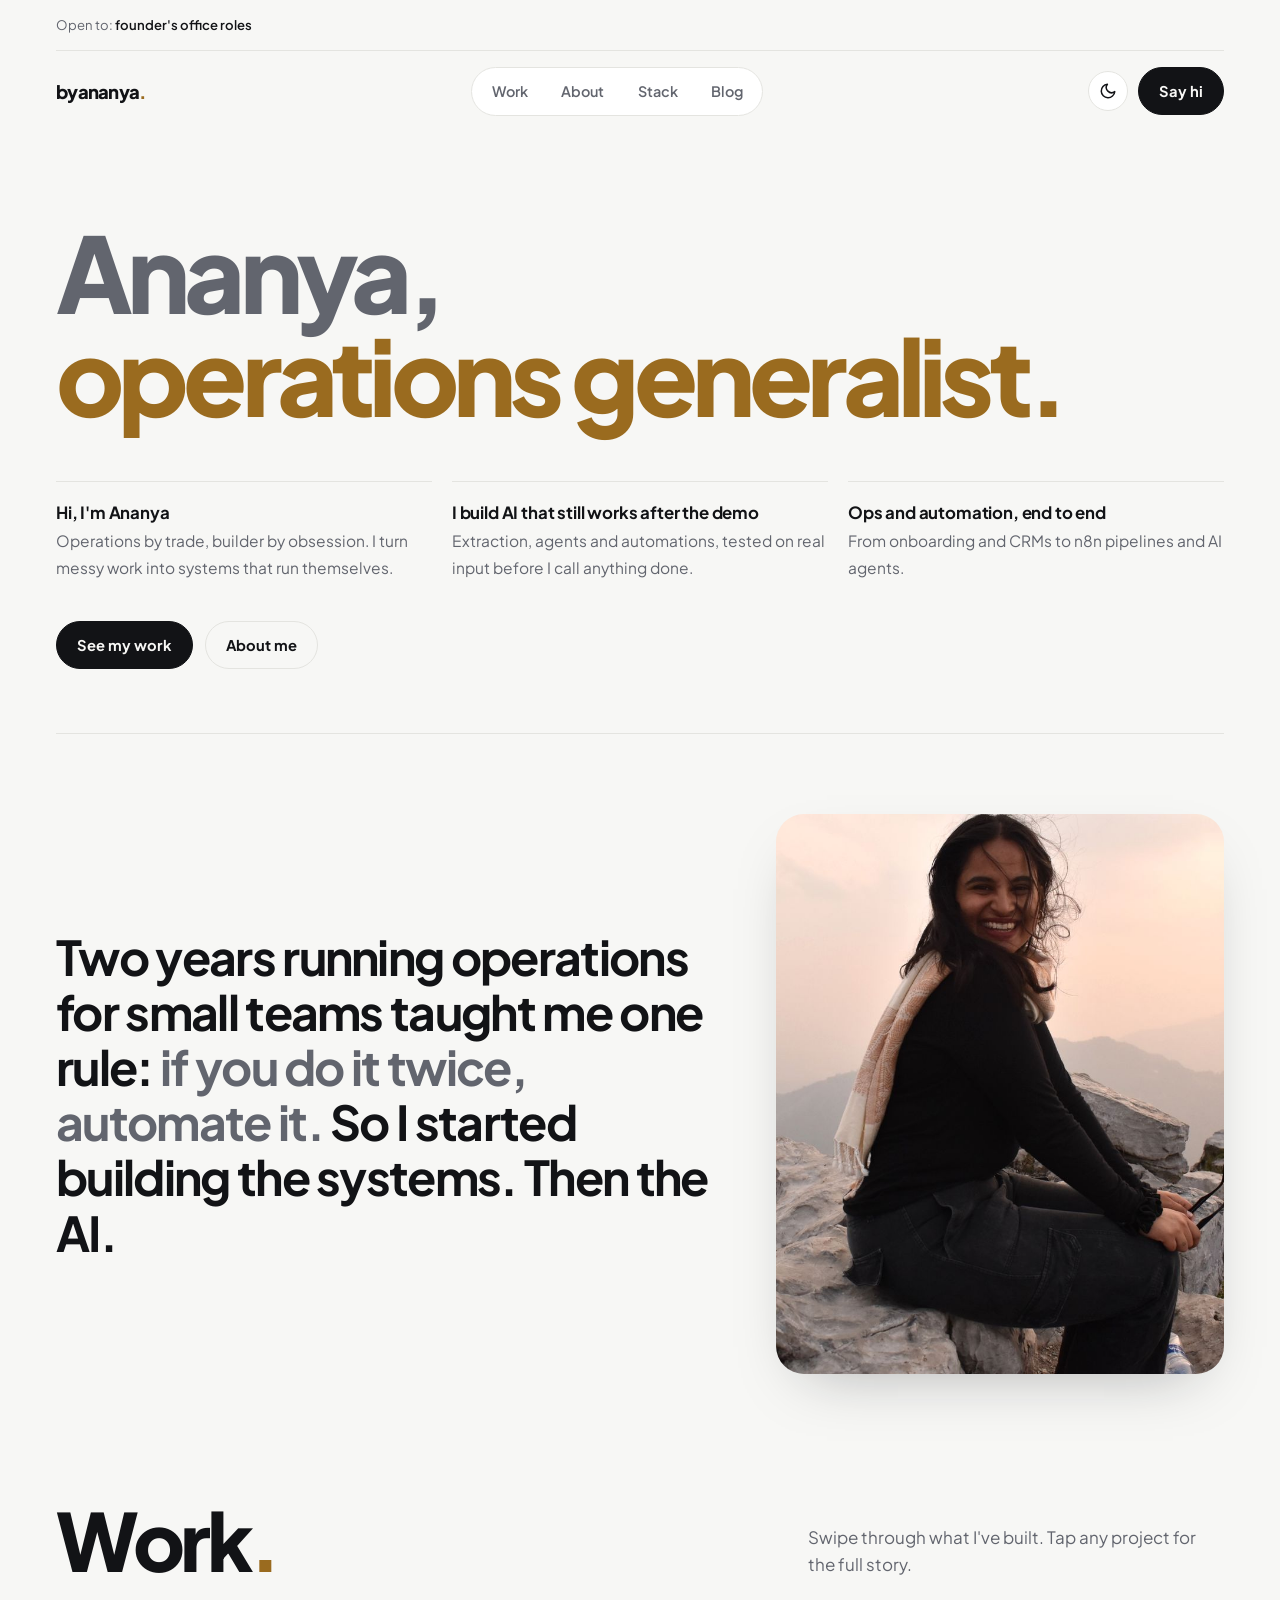
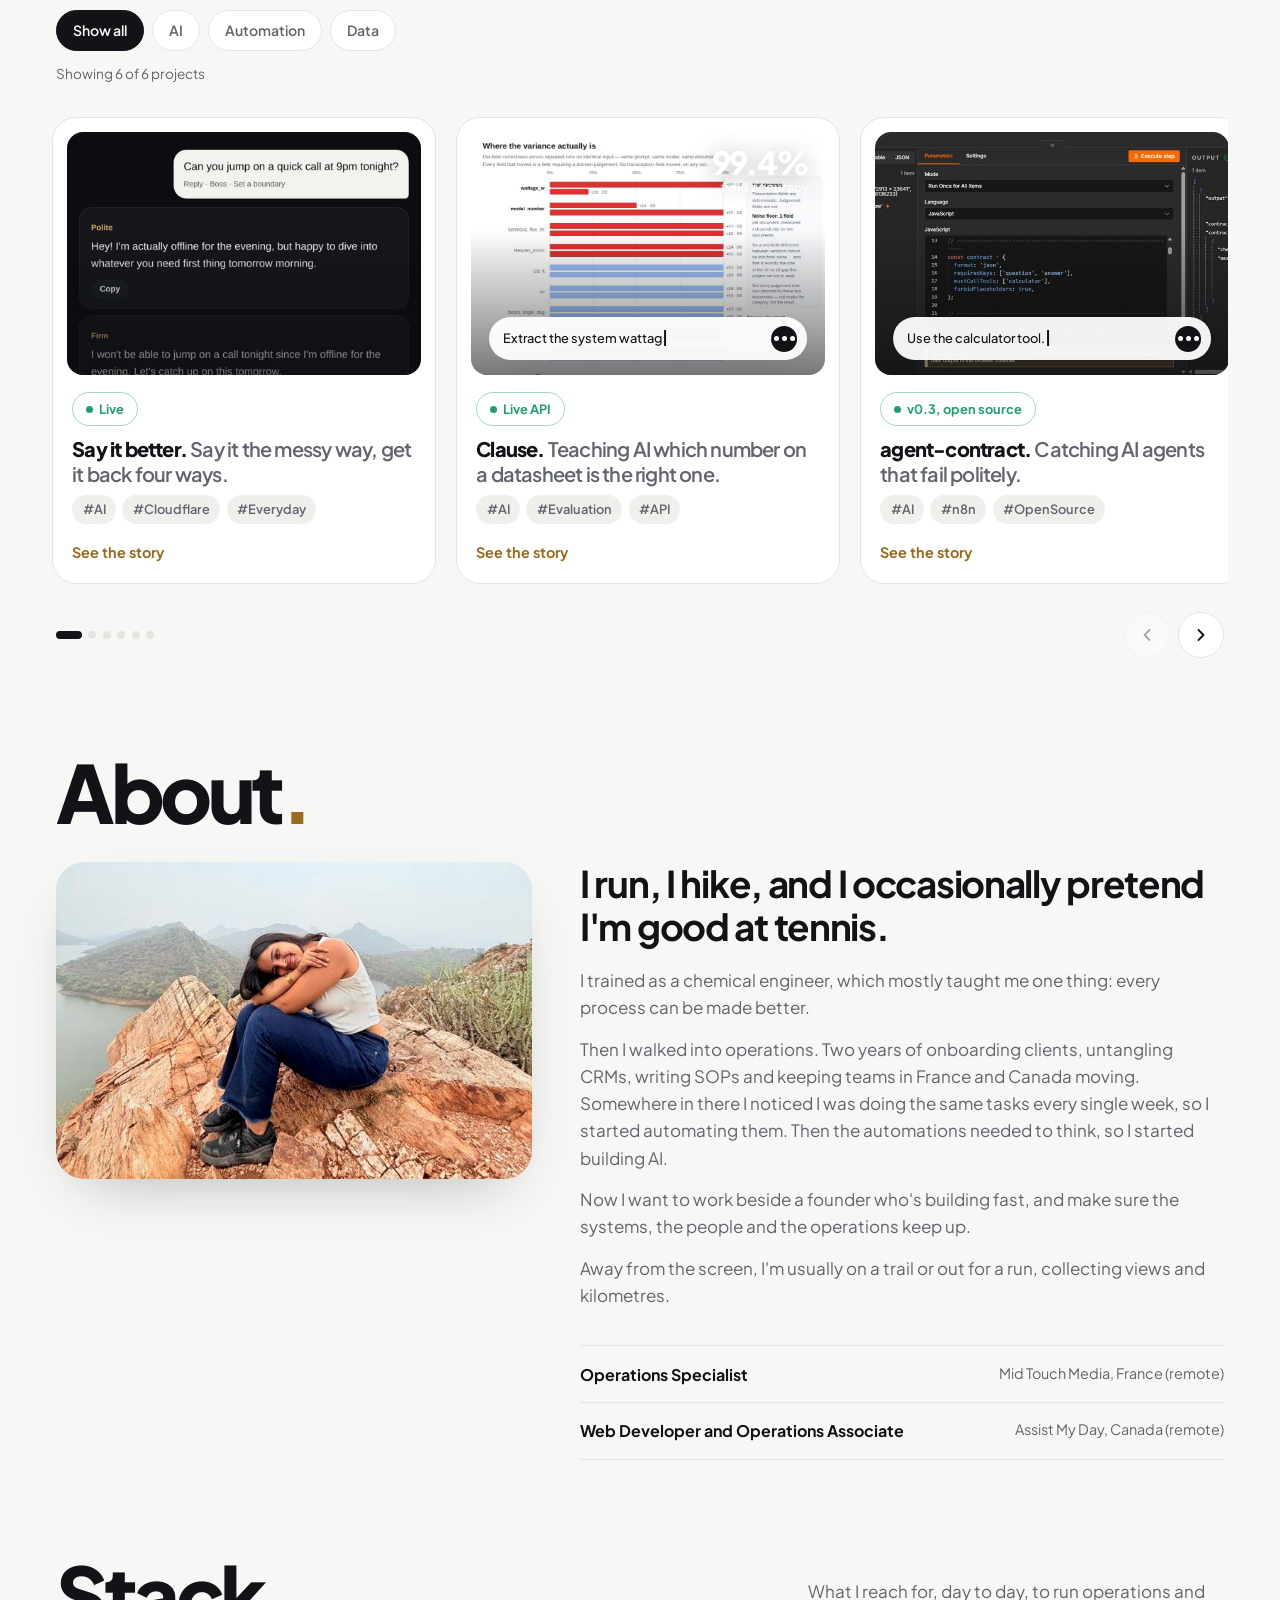
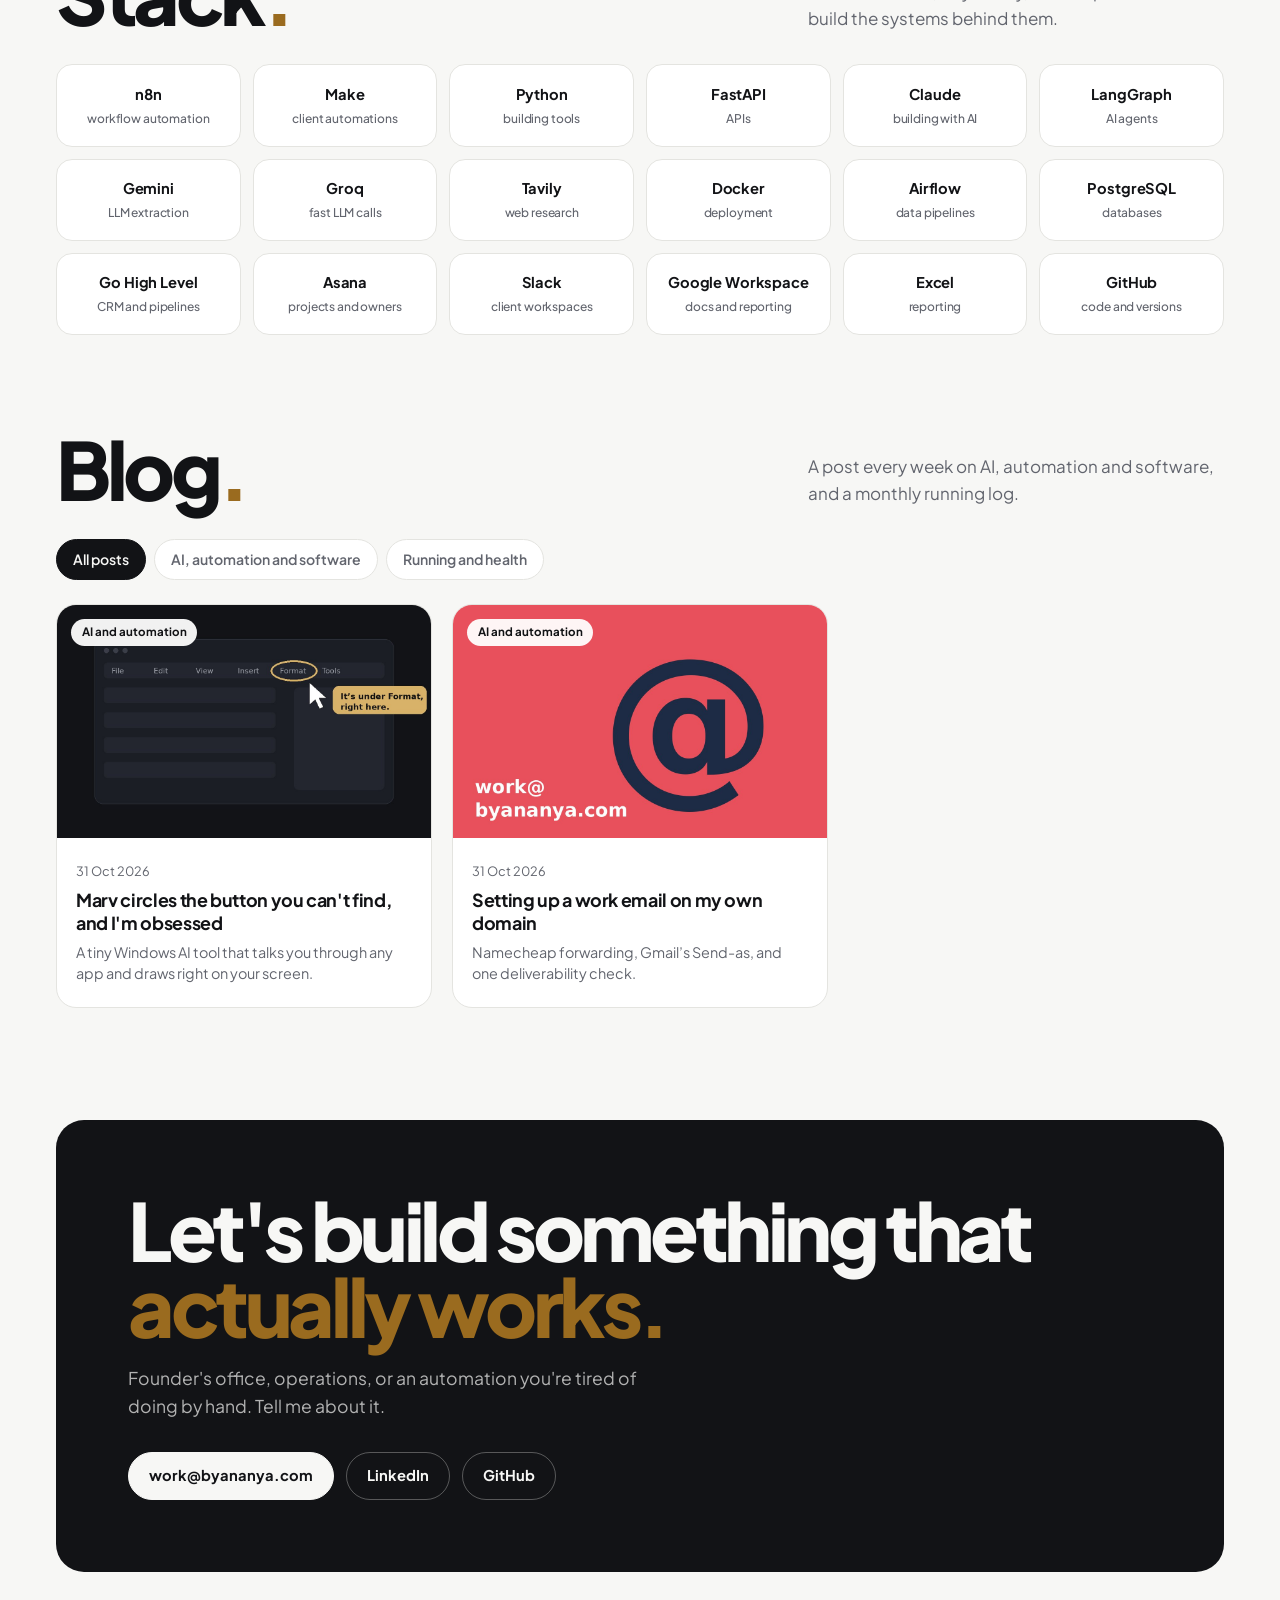
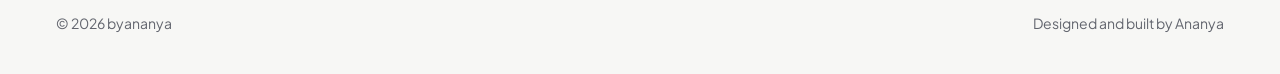
==== index.html @ 314cd378 "Update index.html" ====
<!doctype html>
<html lang="en">
<head>
<meta charset="utf-8">
<meta name="viewport" content="width=device-width, initial-scale=1">
<title>by ananya</title>
<meta name="description" content="Ananya P Kumar builds AI that still works after the demo. Case studies on Clause, agent-contract and more, plus a blog on AI, automation and running.">
<link rel="icon" href="data:image/svg+xml,%3Csvg xmlns='http://www.w3.org/2000/svg' viewBox='0 0 100 100'%3E%3Ccircle cx='50' cy='50' r='40' fill='%239a6b1f'/%3E%3C/svg%3E">
<script>try { var t = localStorage.getItem('theme'); if (t) document.documentElement.setAttribute('data-theme', t); } catch (e) {}</script>
<link rel="preconnect" href="https://fonts.googleapis.com">
<link rel="preconnect" href="https://fonts.gstatic.com" crossorigin>
<link href="https://fonts.googleapis.com/css2?family=Plus+Jakarta+Sans:wght@400..800&display=swap" rel="stylesheet">
<link rel="stylesheet" href="style.css">
</head>
<body>
<div class="wrap">
  <div class="topbar">
    <span>Open to: <b>founder's office roles</b></span>
  </div>
</div>

<header class="site-head">
  <div class="wrap">
    <a class="wordmark" href="/">byananya<span>.</span></a>
    <nav class="nav" aria-label="Main">
      <a href="#work">Work</a><a href="#about">About</a><a href="#stack">Stack</a><a href="#blog">Blog</a>
    </nav>
    <div class="head-actions">
      <button class="theme" id="theme" aria-label="Switch between light and dark mode">
        <svg class="moon" viewBox="0 0 24 24" fill="none" stroke="currentColor" stroke-width="2" stroke-linecap="round" stroke-linejoin="round" aria-hidden="true"><path d="M21 12.8A9 9 0 1 1 11.2 3a7 7 0 0 0 9.8 9.8Z"/></svg>
        <svg class="sun" viewBox="0 0 24 24" fill="none" stroke="currentColor" stroke-width="2" stroke-linecap="round" stroke-linejoin="round" aria-hidden="true"><circle cx="12" cy="12" r="4"/><path d="M12 2v2M12 20v2M4.9 4.9l1.4 1.4M17.7 17.7l1.4 1.4M2 12h2M20 12h2M4.9 19.1l1.4-1.4M17.7 6.3l1.4-1.4"/></svg>
      </button>
      <a class="btn" href="#hi">Say hi</a>
    </div>
  </div>
</header>

<main class="wrap">
  <section class="hero" id="home" aria-label="Introduction">
    <h1><span class="muted">Ananya,</span><br>
      <span class="rotator" aria-live="polite"><span class="on">AI automation builder.</span><span>operations generalist.</span><span>systems builder.</span><span>chaos organiser.</span></span>
    </h1>
    <ul class="hero-points">
      <li><b>Hi, I'm Ananya</b><span>Operations by trade, builder by obsession. I turn messy work into systems that run themselves.</span></li>
      <li><b>I build AI that still works after the demo</b><span>Extraction, agents and automations, tested on real input before I call anything done.</span></li>
      <li><b>Ops and automation, end to end</b><span>From onboarding and CRMs to n8n pipelines and AI agents.</span></li>
    </ul>
    <div class="ctas"><a class="btn" href="#work">See my work</a><a class="btn line" href="#about">About me</a></div>
  </section>

  <section class="statement" aria-label="How I got here">
    <h2>Two years running operations for small teams taught me one rule: <em>if you do it twice, automate it.</em> So I started building the systems. Then the AI.</h2>
    <div class="photo protected rv" data-src="assets/mountain.jpg" role="img" aria-label="Ananya laughing on a mountaintop at sunset"></div>
  </section>

  <section class="block" id="work" aria-labelledby="work-h">
    <div class="sec-head"><h2 id="work-h">Work<span>.</span></h2><p>Swipe through what I've built. Tap any project for the full story.</p></div>
    <div class="filters" role="group" aria-label="Filter projects">
      <button aria-pressed="true" data-f="all">Show all</button><button aria-pressed="false" data-f="ai">AI</button><button aria-pressed="false" data-f="automation">Automation</button><button aria-pressed="false" data-f="data">Data</button>
    </div>
    <p class="count" id="count">Showing 6 of 6 projects</p>

    <div class="carousel">
      <div class="track" id="track">
    <article class="slide case" tabindex="0" role="button" aria-label="Open the Say it better case study" data-cat="ai">
      <div class="stage top" style="background-image:url(assets/work/say-it-better.jpg)">
      </div>
      <div class="case-top"><div><h3><b>Say it better.</b> <span class="rest">Say it the messy way, get it back four ways.</span></h3><ul class="tags"><li>#AI</li><li>#Cloudflare</li><li>#Everyday</li></ul></div><span class="status live">Live</span></div>
      <span class="slide-cta">See the story</span>
      <div class="case-body">
        <dl class="facts-list">
          <div><dt>Type</dt><dd>Tiny AI web app</dd></div>
          <div><dt>Role</dt><dd>Solo builder</dd></div>
          <div><dt>Outcome</dt><dd class="outcome">Idea to live in an afternoon.</dd></div>
          <div><dd><a href="/say-it-better/">Try it</a></dd></div>
        </dl>
        <ul class="points">
          <li><h4>Two modes.</h4><p>Rephrase what you want to say, or reply to a message you received. Type it or just say it.</p></li>
          <li><h4>Polite, firm, funny, very British.</h4><p>Four tones side by side, including peak "I'm terribly sorry, but…" energy.</p></li>
          <li><h4>Sounds human.</h4><p>Short, natural replies. No "I hope this message finds you well."</p></li>
          <li><h4>Fast and private.</h4><p>A Cloudflare Worker calls Groq for near-instant replies, with Gemini as a backup, so no API key ever sits in public code.</p></li>
        </ul>
      </div>
    </article>
    <article class="slide case" tabindex="0" role="button" aria-label="Open the Clause case study" data-cat="ai">
      <div class="stage top" style="background-image:url(assets/work/clause.jpg)">
        <div class="big-stat">99.4%<small>field accuracy</small></div>
        <div class="prompt"><span class="txt"><span class="typed" data-text="Extract the system wattage from datasheet e16…"></span></span><span class="go"><i></i><i></i><i></i></span></div>
      </div>
      <div class="case-top"><div><h3><b>Clause.</b> <span class="rest">Teaching AI which number on a datasheet is the right one.</span></h3><ul class="tags"><li>#AI</li><li>#Evaluation</li><li>#API</li></ul></div><span class="status live">Live API</span></div>
      <span class="slide-cta">See the story</span>
      <div class="case-body">
        <dl class="facts-list">
          <div><dt>Type</dt><dd>AI extraction service</dd></div>
          <div><dt>Role</dt><dd>Solo builder</dd></div>
          <div><dt>Outcome</dt><dd class="outcome">161 of 162 fields right, with the score predicted before the run.</dd></div>
          <div><dd><a href="https://github.com/Ananyapkumar/clause" rel="noopener">Code</a> &nbsp; <a href="https://clause-9kq9.onrender.com/docs" rel="noopener">Try the API</a></dd></div>
        </dl>
        <ul class="points">
          <li><h4>Domain rules, not parsing.</h4><p>Datasheets print two plausible numbers for the same question. Knowing which one is right is the real work.</p></li>
          <li><h4>Measured, not guessed.</h4><p>Hand-written ground truth, measured run-to-run variance, and a prediction committed before the baseline.</p></li>
          <li><h4>Built, tested, removed.</h4><p>Citations, retrieval and a verification pass were each measured, then cut when the numbers didn't justify them.</p></li>
          <li><h4>Production basics.</h4><p>Auth, rate limits, request IDs and a 15-check API test suite.</p></li>
        </ul>
      </div>
    </article>
    <article class="slide case" tabindex="0" role="button" aria-label="Open the agent-contract case study" data-cat="ai automation">
      <div class="stage" style="background-image:url(assets/work/agent-contract.jpg)">
        <div class="prompt"><span class="txt"><span class="typed" data-text="Use the calculator tool. Do not calculate it yourself."></span></span><span class="go"><i></i><i></i><i></i></span></div>
      </div>
      <div class="case-top"><div><h3><b>agent-contract.</b> <span class="rest">Catching AI agents that fail politely.</span></h3><ul class="tags"><li>#AI</li><li>#n8n</li><li>#OpenSource</li></ul></div><span class="status live">v0.3, open source</span></div>
      <span class="slide-cta">See the story</span>
      <div class="case-body">
        <dl class="facts-list">
          <div><dt>Type</dt><dd>n8n Code node, open source</dd></div>
          <div><dt>Role</dt><dd>Solo builder</dd></div>
          <div><dt>Outcome</dt><dd class="outcome">Nine checks, 14 test fixtures, verified in a live n8n workflow.</dd></div>
          <div><dd><a href="https://github.com/Ananyapkumar/agent-contract" rel="noopener">Code</a></dd></div>
        </dl>
        <ul class="points">
          <li><h4>Green isn't working.</h4><p>n8n marks an AI node successful if it doesn't crash. A model always returns text, so failures look like success.</p></li>
          <li><h4>Phantom tool calls.</h4><p>Flags agents that answer without calling the tool they were told to use.</p></li>
          <li><h4>No AI checking AI.</h4><p>Plain string and JSON checks: offline, instant, free, and the same verdict every time.</p></li>
          <li><h4>Shaped by the community.</h4><p>Two features came straight from feedback in the n8n community.</p></li>
        </ul>
      </div>
    </article>
    <article class="slide case" tabindex="0" role="button" aria-label="Open the Founder outreach case study" data-cat="automation ai">
      <div class="stage g1">
        <div class="prompt"><span class="txt"><span class="typed" data-text="Find newly funded Series A startups to research today…"></span></span><span class="go"><i></i><i></i><i></i></span></div>
      </div>
      <div class="case-top"><div><h3><b>Founder outreach.</b> <span class="rest">Eight founders researched before breakfast.</span></h3><ul class="tags"><li>#Automation</li><li>#AI</li></ul></div><span class="status live">Running daily</span></div>
      <span class="slide-cta">See the story</span>
      <div class="case-body">
        <dl class="facts-list">
          <div><dt>Type</dt><dd>n8n automation</dd></div>
          <div><dt>Role</dt><dd>Solo builder</dd></div>
          <div><dt>Outcome</dt><dd class="outcome">Runs every day: sourcing, research, briefs and reminders.</dd></div>
        </dl>
        <ul class="points">
          <li><h4>Weekly sourcing.</h4><p>Pulls India-based YC companies and Series A deals from startup news.</p></li>
          <li><h4>Morning research.</h4><p>Three web searches per company, then AI writes a short brief on each founder.</p></li>
          <li><h4>Smart ranking.</h4><p>The newest funding rounds and best-fit companies rise to the top of the list.</p></li>
          <li><h4>Nudges on my phone.</h4><p>A morning list, an evening check-in, and follow-up reminders when someone goes quiet.</p></li>
        </ul>
      </div>
    </article>
    <article class="slide case" tabindex="0" role="button" aria-label="Open the Unni case study" data-cat="ai">
      <div class="stage g2">
        <div class="prompt"><span class="txt"><span class="typed" data-text="Find this dress, and three cheaper lookalikes…"></span></span><span class="go"><i></i><i></i><i></i></span></div>
      </div>
      <div class="case-top"><div><h3><b>Unni.</b> <span class="rest">Skyscanner, but for clothes.</span></h3><ul class="tags"><li>#AI</li><li>#Product</li></ul></div><span class="status">In development</span></div>
      <span class="slide-cta">See the story</span>
      <div class="case-body">
        <dl class="facts-list">
          <div><dt>Type</dt><dd>AI shopping assistant</dd></div>
          <div><dt>Role</dt><dd>Founder and builder</dd></div>
          <div><dt>Status</dt><dd class="outcome">Building now, testing with friends next.</dd></div>
        </dl>
        <ul class="points">
          <li><h4>Photo in.</h4><p>Snap a dress, shoe or bag and Unni finds where it's from.</p></li>
          <li><h4>Price comparison.</h4><p>The same item, compared across sites.</p></li>
          <li><h4>US availability.</h4><p>Whether it's sold in the US, and how to get it here.</p></li>
          <li><h4>Lookalikes.</h4><p>Three to five cheaper alternatives, with images and links.</p></li>
        </ul>
      </div>
    </article>
    <article class="slide case" tabindex="0" role="button" aria-label="Open the Crypto data pipeline case study" data-cat="data">
      <div class="stage g3">
        <div class="prompt"><span class="txt"><span class="typed" data-text="Run the scheduled ingestion, retry if a step fails…"></span></span><span class="go"><i></i><i></i><i></i></span></div>
      </div>
      <div class="case-top"><div><h3><b>Crypto data pipeline.</b> <span class="rest">Built to survive the bad days.</span></h3><ul class="tags"><li>#Data</li><li>#Pipelines</li></ul></div><span class="status">Complete</span></div>
      <span class="slide-cta">See the story</span>
      <div class="case-body">
        <dl class="facts-list">
          <div><dt>Type</dt><dd>Data pipeline</dd></div>
          <div><dt>Role</dt><dd>Solo builder</dd></div>
          <div><dt>Outcome</dt><dd class="outcome">A production-style setup built for reliability and data consistency.</dd></div>
          <div><dd><a href="https://github.com/Ananyapkumar/crypto-data-pipeline" rel="noopener">Code</a></dd></div>
        </dl>
        <ul class="points">
          <li><h4>Orchestrated.</h4><p>Airflow schedules each step and handles retries.</p></li>
          <li><h4>Consistent.</h4><p>Docker and PostgreSQL keep it reproducible, even when a run fails halfway.</p></li>
        </ul>
      </div>
    </article>
      </div>
      <div class="car-nav">
        <div class="dots" id="dots" aria-hidden="true"></div>
        <div class="arrows">
          <button class="arrow" id="prev" type="button" aria-label="Previous project"><svg viewBox="0 0 24 24" fill="none" stroke="currentColor" stroke-width="2.2" stroke-linecap="round" stroke-linejoin="round" aria-hidden="true"><path d="M15 18l-6-6 6-6"/></svg></button>
          <button class="arrow" id="next" type="button" aria-label="Next project"><svg viewBox="0 0 24 24" fill="none" stroke="currentColor" stroke-width="2.2" stroke-linecap="round" stroke-linejoin="round" aria-hidden="true"><path d="M9 18l6-6-6-6"/></svg></button>
        </div>
      </div>
    </div>
    <dialog class="case-modal" id="case-modal" aria-label="Case study">
      <button class="modal-close" id="modal-close" type="button" aria-label="Close">×</button>
      <div class="modal-body" id="modal-body"></div>
    </dialog>
  </section>

  <section class="block" id="about" aria-labelledby="about-h">
    <div class="sec-head"><h2 id="about-h">About<span>.</span></h2></div>
    <div class="about">
      <div class="photos single rv">
        <div class="p1 protected" data-src="assets/outdoors.jpg" role="img" aria-label="Ananya sitting on a rocky hilltop above a lake"></div>
      </div>
      <div>
        <h3>I run, I hike, and I occasionally pretend I'm good at tennis.</h3>
        <p class="bio">I trained as a chemical engineer, which mostly taught me one thing: every process can be made better.</p>
        <p class="bio">Then I walked into operations. Two years of onboarding clients, untangling CRMs, writing SOPs and keeping teams in France and Canada moving. Somewhere in there I noticed I was doing the same tasks every single week, so I started automating them. Then the automations needed to think, so I started building AI.</p>
        <p class="bio">Now I want to work beside a founder who's building fast, and make sure the systems, the people and the operations keep up.</p>
        <p class="bio">Away from the screen, I'm usually on a trail or out for a run, collecting views and kilometres.</p>
        <ul class="journey">
          <li><b>Operations Specialist</b><span>Mid Touch Media, France (remote)</span></li>
          <li><b>Web Developer and Operations Associate</b><span>Assist My Day, Canada (remote)</span></li>
        </ul>
      </div>
    </div>
  </section>

  <section class="block" id="stack" aria-labelledby="stack-h">
    <div class="sec-head"><h2 id="stack-h">Stack<span>.</span></h2><p>What I reach for, day to day, to run operations and build the systems behind them.</p></div>
    <ul class="stack-grid">
      <li>n8n<small>workflow automation</small></li><li>Make<small>client automations</small></li><li>Python<small>building tools</small></li><li>FastAPI<small>APIs</small></li><li>Claude<small>building with AI</small></li><li>LangGraph<small>AI agents</small></li><li>Gemini<small>LLM extraction</small></li>
      <li>Groq<small>fast LLM calls</small></li><li>Tavily<small>web research</small></li><li>Docker<small>deployment</small></li><li>Airflow<small>data pipelines</small></li><li>PostgreSQL<small>databases</small></li>
      <li>Go High Level<small>CRM and pipelines</small></li><li>Asana<small>projects and owners</small></li><li>Slack<small>client workspaces</small></li><li>Google Workspace<small>docs and reporting</small></li><li>Excel<small>reporting</small></li><li>GitHub<small>code and versions</small></li>
    </ul>
  </section>

  <section class="block" id="blog" aria-labelledby="blog-h">
    <div class="sec-head"><h2 id="blog-h">Blog<span>.</span></h2><p>A post every week on AI, automation and software, and a monthly running log.</p></div>
    <div class="filters" role="group" aria-label="Filter posts">
      <button aria-pressed="true" data-p="all">All posts</button><button aria-pressed="false" data-p="tech">AI, automation and software</button><button aria-pressed="false" data-p="health">Running and health</button>
    </div>
    <ul class="post-grid" id="posts" style="margin-top:1.5rem"></ul>
  </section>

  <section class="contact" id="hi" aria-labelledby="hi-h">
    <h2 id="hi-h">Let's build something that <span>actually works.</span></h2>
    <p>Founder's office, operations, or an automation you're tired of doing by hand. Tell me about it.</p>
    <div class="row">
      <a class="btn" href="mailto:work@byananya.com">work@byananya.com</a>
      <a class="btn line" href="https://www.linkedin.com/in/ananyapkumar" rel="noopener">LinkedIn</a>
      <a class="btn line" href="https://github.com/Ananyapkumar" rel="noopener">GitHub</a>
    </div>
  </section>

  <footer class="site-foot"><span>© 2026 byananya</span><span>Designed and built by Ananya</span></footer>
</main>

<script>
// Theme toggle (remembers your choice)
document.getElementById('theme').addEventListener('click', function () {
  var root = document.documentElement;
  var dark = root.getAttribute('data-theme') ? root.getAttribute('data-theme') === 'dark' : matchMedia('(prefers-color-scheme: dark)').matches;
  var next = dark ? 'light' : 'dark';
  root.setAttribute('data-theme', next);
  try { localStorage.setItem('theme', next); } catch (e) {}
});

var calm = matchMedia('(prefers-reduced-motion: reduce)').matches;

// Rotating roles in the hero
(function () {
  var words = document.querySelectorAll('.rotator span'), i = 0;
  if (calm || words.length < 2) return;
  setInterval(function () { words[i].classList.remove('on'); i = (i + 1) % words.length; words[i].classList.add('on'); }, 2200);
})();

// Photos: shown as backgrounds, with right-click, drag and long-press blocked
document.querySelectorAll('.protected[data-src]').forEach(function (el) {
  var src = el.getAttribute('data-src'), probe = new Image();
  probe.onload = function () { el.style.backgroundImage = 'url(' + src + ')'; };
  probe.src = src;
  ['contextmenu', 'dragstart', 'mousedown'].forEach(function (evt) { el.addEventListener(evt, function (e) { e.preventDefault(); }); });
});

// Typing prompts on each project, started when the project scrolls into view
(function () {
  var items = document.querySelectorAll('.typed');
  function type(el) {
    var text = el.dataset.text, n = 0;
    if (calm) { el.textContent = text; return; }
    (function step() { el.textContent = text.slice(0, ++n); if (n < text.length) setTimeout(step, 38); })();
  }
  if (!('IntersectionObserver' in window)) { items.forEach(type); return; }
  var io = new IntersectionObserver(function (es) { es.forEach(function (e) { if (e.isIntersecting) { type(e.target); io.unobserve(e.target); } }); }, { threshold: 0.6 });
  items.forEach(function (el) { io.observe(el); });
})();

// Work carousel: arrows, dots, filters, and a pop-up case study
(function () {
  var track = document.getElementById('track'), slides = [].slice.call(track.querySelectorAll('.slide'));
  var dots = document.getElementById('dots'), count = document.getElementById('count');
  var modal = document.getElementById('case-modal'), body = document.getElementById('modal-body');
  var prev = document.getElementById('prev'), next = document.getElementById('next');
  function visible() { return slides.filter(function (s) { return !s.hidden; }); }
  function step() { var v = visible()[0]; return v ? v.getBoundingClientRect().width + 20 : 300; }
  function sync() {
    var v = visible(), i = Math.min(Math.round(track.scrollLeft / step()), v.length - 1);
    [].forEach.call(dots.children, function (d, k) { d.classList.toggle('on', k === i); });
    prev.disabled = track.scrollLeft < 8;
    next.disabled = track.scrollLeft + track.clientWidth > track.scrollWidth - 8;
  }
  function drawDots() { dots.innerHTML = visible().map(function () { return '<i></i>'; }).join(''); sync(); }
  prev.addEventListener('click', function () { track.scrollBy({ left: -step(), behavior: 'smooth' }); });
  next.addEventListener('click', function () { track.scrollBy({ left: step(), behavior: 'smooth' }); });
  track.addEventListener('scroll', function () { requestAnimationFrame(sync); }, { passive: true });
  addEventListener('resize', sync);

  var btns = document.querySelectorAll('[data-f]');
  btns.forEach(function (b) {
    b.addEventListener('click', function () {
      var f = b.dataset.f;
      btns.forEach(function (x) { x.setAttribute('aria-pressed', x === b ? 'true' : 'false'); });
      slides.forEach(function (c) { c.hidden = !(f === 'all' || c.dataset.cat.split(' ').indexOf(f) > -1); });
      count.textContent = 'Showing ' + visible().length + ' of ' + slides.length + ' projects';
      track.scrollTo({ left: 0 }); drawDots();
    });
  });

  function open(slide) {
    var stage = slide.querySelector('.stage').cloneNode(true);
    var typed = stage.querySelector('.typed'); if (typed) typed.textContent = typed.dataset.text;
    body.innerHTML = slide.querySelector('.case-top').outerHTML + stage.outerHTML + slide.querySelector('.case-body').outerHTML;
    if (modal.showModal) modal.showModal(); else modal.setAttribute('open', '');
    document.body.style.overflow = 'hidden';
  }
  function close() { if (modal.close) modal.close(); else { modal.removeAttribute('open'); document.body.style.overflow = ''; } }
  modal.addEventListener('close', function () { document.body.style.overflow = ''; });
  document.getElementById('modal-close').addEventListener('click', close);
  modal.addEventListener('click', function (e) { if (e.target === modal) close(); });
  slides.forEach(function (s) {
    s.addEventListener('click', function (e) { if (e.target.closest('a')) return; open(s); });
    s.addEventListener('keydown', function (e) { if (e.key === 'Enter' || e.key === ' ') { e.preventDefault(); open(s); } });
  });
  drawDots();
})();

// Blog cards with topic filter, read from posts/index.json
(function () {
  var list = document.getElementById('posts'), all = [], current = 'all';
  var label = { tech: 'AI and automation', health: 'Running and health' };
  var empty = { all: 'First posts drop soon.', tech: 'First post drops soon.', health: 'The first monthly update is on its way.' };
  var esc = function (t) { return String(t || '').replace(/[&<>"]/g, function (c) { return { '&': '&amp;', '<': '&lt;', '>': '&gt;', '"': '&quot;' }[c]; }); };
  var btns = document.querySelectorAll('[data-p]');
  function render() {
    var items = all.filter(function (p) { return current === 'all' || (p.topic || 'tech') === current; });
    if (!items.length) { list.innerHTML = '<li class="empty">' + empty[current] + '</li>'; return; }
    list.innerHTML = items.map(function (p) {
      var k = p.topic || 'tech';
      var d = new Date(p.date + 'T00:00:00').toLocaleDateString('en-IN', { day: 'numeric', month: 'short', year: 'numeric' });
      var cover = p.cover ? '<span class="cover" style="background-image:url(' + esc(p.cover) + ')">'
                          : '<span class="cover fallback' + (k === 'health' ? ' health' : '') + '">' + esc((p.title || '?').charAt(0));
      return '<li class="post-card"><a href="post.html?p=' + encodeURIComponent(p.slug) + '">' + cover + '<span class="pill">' + label[k] + '</span></span>' +
        '<span class="meta"><time datetime="' + esc(p.date) + '">' + d + '</time><span class="t">' + esc(p.title) + '</span>' +
        (p.summary ? '<span class="summary">' + esc(p.summary) + '</span>' : '') + '</span></a></li>';
    }).join('');
  }
  btns.forEach(function (b) { b.addEventListener('click', function () { current = b.dataset.p; btns.forEach(function (x) { x.setAttribute('aria-pressed', x === b ? 'true' : 'false'); }); render(); }); });
  fetch('posts/index.json').then(function (r) { return r.json(); })
    .then(function (p) { all = p.sort(function (a, b) { return b.date.localeCompare(a.date); }); render(); })
    .catch(function () { list.innerHTML = '<li class="empty">Posts couldn’t load. Refresh to try again.</li>'; });
})();

// Fly-through: project images tilt up and settle as you scroll, and the hero drifts back
(function () {
  if (calm) return;
  var stages = document.querySelectorAll('.fly'), h1 = document.querySelector('.hero h1'), ticking = false;
  function frame() {
    var vh = innerHeight;
    stages.forEach(function (el) {
      var r = el.getBoundingClientRect();
      var p = Math.min(1, Math.max(0, (vh - r.top) / (vh * 0.55)));
      el.style.transform = 'perspective(1400px) rotateX(' + ((1 - p) * 18).toFixed(2) + 'deg) scale(' + (0.84 + 0.16 * p).toFixed(3) + ') translateY(' + ((1 - p) * 60).toFixed(1) + 'px)';
      el.style.opacity = (0.5 + 0.5 * p).toFixed(3);
    });
    if (h1) {
      var y = Math.min(1, scrollY / (vh * 0.8));
      h1.style.transform = 'scale(' + (1 - 0.12 * y).toFixed(3) + ') translateY(' + (y * -30).toFixed(1) + 'px)';
      h1.style.opacity = (1 - 0.75 * y).toFixed(3);
    }
    ticking = false;
  }
  addEventListener('scroll', function () { if (!ticking) { ticking = true; requestAnimationFrame(frame); } }, { passive: true });
  addEventListener('resize', frame);
  frame();
})();

// Scroll reveal
(function () {
  if (calm || !('IntersectionObserver' in window)) return;
  var els = document.querySelectorAll('.rv, .sec-head, .stack-grid li, .contact');
  var io = new IntersectionObserver(function (es) { es.forEach(function (e) { if (e.isIntersecting) { e.target.classList.add('in'); io.unobserve(e.target); } }); }, { threshold: 0.1 });
  els.forEach(function (el, i) { el.classList.add('rv'); if (el.tagName === 'LI') el.style.transitionDelay = (i % 6) * 50 + 'ms'; io.observe(el); });
})();
</script>
</body>
</html>
---- style.css ----
:root {
  --bg: #f7f7f5; --surface: #ffffff; --ink: #121316; --muted: #62656e; --line: #e4e4e0; --soft: #efefec;
  --accent: #9a6b1f; --ok: #22a06b;
  --font: "Plus Jakarta Sans", "Helvetica Neue", Arial, sans-serif;
  --radius-lg: 28px; --radius: 18px;
  --shadow: 0 24px 60px -30px rgba(18,19,22,.35);
  color-scheme: light;
}
:root[data-theme="dark"] { --bg: #0c0d10; --surface: #15171c; --ink: #f2f2ef; --muted: #9a9ca6; --line: #262931; --soft: #1b1e24; --accent: #d9b26a; --shadow: 0 24px 60px -30px rgba(0,0,0,.9); color-scheme: dark; }
@media (prefers-color-scheme: dark) {
  :root:not([data-theme="light"]) { --bg: #0c0d10; --surface: #15171c; --ink: #f2f2ef; --muted: #9a9ca6; --line: #262931; --soft: #1b1e24; --accent: #d9b26a; --shadow: 0 24px 60px -30px rgba(0,0,0,.9); color-scheme: dark; }
}
* { box-sizing: border-box; margin: 0; padding: 0; }
html { scroll-behavior: smooth; }
body { background: var(--bg); color: var(--ink); font-family: var(--font); font-size: 1.0625rem; line-height: 1.6; -webkit-font-smoothing: antialiased; overflow-x: hidden; transition: background .3s ease, color .3s ease; }
a { color: inherit; text-decoration-color: var(--accent); text-decoration-thickness: 2px; text-underline-offset: 4px; }
a:hover { color: var(--accent); }
a:focus-visible, button:focus-visible, [tabindex]:focus-visible { outline: 2px solid var(--accent); outline-offset: 3px; border-radius: 8px; }
.wrap { max-width: 76rem; margin: 0 auto; padding: 0 1.5rem; }
.narrow { max-width: 46rem; }

/* top bar + header */
.topbar { display: flex; gap: 2rem; flex-wrap: wrap; font-size: .82rem; color: var(--muted); padding: .9rem 0; border-bottom: 1px solid var(--line); }
.topbar b { color: var(--ink); font-weight: 600; }
.topbar .live::before { content: ""; display: inline-block; width: 7px; height: 7px; border-radius: 50%; background: var(--ok); margin-right: .45rem; vertical-align: 1px; animation: pulse 2s infinite; }
@keyframes pulse { 50% { opacity: .35; } }
.site-head { position: sticky; top: 0; z-index: 20; background: color-mix(in srgb, var(--bg) 85%, transparent); backdrop-filter: blur(12px); -webkit-backdrop-filter: blur(12px); }
.site-head .wrap { display: flex; align-items: center; justify-content: space-between; gap: 1rem; padding-top: 1rem; padding-bottom: 1rem; }
.wordmark { font-weight: 800; font-size: 1.15rem; letter-spacing: -0.04em; text-decoration: none; }
.wordmark span { color: var(--accent); }
.nav { display: flex; align-items: center; gap: .3rem; background: var(--surface); border: 1px solid var(--line); border-radius: 999px; padding: .3rem; }
.nav a { text-decoration: none; font-size: .9rem; font-weight: 600; color: var(--muted); padding: .45rem .9rem; border-radius: 999px; }
.nav a:hover { color: var(--ink); background: var(--soft); }
.head-actions { display: flex; align-items: center; gap: .6rem; }
.theme { width: 40px; height: 40px; border-radius: 50%; border: 1px solid var(--line); background: var(--surface); color: var(--ink); cursor: pointer; display: grid; place-items: center; }
.theme svg { width: 18px; height: 18px; }
.theme .sun { display: none; }
:root[data-theme="dark"] .theme .sun { display: block; } :root[data-theme="dark"] .theme .moon { display: none; }
@media (prefers-color-scheme: dark) { :root:not([data-theme="light"]) .theme .sun { display: block; } :root:not([data-theme="light"]) .theme .moon { display: none; } }
.btn { display: inline-flex; align-items: center; gap: .5rem; padding: .7rem 1.25rem; border-radius: 999px; font-weight: 700; font-size: .92rem; text-decoration: none; background: var(--ink); color: var(--bg); border: 1px solid var(--ink); transition: transform .15s ease; }
.btn:hover { color: var(--bg); transform: translateY(-2px); }
.btn.line { background: transparent; color: var(--ink); border-color: var(--line); }
.btn.line:hover { color: var(--ink); border-color: var(--ink); }

/* hero */
.hero { padding: 5.5rem 0 4rem; }
.hero h1 { font-size: clamp(2.8rem, 8.2vw, 7rem); font-weight: 800; line-height: .98; letter-spacing: -0.055em; }
.hero h1 .muted { color: var(--muted); }
.rotator { display: inline-grid; vertical-align: top; }
.rotator span { grid-area: 1 / 1; color: var(--accent); opacity: 0; transform: translateY(-.25em); transition: opacity .2s ease, transform .2s ease; white-space: nowrap; }
.rotator span.on { opacity: 1; transform: none; transition: opacity .45s ease .2s, transform .45s cubic-bezier(.2,.8,.2,1) .2s; }
.hero-points { margin-top: 3.5rem; display: grid; grid-template-columns: repeat(3, 1fr); gap: 1.25rem; list-style: none; }
.hero-points li { border-top: 1px solid var(--line); padding-top: 1.1rem; }
.hero-points b { display: block; font-size: 1.05rem; letter-spacing: -0.01em; }
.hero-points span { color: var(--muted); font-size: .97rem; }
.hero .ctas { display: flex; gap: .75rem; flex-wrap: wrap; margin-top: 2.5rem; }

/* statement with photo */
.statement { display: grid; grid-template-columns: 1.2fr .8fr; gap: 3rem; align-items: center; padding: 5rem 0 2rem; border-top: 1px solid var(--line); }
.statement h2 { font-size: clamp(1.8rem, 3.8vw, 3rem); font-weight: 700; line-height: 1.15; letter-spacing: -0.035em; }
.statement h2 em { font-style: normal; color: var(--muted); }
.statement .photo { aspect-ratio: 4 / 5; border-radius: var(--radius-lg); box-shadow: var(--shadow); }

/* section heads */
section.block { padding-top: 6rem; }
.sec-head { display: flex; justify-content: space-between; align-items: end; gap: 1.5rem; flex-wrap: wrap; margin-bottom: 2rem; }
.sec-head h2 { font-size: clamp(2.6rem, 7vw, 5rem); font-weight: 800; letter-spacing: -0.055em; line-height: .95; }
.sec-head h2 span { color: var(--accent); }
.sec-head p { color: var(--muted); max-width: 26rem; }
.filters { display: flex; flex-wrap: wrap; gap: .5rem; margin-bottom: .75rem; }
.filters button { font: inherit; font-weight: 600; font-size: .88rem; padding: .5rem 1rem; border-radius: 999px; border: 1px solid var(--line); background: var(--surface); color: var(--muted); cursor: pointer; }
.filters button[aria-pressed="true"] { background: var(--ink); color: var(--bg); border-color: var(--ink); }
.count { font-size: .85rem; color: var(--muted); margin-bottom: 1.5rem; }

/* case studies */
.case { background: var(--surface); border: 1px solid var(--line); border-radius: var(--radius-lg); padding: clamp(1.25rem, 3vw, 2.25rem); margin-bottom: 1.5rem; }
.case[hidden] { display: none; }
.case-top { display: flex; justify-content: space-between; gap: 1.5rem; flex-wrap: wrap; align-items: start; }
.case h3 { font-size: clamp(1.5rem, 3vw, 2.3rem); font-weight: 700; letter-spacing: -0.04em; line-height: 1.12; max-width: 44rem; }
.case h3 b { font-weight: 800; }
.case h3 .rest { color: var(--muted); font-weight: 600; }
.tags { display: flex; gap: .4rem; flex-wrap: wrap; list-style: none; margin-top: .9rem; }
.tags li { font-size: .8rem; font-weight: 600; color: var(--muted); background: var(--soft); padding: .25rem .65rem; border-radius: 999px; }
.status { font-size: .8rem; font-weight: 700; padding: .35rem .8rem; border-radius: 999px; border: 1px solid var(--line); white-space: nowrap; }
.status.live { color: var(--ok); border-color: color-mix(in srgb, var(--ok) 40%, transparent); }
.status.live::before { content: ""; display: inline-block; width: 7px; height: 7px; border-radius: 50%; background: var(--ok); margin-right: .4rem; vertical-align: 1px; }

.stage { position: relative; margin-top: 1.5rem; border-radius: 20px; overflow: hidden; aspect-ratio: 16 / 7.5; background: var(--soft) center / cover no-repeat; }
.stage.top { background-position: top center; }
.stage::before { content: ""; position: absolute; inset: 0; background: linear-gradient(180deg, rgba(10,11,14,0) 40%, rgba(10,11,14,.55)); }
.stage.g1 { background-image: radial-gradient(120% 120% at 10% 0%, #f3dca6 0%, #b8862d 38%, #1a140b 100%); }
.stage.g2 { background-image: radial-gradient(120% 120% at 90% 10%, #c9a6a0 0%, #6e3b3f 40%, #140d10 100%); }
.stage.g3 { background-image: radial-gradient(120% 120% at 20% 100%, #6fe3c1 0%, #1d8a7a 40%, #0d1f24 100%); }
.prompt { position: absolute; left: 50%; bottom: 1.5rem; transform: translateX(-50%); width: min(92%, 34rem); display: flex; align-items: center; gap: .75rem; background: rgba(255,255,255,.94); color: #121316; border-radius: 999px; padding: .75rem .85rem .75rem 1.25rem; font-size: .95rem; font-weight: 500; box-shadow: 0 20px 40px -20px rgba(0,0,0,.6); }
.prompt .txt { flex: 1; overflow: hidden; white-space: nowrap; text-overflow: ellipsis; }
.prompt .typed { border-right: 2px solid #121316; padding-right: 2px; animation: caret 1s steps(1) infinite; }
@keyframes caret { 50% { border-color: transparent; } }
.prompt .go { width: 34px; height: 34px; border-radius: 50%; background: #121316; display: flex; align-items: center; justify-content: center; flex: none; }
.prompt .go i { width: 5px; height: 5px; border-radius: 50%; background: #fff; margin: 0 1.5px; display: inline-block; animation: blink 1.2s infinite; }
.prompt .go i:nth-child(2) { animation-delay: .2s; } .prompt .go i:nth-child(3) { animation-delay: .4s; }
@keyframes blink { 0%, 100% { opacity: .25; } 40% { opacity: 1; } }
.stage .big-stat { position: absolute; right: 1.5rem; top: 1.25rem; text-align: right; color: #fff; font-weight: 800; font-size: clamp(2rem, 5vw, 3.4rem); letter-spacing: -0.05em; line-height: 1; text-shadow: 0 4px 24px rgba(0,0,0,.35); }
.stage .big-stat small { display: block; font-size: .8rem; font-weight: 600; letter-spacing: 0; opacity: .9; margin-top: .2rem; }

.case-body { display: grid; grid-template-columns: .9fr 1.1fr; gap: 2rem; margin-top: 1.75rem; }
.facts-list { display: grid; gap: .9rem; align-content: start; }
.facts-list div { font-size: .95rem; }
.facts-list dt { font-size: .78rem; font-weight: 700; color: var(--muted); }
.facts-list dd { margin-top: .1rem; }
.facts-list .outcome { font-weight: 600; }
.facts-list a { font-weight: 700; }
.points { display: grid; grid-template-columns: 1fr 1fr; gap: .9rem; list-style: none; }
.points li { background: var(--soft); border-radius: var(--radius); padding: 1.1rem 1.15rem; }
.points h4 { font-size: 1rem; letter-spacing: -0.01em; }
.points p { font-size: .9rem; color: var(--muted); margin-top: .3rem; line-height: 1.5; }

/* about */
.about { display: grid; grid-template-columns: .85fr 1.15fr; gap: 3rem; }
.about .photos { position: relative; min-height: 32rem; }
.about .photos.single .p1 { width: 100%; aspect-ratio: 640 / 425; position: relative; }
.about .photos.single { min-height: 0; }
.about .photos .p1 { position: absolute; left: 0; top: 0; width: 70%; aspect-ratio: 4 / 5; border-radius: var(--radius-lg); box-shadow: var(--shadow); }
.about .photos .p2 { position: absolute; right: 0; bottom: 0; width: 58%; aspect-ratio: 4 / 3; border-radius: var(--radius); border: 6px solid var(--bg); box-shadow: var(--shadow); }
.about h3 { font-size: clamp(1.6rem, 3vw, 2.3rem); font-weight: 700; letter-spacing: -0.035em; line-height: 1.15; }
.about .bio { color: var(--muted); margin-top: 1.25rem; }
.about .bio + .bio { margin-top: .9rem; }
.journey { list-style: none; margin-top: 2.25rem; border-top: 1px solid var(--line); }
.journey li { display: grid; grid-template-columns: 1fr auto; gap: .2rem 1rem; padding: .95rem 0; border-bottom: 1px solid var(--line); }
.journey b { font-size: 1rem; }
.journey span { color: var(--muted); font-size: .9rem; }
.journey time { color: var(--muted); font-size: .9rem; grid-row: span 2; align-self: center; white-space: nowrap; }

/* stack */
.stack-grid { display: grid; grid-template-columns: repeat(6, 1fr); gap: .75rem; list-style: none; }
.stack-grid li { background: var(--surface); border: 1px solid var(--line); border-radius: 16px; padding: 1.1rem .9rem; text-align: center; font-weight: 700; font-size: .92rem; letter-spacing: -0.01em; transition: transform .2s ease, border-color .2s ease; }
.stack-grid li:hover { transform: translateY(-3px); border-color: var(--accent); }
.stack-grid li small { display: block; font-weight: 500; font-size: .75rem; color: var(--muted); margin-top: .15rem; }

/* blog */
.post-grid { display: grid; grid-template-columns: repeat(3, 1fr); gap: 1.25rem; list-style: none; }
.post-card { background: var(--surface); border: 1px solid var(--line); border-radius: 20px; overflow: hidden; transition: transform .2s ease, box-shadow .2s ease; }
.post-card:hover { transform: translateY(-4px); box-shadow: var(--shadow); }
.post-card a { display: flex; flex-direction: column; height: 100%; text-decoration: none; }
.post-card .cover { aspect-ratio: 16 / 10; background: var(--soft) center / cover no-repeat; position: relative; }
.post-card .cover.fallback { display: grid; place-items: center; font-size: 3.2rem; font-weight: 800; color: #fff; background-image: radial-gradient(120% 120% at 90% 10%, #8fa3b8 0%, #34465c 40%, #0f141b 100%); }
.post-card .cover.fallback.health { background-image: radial-gradient(120% 120% at 10% 0%, #f3dca6 0%, #b8862d 38%, #1a140b 100%); }
.post-card .pill { position: absolute; left: .9rem; top: .9rem; font-size: .72rem; font-weight: 700; padding: .25rem .65rem; border-radius: 999px; background: rgba(255,255,255,.94); color: #121316; }
.post-card .meta { padding: 1.1rem 1.2rem 1.35rem; }
.post-card time { font-size: .8rem; color: var(--muted); }
.post-card .t { display: block; font-weight: 700; font-size: 1.12rem; line-height: 1.3; letter-spacing: -0.02em; margin-top: .3rem; }
.post-card a:hover .t { color: var(--accent); }
.post-card .summary { display: block; color: var(--muted); font-size: .9rem; margin-top: .45rem; line-height: 1.5; }
.empty { color: var(--muted); padding: 1.5rem 0; grid-column: 1 / -1; }

/* contact */
.contact { margin-top: 7rem; background: var(--ink); color: var(--bg); border-radius: var(--radius-lg); padding: clamp(2rem, 6vw, 4.5rem); }
.contact h2 { font-size: clamp(2.4rem, 7vw, 5rem); font-weight: 800; letter-spacing: -0.055em; line-height: .95; }
.contact h2 span { color: var(--accent); }
.contact p { color: color-mix(in srgb, var(--bg) 70%, transparent); margin-top: 1.25rem; max-width: 32rem; font-size: 1.1rem; }
.contact .row { display: flex; flex-wrap: wrap; gap: .75rem; margin-top: 2rem; }
.contact .btn { background: var(--bg); color: var(--ink); border-color: var(--bg); }
.contact .btn:hover { color: var(--ink); }
.contact .btn.line { background: transparent; color: var(--bg); border-color: color-mix(in srgb, var(--bg) 30%, transparent); }
.contact .btn.line:hover { color: var(--bg); border-color: var(--bg); }
.site-foot { display: flex; justify-content: space-between; flex-wrap: wrap; gap: 1rem; padding: 2.5rem 0; color: var(--muted); font-size: .875rem; }

/* protected photos */
.protected { background-color: var(--soft); background-position: center; background-size: cover; background-repeat: no-repeat; position: relative; overflow: hidden; -webkit-user-select: none; user-select: none; -webkit-touch-callout: none; }
.protected::after { content: ""; position: absolute; inset: 0; }

/* scroll reveal */
.rv { opacity: 0; transform: translateY(26px); transition: opacity .7s ease, transform .7s cubic-bezier(.2,.8,.2,1); }
.rv.in { opacity: 1; transform: none; }
@media (prefers-reduced-motion: reduce) {
  html { scroll-behavior: auto; } .rv { opacity: 1; transform: none; transition: none; }
  .topbar .live::before, .prompt .typed, .prompt .go i { animation: none; }
  .rotator span { transition: none; }
}

/* post page */
.post { padding: 2.5rem 0 0; }
.post .back { font-size: .92rem; color: var(--muted); text-decoration: none; font-weight: 600; }
.post header { margin: 2rem 0; }
.post h1 { font-size: clamp(2.2rem, 6vw, 3.6rem); font-weight: 800; letter-spacing: -0.045em; line-height: 1.05; }
.post .meta { color: var(--muted); margin-top: 1rem; font-size: .95rem; }
.post-cover { aspect-ratio: 16 / 9; border-radius: 22px; margin-bottom: 2.5rem; }
.prose { font-size: 1.1rem; line-height: 1.8; }
.prose > * + * { margin-top: 1.1em; }
.prose h2 { font-size: 1.5rem; font-weight: 700; letter-spacing: -0.03em; line-height: 1.25; margin: 2em 0 0; }
.prose h3 { font-size: 1.15rem; margin-top: 1.8em; }
.prose ul, .prose ol { padding-left: 1.3em; }
.prose li + li { margin-top: .35em; }
.prose code { font-family: ui-monospace, Menlo, Consolas, monospace; font-size: .88em; background: var(--soft); padding: .05em .35em; border-radius: 5px; }
.prose pre { background: var(--soft); padding: 1rem 1.2rem; border-radius: 12px; overflow-x: auto; }
.prose pre code { background: none; padding: 0; }
.prose blockquote { border-left: 3px solid var(--accent); padding-left: 1rem; color: var(--muted); }
.prose img { max-width: 100%; border-radius: 12px; }
.signoff { margin-top: 2.5rem; font-weight: 700; color: var(--accent); }

/* responsive */
@media (max-width: 960px) {
  .nav { display: none; }
  .hero-points { grid-template-columns: 1fr; }
  .statement, .about, .case-body { grid-template-columns: 1fr; }
  .statement .photo { max-width: 420px; }
  .stack-grid { grid-template-columns: repeat(3, 1fr); }
  .post-grid { grid-template-columns: repeat(2, 1fr); }
  .about .photos { min-height: 28rem; max-width: 480px; }
}
@media (max-width: 600px) {
  .topbar .hide-sm { display: none; }
  .hero { padding-top: 3rem; }
  .stage { aspect-ratio: 4 / 3.6; }
  .points { grid-template-columns: 1fr; }
  .stack-grid { grid-template-columns: repeat(2, 1fr); }
  .post-grid { grid-template-columns: 1fr; }
  .about .photos { min-height: 24rem; }
  .prompt { font-size: .85rem; bottom: 1rem; }
  .stage .big-stat { right: 1rem; top: 1rem; }
}
@media (max-width: 600px) {
  .hero h1 { font-size: clamp(2.4rem, 11vw, 3.4rem); }
  .rotator span { white-space: normal; }
}

/* fly-through on scroll */
.fly { will-change: transform, opacity; transform-origin: 50% 100%; }
.hero h1 { will-change: transform, opacity; transform-origin: 0 50%; }

/* work carousel */
.carousel { position: relative; }
.track { display: flex; gap: 1.25rem; overflow-x: auto; scroll-snap-type: x mandatory; scroll-behavior: smooth; padding: .5rem .25rem 1.25rem; margin: 0 -.25rem; scrollbar-width: none; overscroll-behavior-x: contain; }
.track::-webkit-scrollbar { display: none; }
.slide.case { flex: 0 0 min(86%, 24rem); scroll-snap-align: start; margin: 0; padding: .9rem .9rem 1.2rem; border-radius: 24px; display: flex; flex-direction: column; cursor: pointer; transition: transform .25s ease, border-color .25s ease, box-shadow .25s ease; }
.slide.case[hidden] { display: none; }
.slide.case:hover, .slide.case:focus-visible { transform: translateY(-5px); border-color: var(--accent); box-shadow: var(--shadow); outline: none; }
.slide .stage { margin-top: 0; aspect-ratio: 16 / 11; border-radius: 16px; }
.slide .stage .prompt { font-size: .8rem; padding: .55rem .6rem .55rem .9rem; bottom: .9rem; width: 90%; }
.slide .stage .prompt .go { width: 26px; height: 26px; }
.slide .stage .big-stat { font-size: 2rem; right: 1rem; top: .9rem; }
.slide .case-top { margin-top: 1.1rem; padding: 0 .3rem; flex-direction: column-reverse; gap: .6rem; }
.slide .case-top h3 { font-size: 1.25rem; line-height: 1.25; }
.slide .tags { margin-top: .6rem; }
.slide .status { align-self: flex-start; }
.slide .case-body { display: none; }
.slide-cta { margin: auto .3rem 0; padding-top: 1.1rem; font-size: .9rem; font-weight: 700; color: var(--accent); }
.car-nav { display: flex; justify-content: space-between; align-items: center; gap: 1rem; margin-top: .5rem; }
.dots { display: flex; gap: .4rem; }
.dots i { width: 8px; height: 8px; border-radius: 999px; background: var(--line); transition: width .3s ease, background .3s ease; }
.dots i.on { width: 26px; background: var(--ink); }
.arrows { display: flex; gap: .5rem; }
.arrow { width: 46px; height: 46px; border-radius: 50%; border: 1px solid var(--line); background: var(--surface); color: var(--ink); display: grid; place-items: center; cursor: pointer; transition: transform .15s ease, border-color .15s ease; }
.arrow:hover:not(:disabled) { border-color: var(--ink); transform: scale(1.05); }
.arrow:disabled { opacity: .35; cursor: default; }
.arrow svg { width: 20px; height: 20px; }

/* case study pop-up */
.case-modal { max-width: none; width: min(60rem, calc(100% - 1.5rem)); max-height: calc(100vh - 3rem); margin: auto; padding: 0; border: 1px solid var(--line); border-radius: 28px; background: var(--surface); color: var(--ink); box-shadow: 0 40px 120px -40px rgba(0,0,0,.6); overflow: hidden; }
.case-modal[open] { display: flex; flex-direction: column; animation: rise .35s cubic-bezier(.2,.8,.2,1); }
.case-modal::backdrop { background: rgba(10,11,14,.55); backdrop-filter: blur(6px); -webkit-backdrop-filter: blur(6px); }
@keyframes rise { from { opacity: 0; transform: translateY(24px) scale(.98); } }
.modal-body { overflow-y: auto; padding: clamp(1.25rem, 3.5vw, 2.25rem); }
.modal-body .case-top { padding-right: 3rem; }
.modal-close { position: absolute; top: 1rem; right: 1rem; z-index: 3; width: 42px; height: 42px; border-radius: 50%; border: 1px solid var(--line); background: var(--surface); color: var(--ink); font-size: 1.5rem; line-height: 1; cursor: pointer; }
.modal-close:hover { border-color: var(--ink); }
@media (max-width: 600px) {
  .slide.case { flex-basis: 84%; }
  .case-modal { width: 100%; max-width: 100%; max-height: 92vh; margin: auto 0 0; border-radius: 24px 24px 0 0; }
  .modal-body .stage { aspect-ratio: 4 / 3; }
}
@media (prefers-reduced-motion: reduce) { .track { scroll-behavior: auto; } .case-modal[open] { animation: none; } }
.modal-body h3 { font-size: clamp(1.4rem, 3vw, 2.1rem); font-weight: 700; letter-spacing: -0.04em; line-height: 1.15; }
.modal-body h3 b { font-weight: 800; }
.modal-body h3 .rest { color: var(--muted); font-weight: 600; }
.modal-body .case-top { display: flex; justify-content: space-between; gap: 1rem; flex-wrap: wrap; align-items: start; }
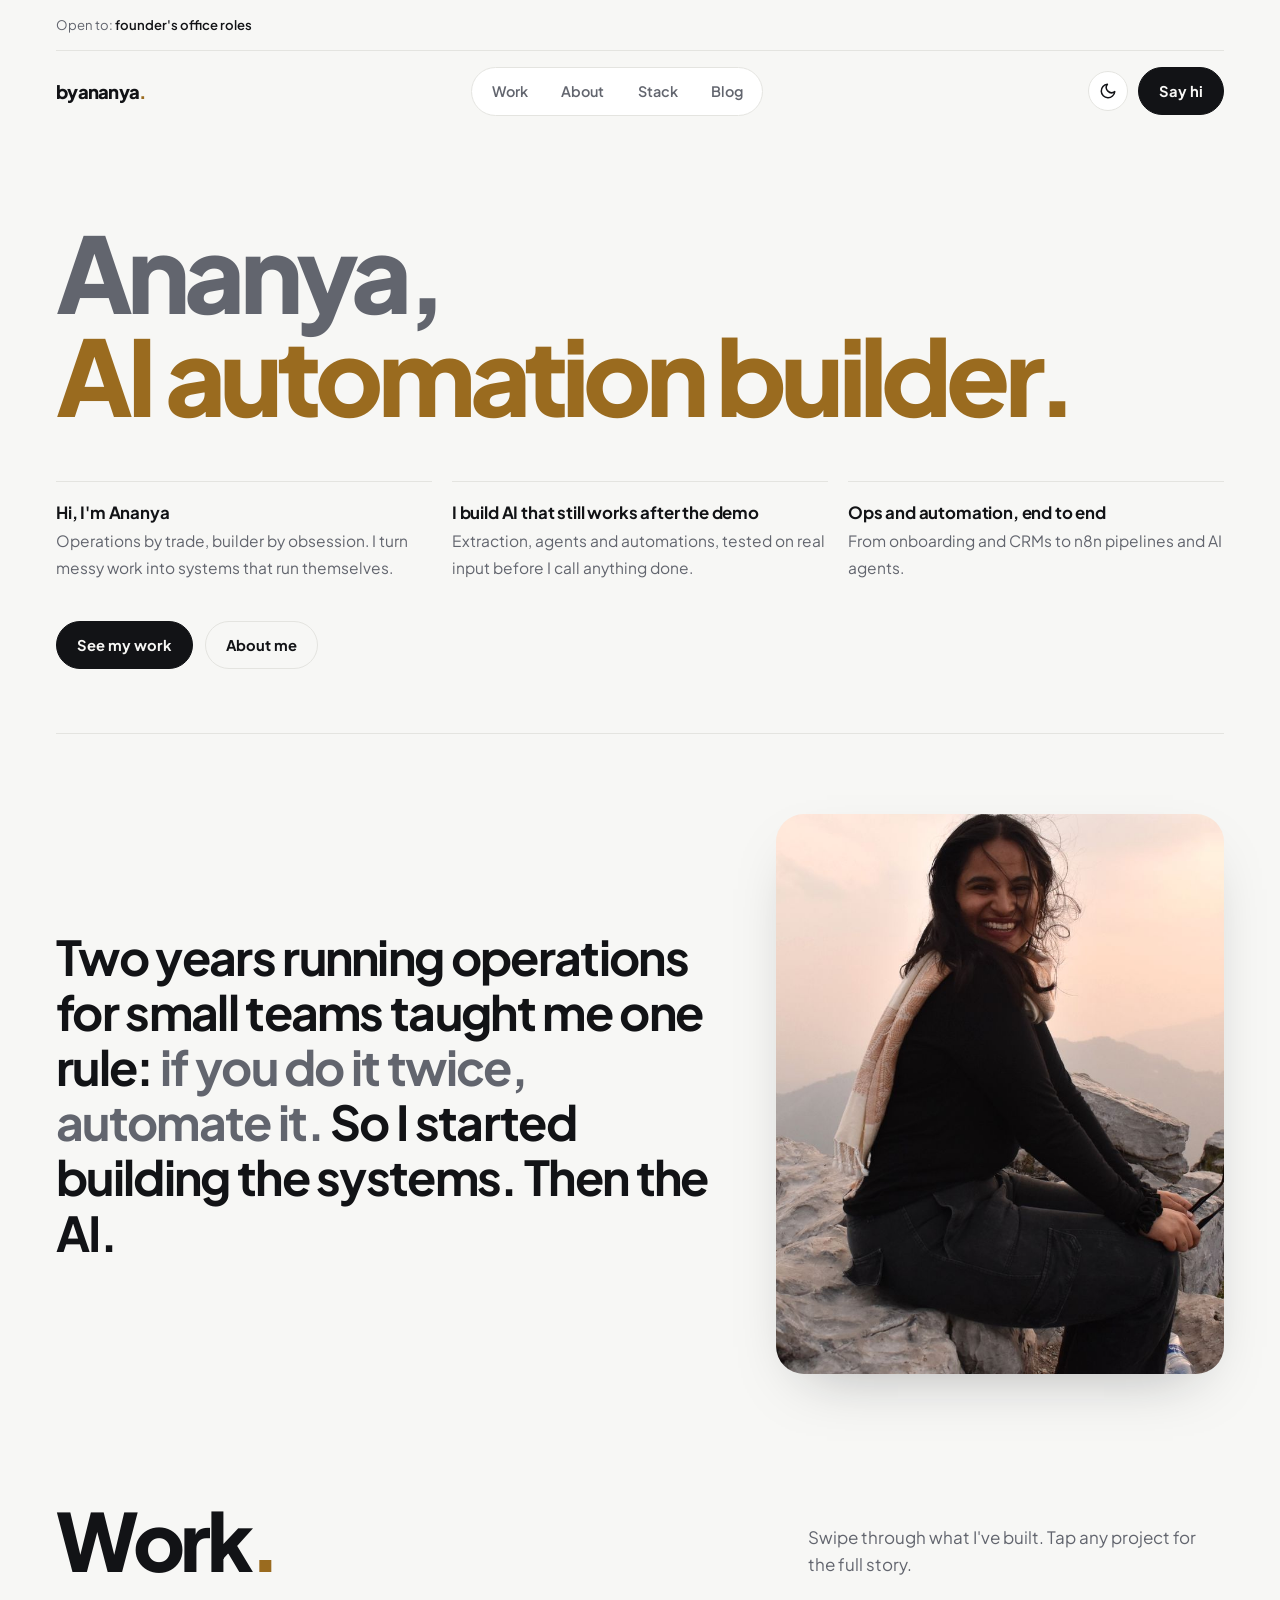
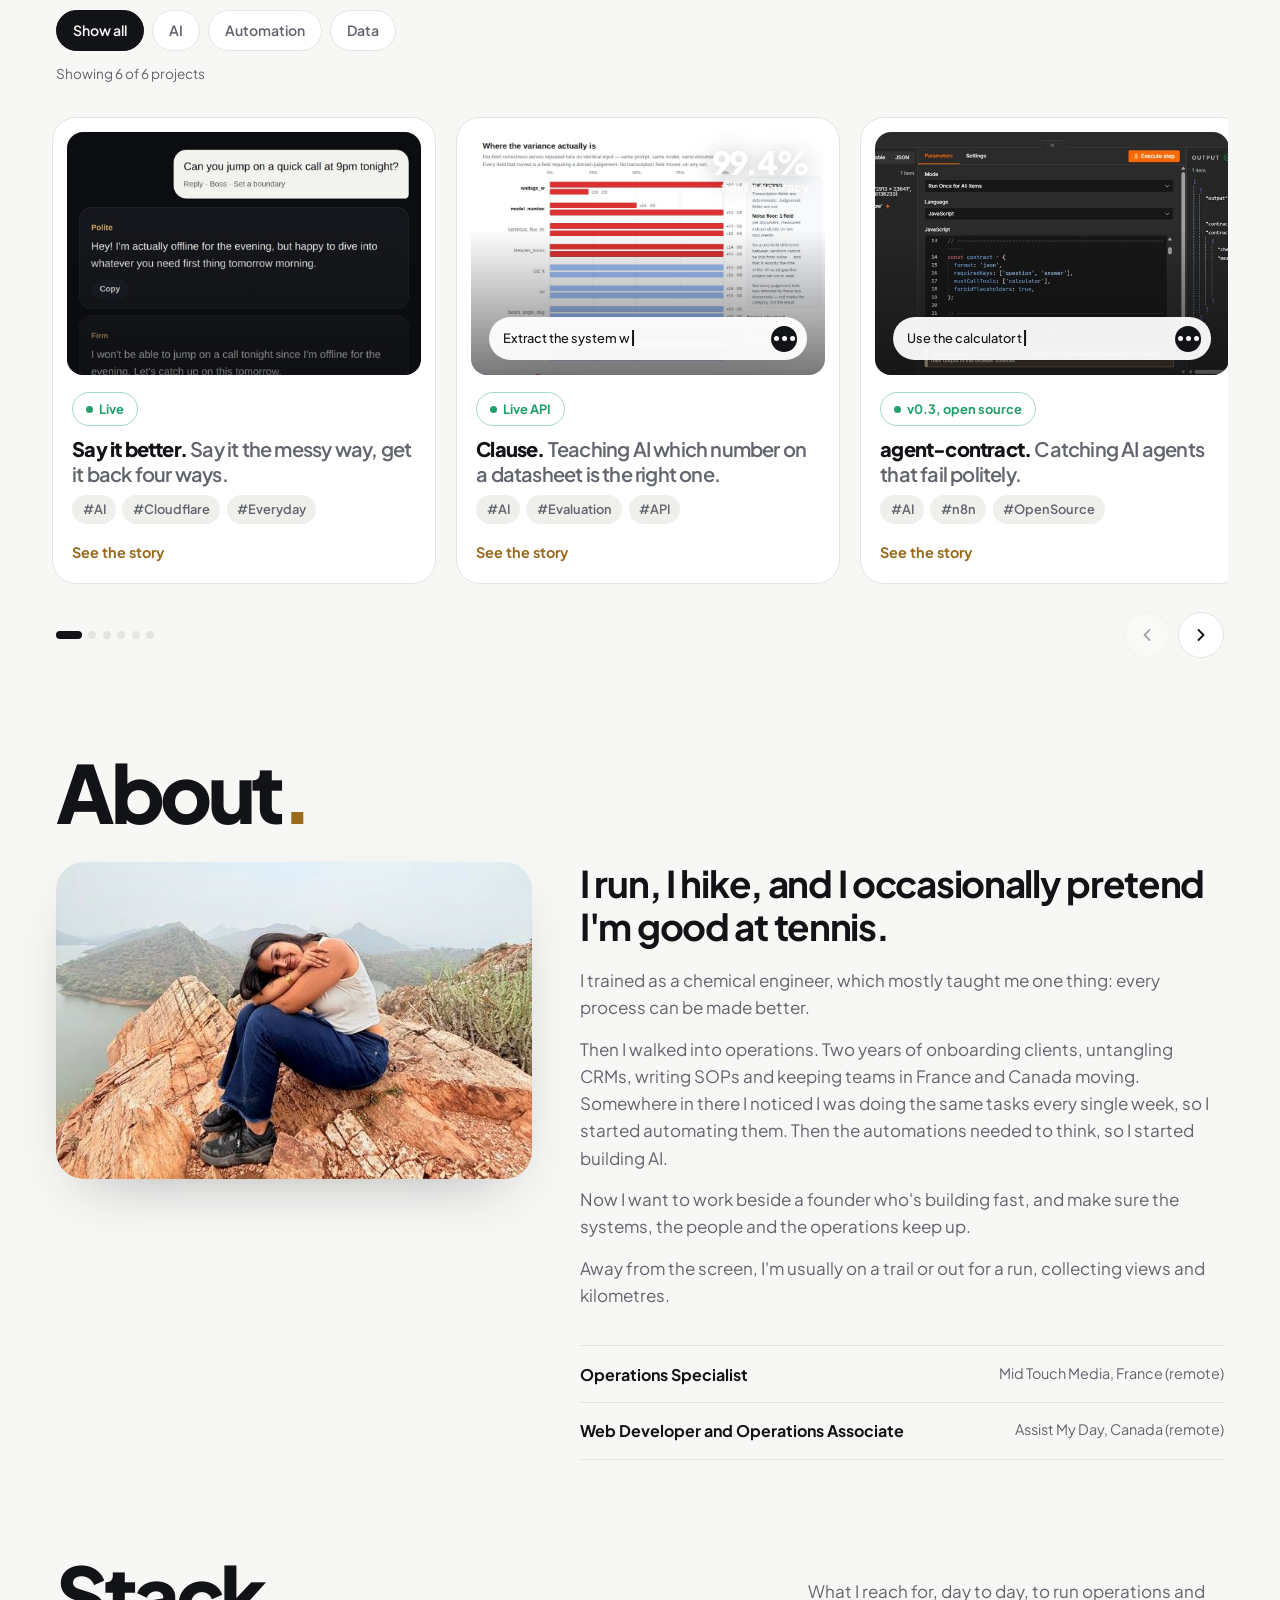
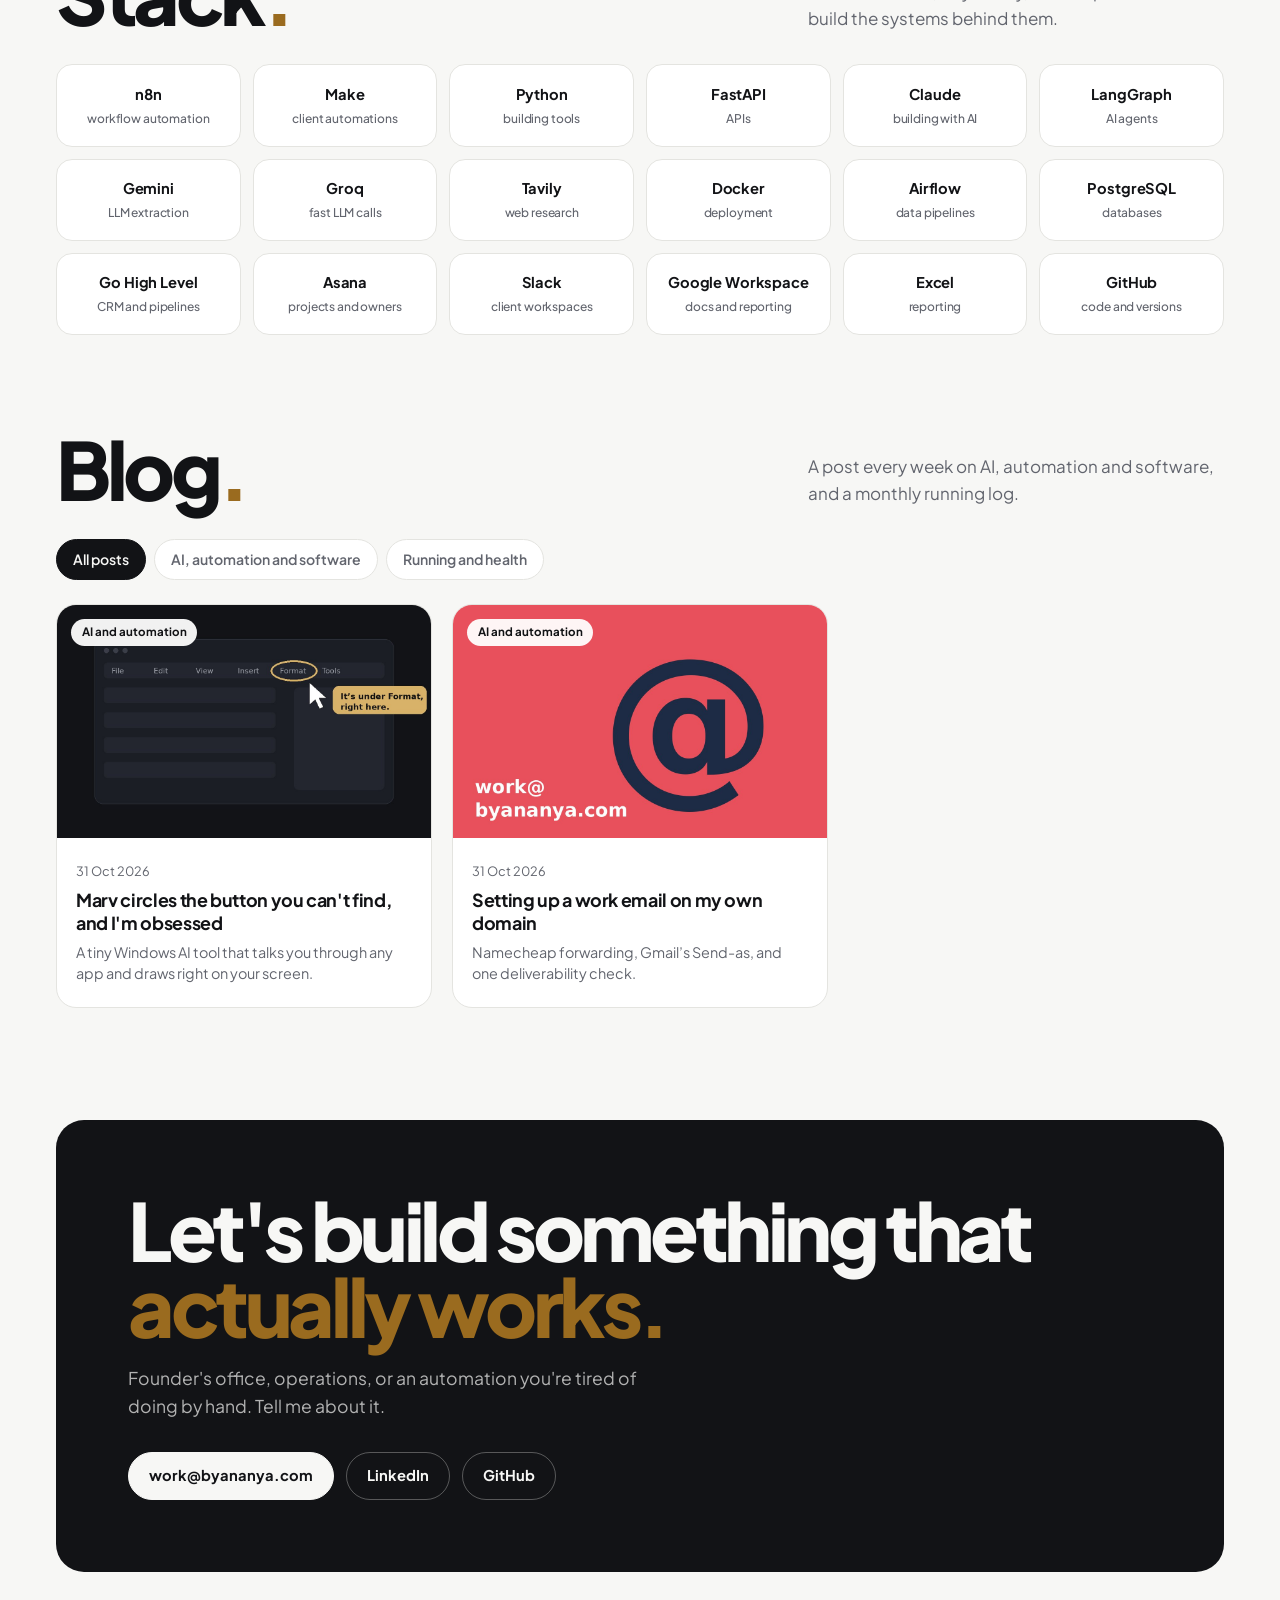
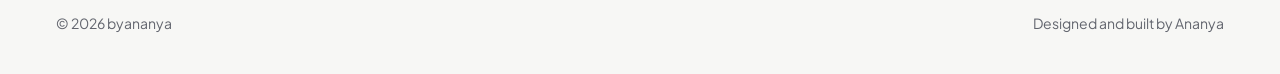
==== commit fb2ab9c2: "Update index.html" ====
--- a/index.html
+++ b/index.html
@@ -71,7 +71,7 @@
         <dl class="facts-list">
           <div><dt>Type</dt><dd>Tiny AI web app</dd></div>
           <div><dt>Role</dt><dd>Solo builder</dd></div>
-          <div><dt>Outcome</dt><dd class="outcome">Idea to live in an afternoon.</dd></div>
+          <div><dt>Outcome</dt><dd class="outcome">Live and public, with voice input and four tones.</dd></div>
           <div><dd><a href="/say-it-better/">Try it</a></dd></div>
         </dl>
         <ul class="points">
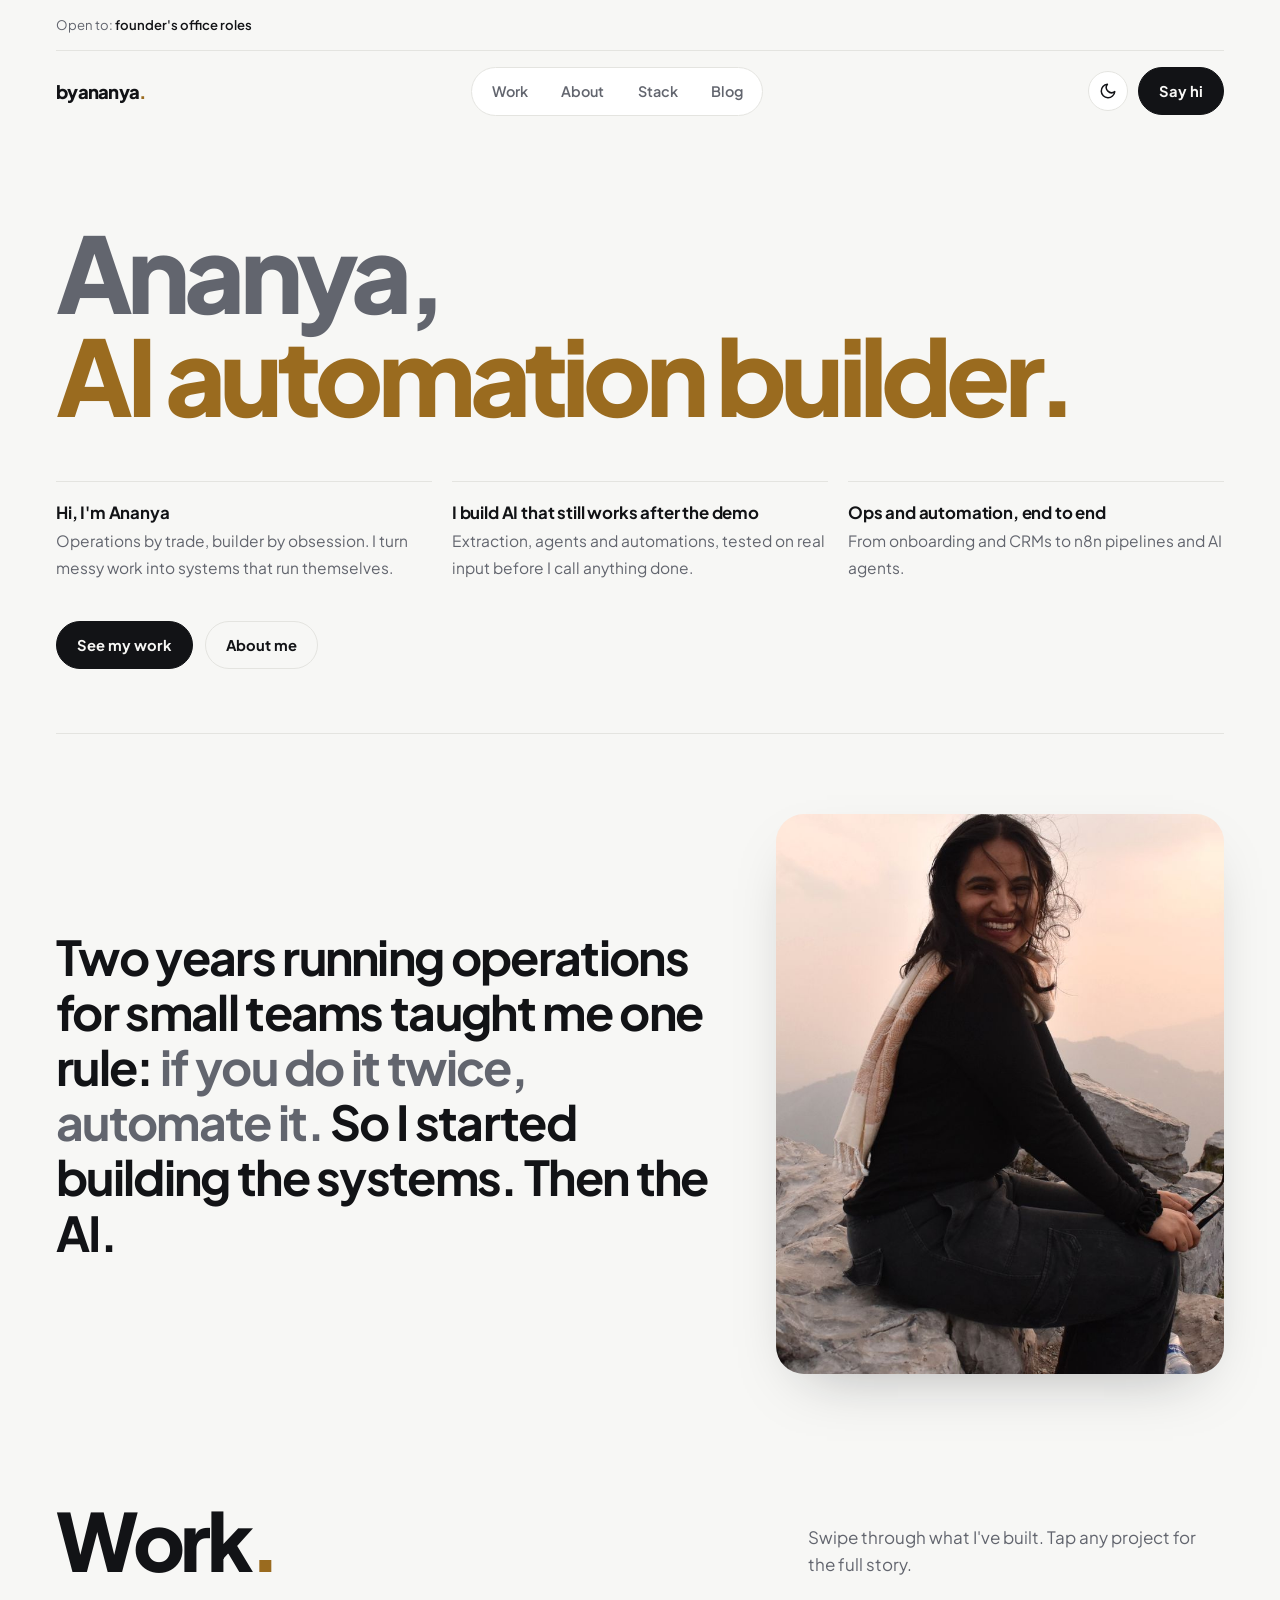
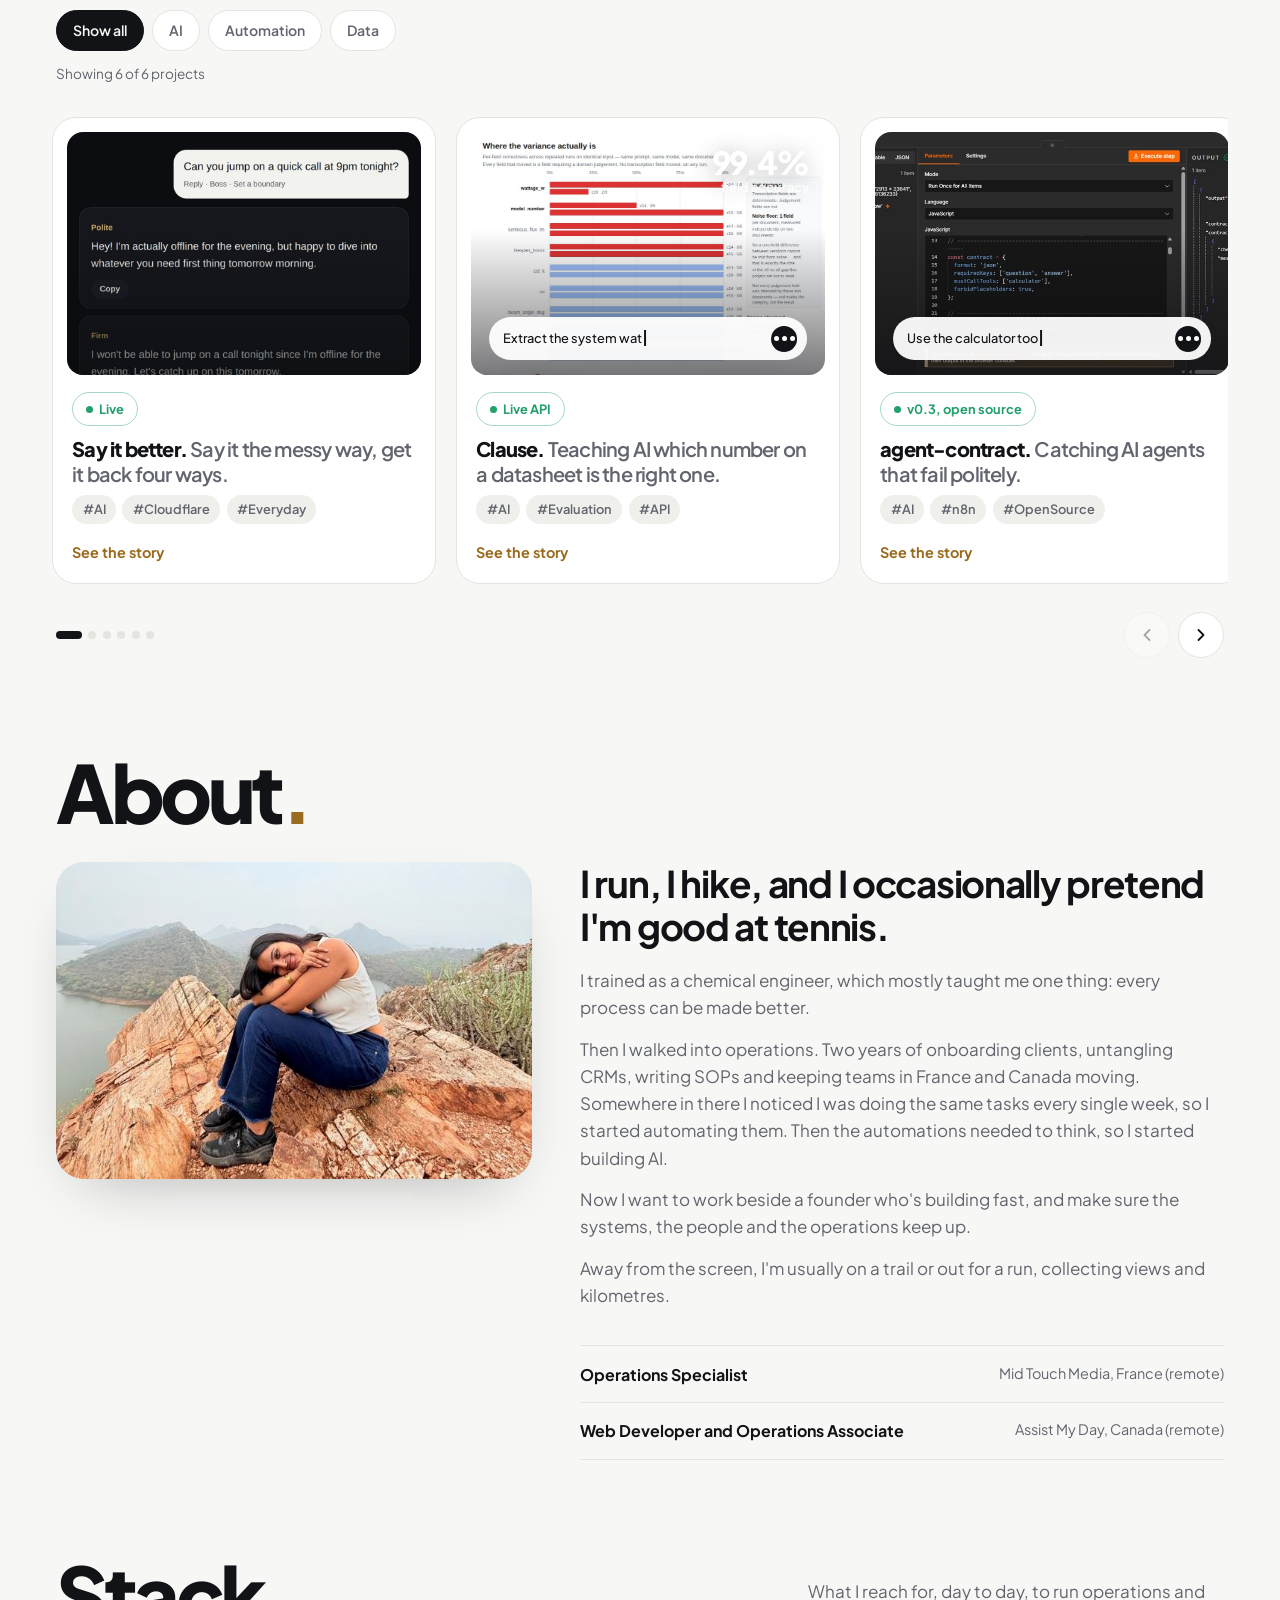
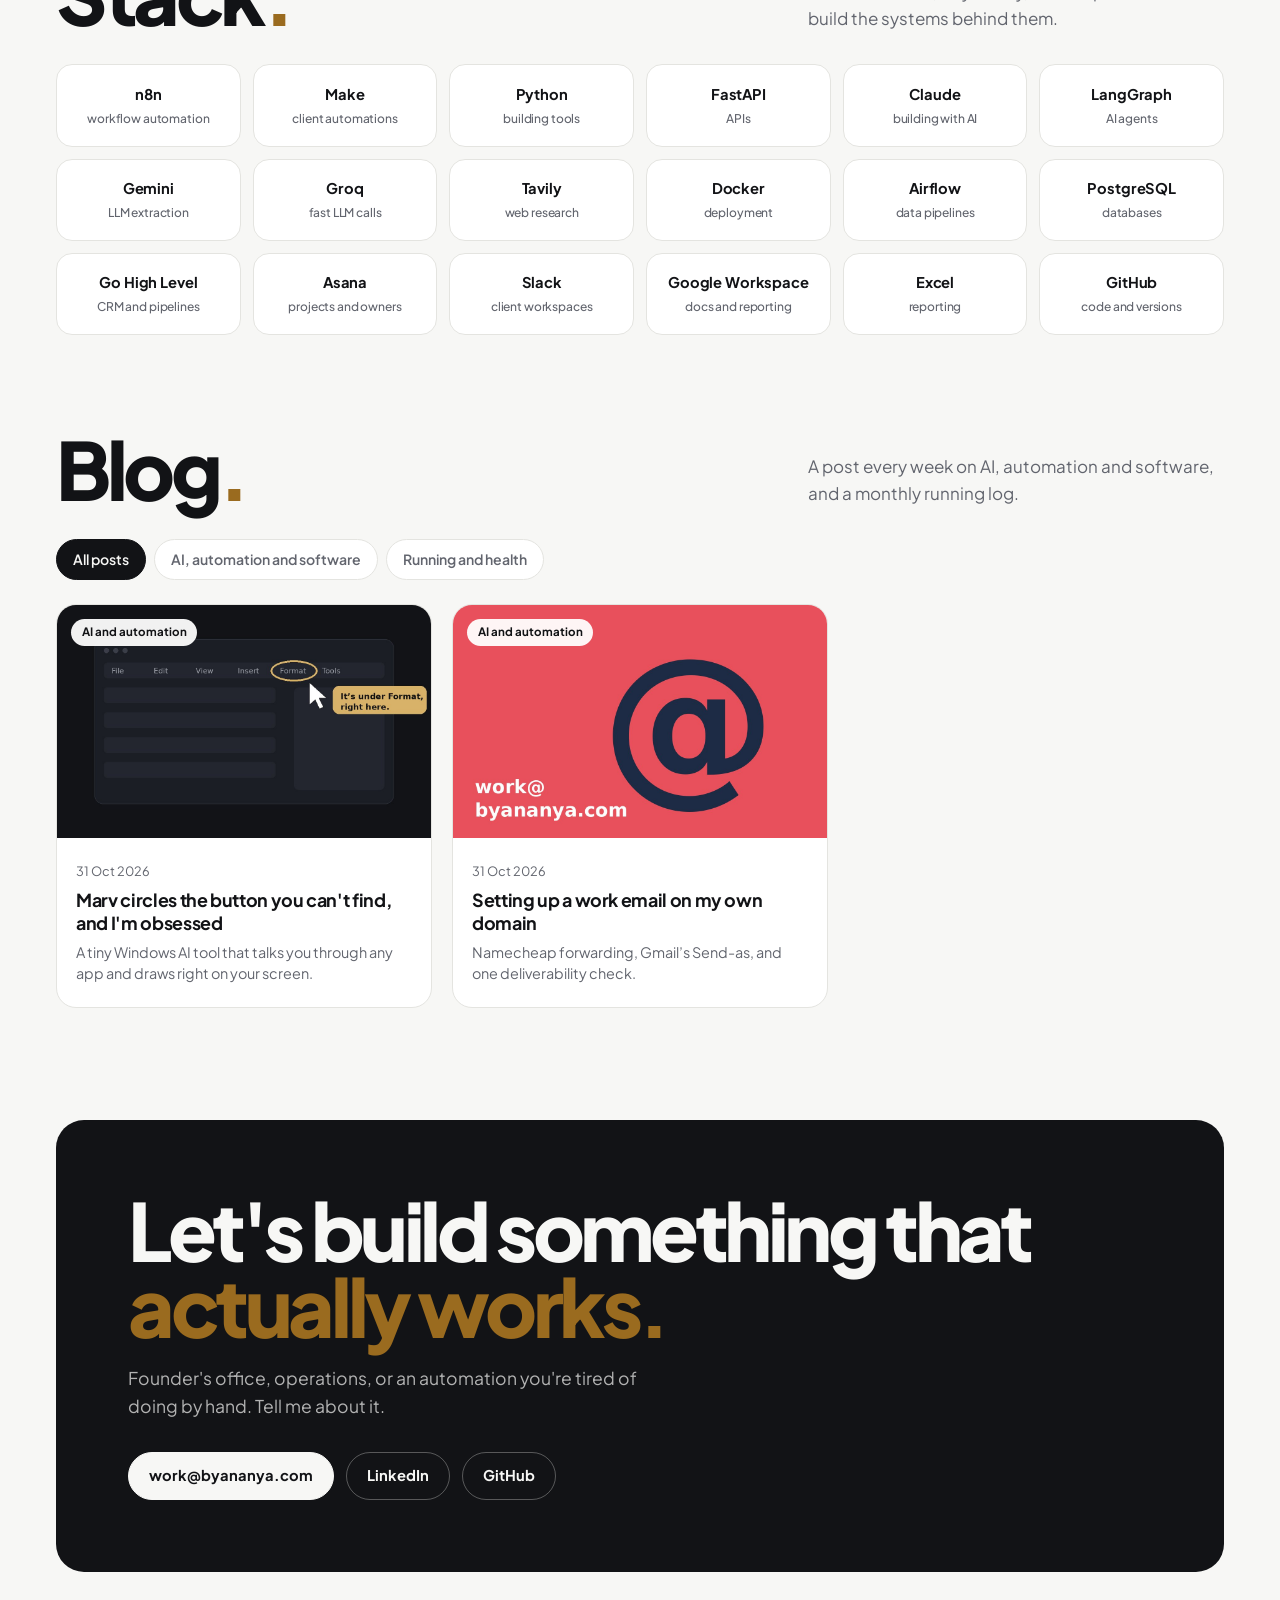
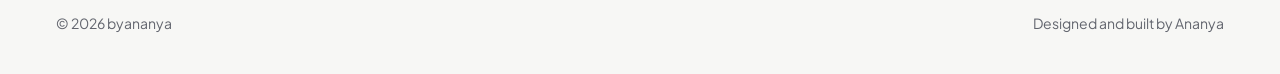
==== commit b1e4a2d3: "Update index.html" ====
--- a/index.html
+++ b/index.html
@@ -78,7 +78,7 @@
           <li><h4>Two modes.</h4><p>Rephrase what you want to say, or reply to a message you received. Type it or just say it.</p></li>
           <li><h4>Polite, firm, funny, very British.</h4><p>Four tones side by side, including peak "I'm terribly sorry, but…" energy.</p></li>
           <li><h4>Sounds human.</h4><p>Short, natural replies. No "I hope this message finds you well."</p></li>
-          <li><h4>Fast and private.</h4><p>A Cloudflare Worker calls Groq for near-instant replies, with Gemini as a backup, so no API key ever sits in public code.</p></li>
+          <li><h4>Fast and private.</h4><p>A Cloudflare Worker calls Groq for near-instant replies, with Cloudflare's own AI as backup. Nothing visitors type is stored, and no API key sits in public code.</p></li>
         </ul>
       </div>
     </article>
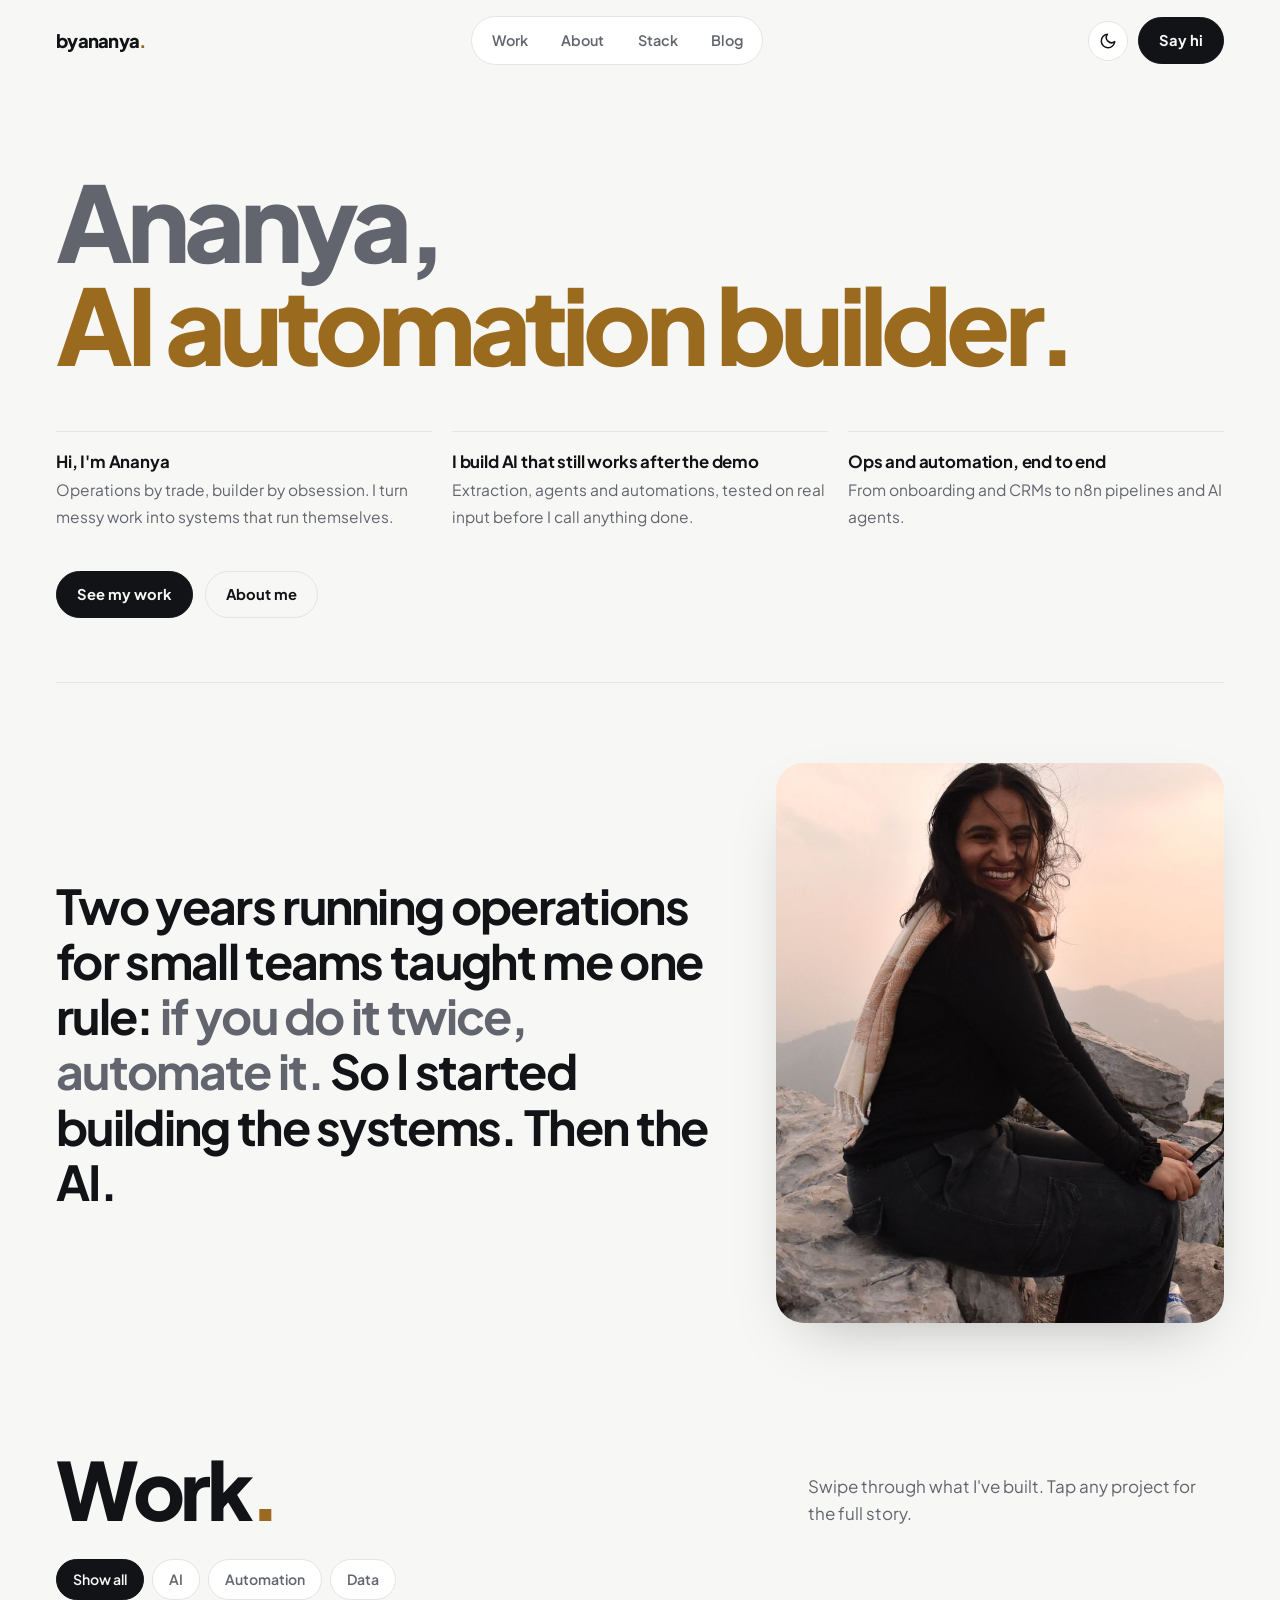
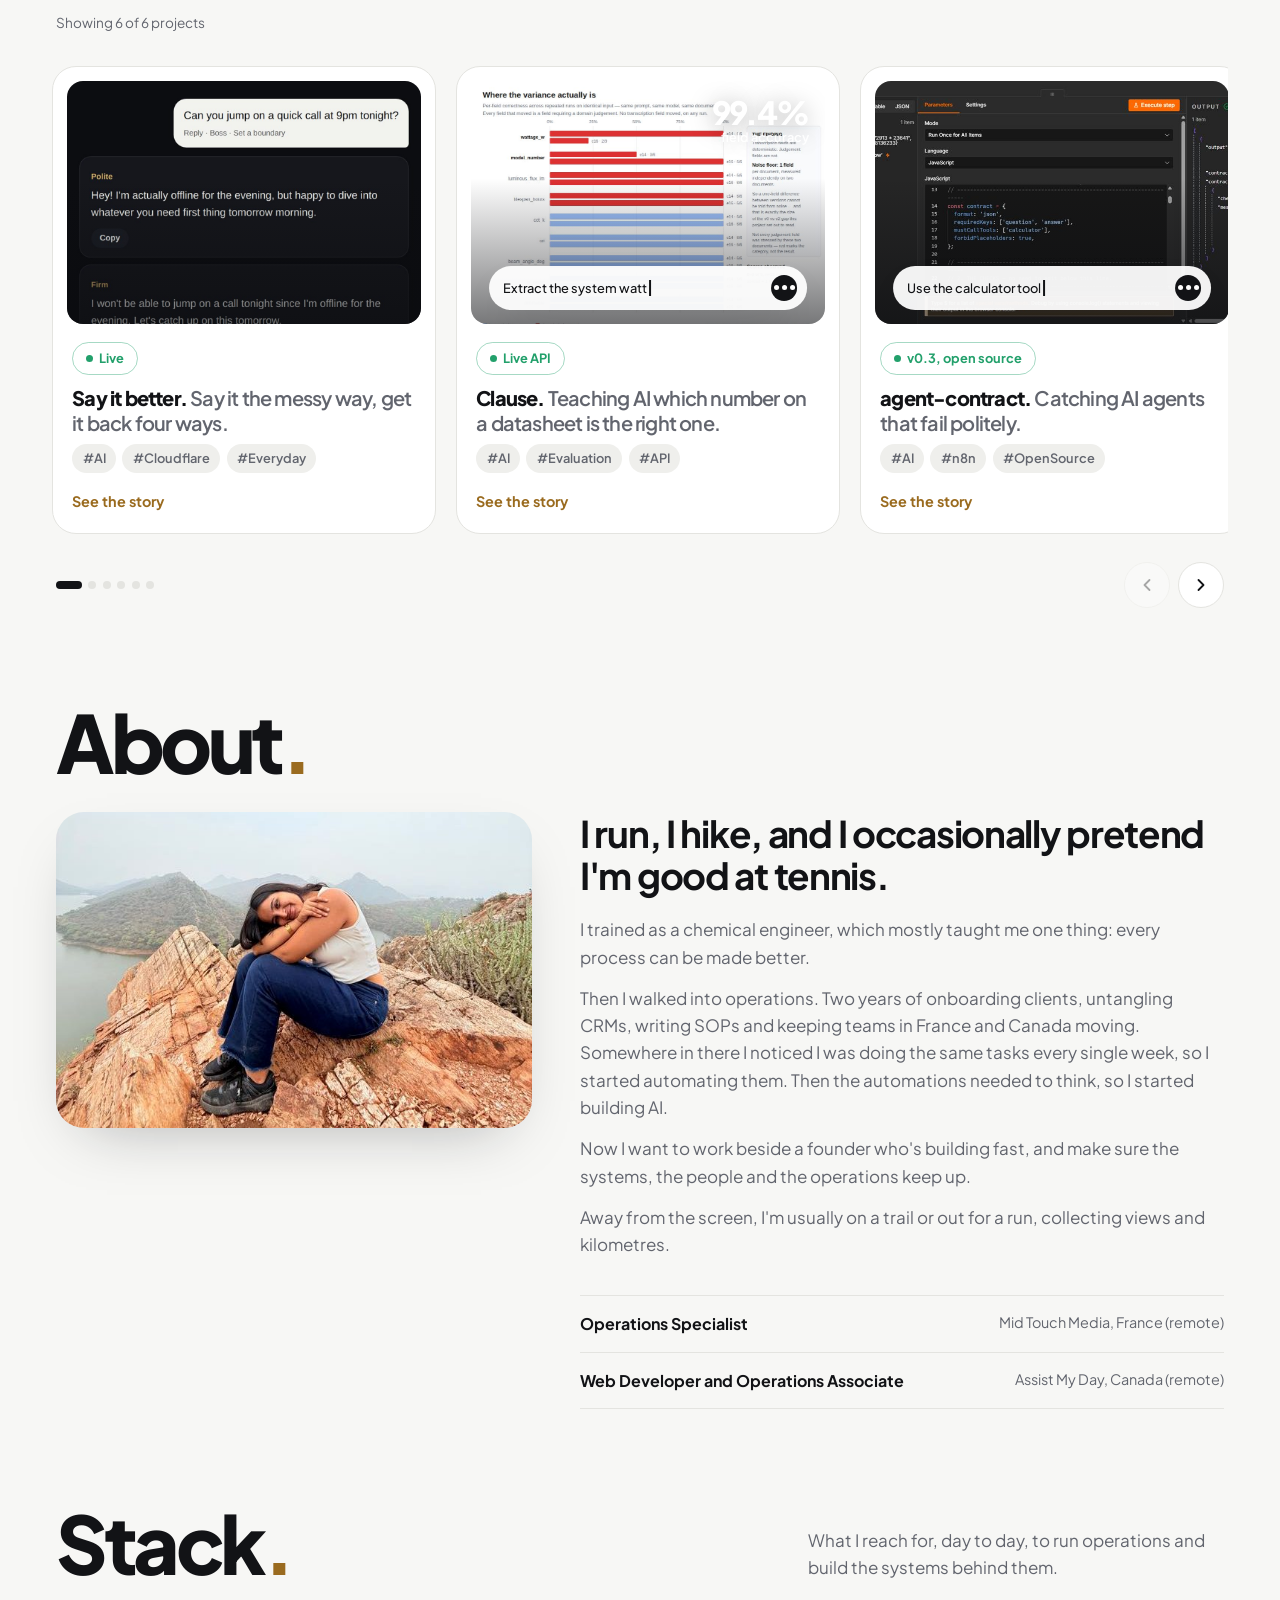
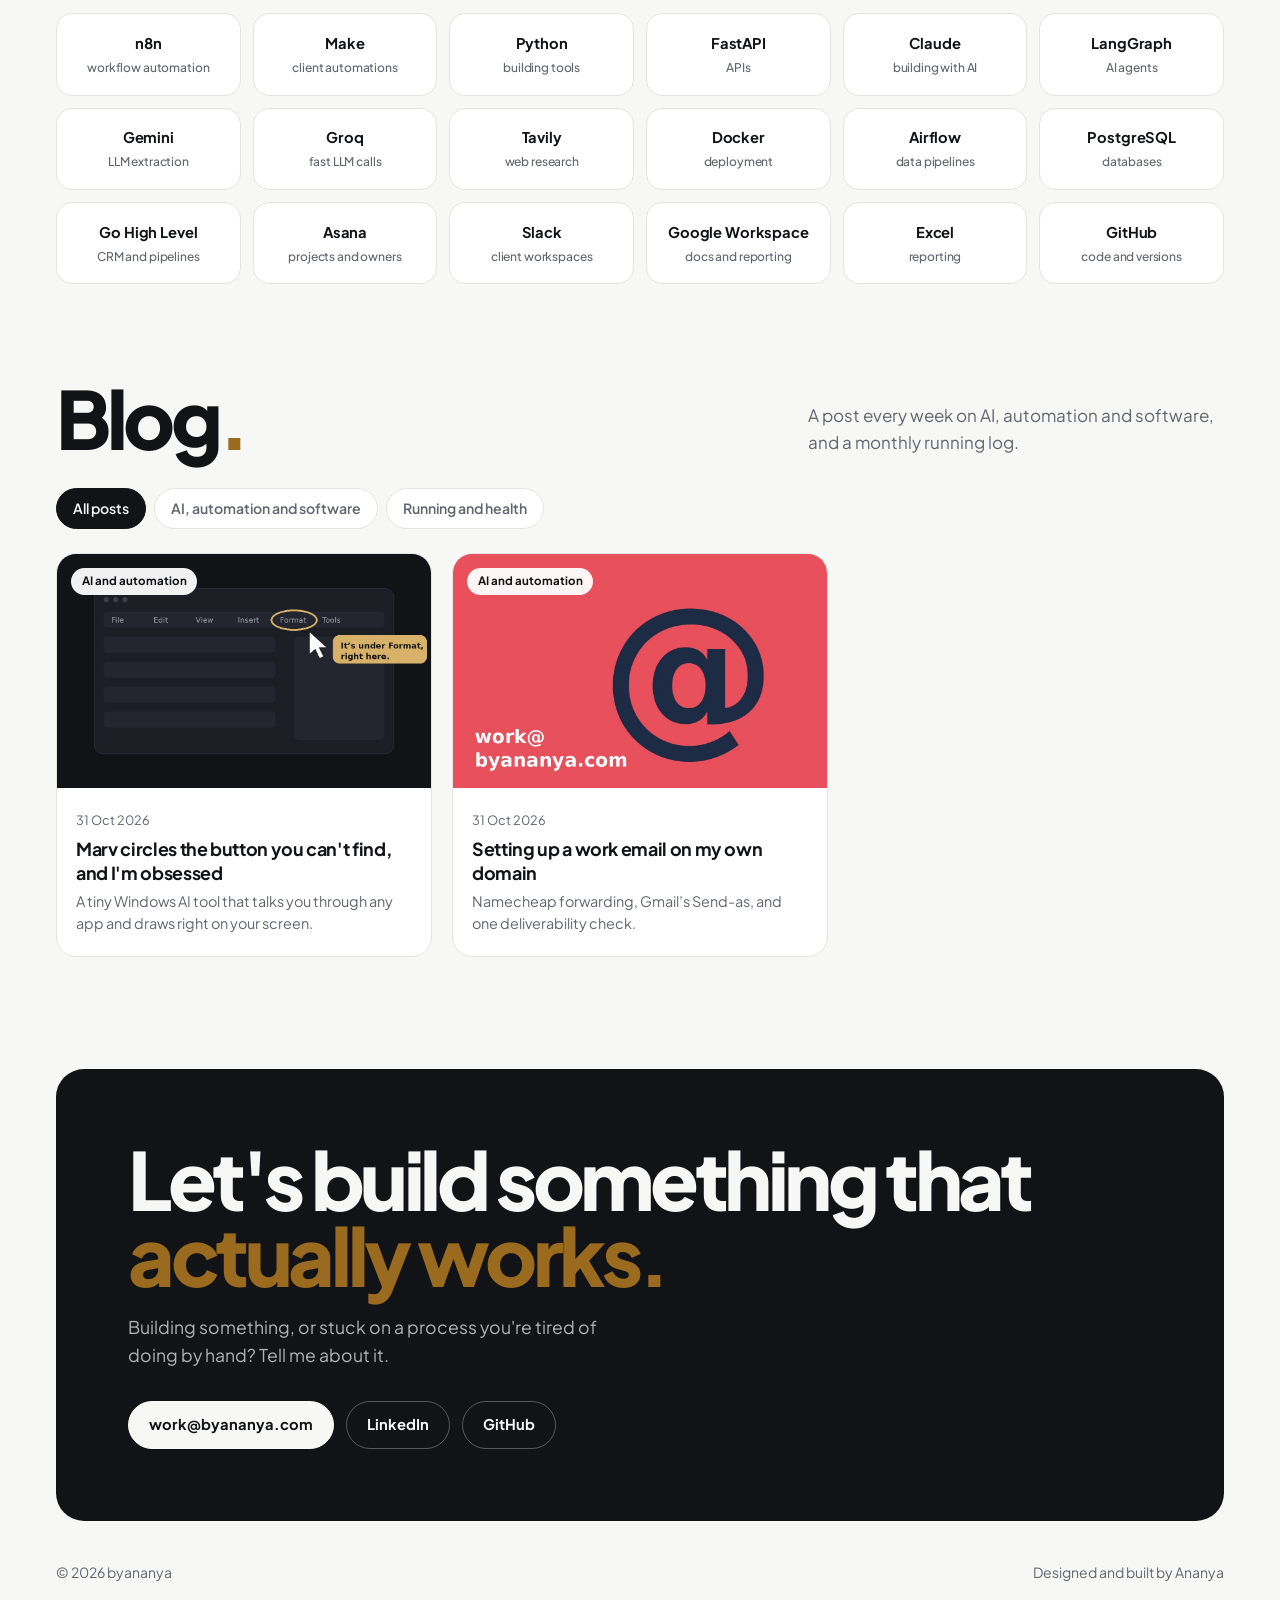
==== commit eb92c78a: "Update index.html" ====
--- a/index.html
+++ b/index.html
@@ -13,12 +13,6 @@
 <link rel="stylesheet" href="style.css">
 </head>
 <body>
-<div class="wrap">
-  <div class="topbar">
-    <span>Open to: <b>founder's office roles</b></span>
-  </div>
-</div>
-
 <header class="site-head">
   <div class="wrap">
     <a class="wordmark" href="/">byananya<span>.</span></a>
@@ -238,7 +232,7 @@
 
   <section class="contact" id="hi" aria-labelledby="hi-h">
     <h2 id="hi-h">Let's build something that <span>actually works.</span></h2>
-    <p>Founder's office, operations, or an automation you're tired of doing by hand. Tell me about it.</p>
+    <p>Building something, or stuck on a process you're tired of doing by hand? Tell me about it.</p>
     <div class="row">
       <a class="btn" href="mailto:work@byananya.com">work@byananya.com</a>
       <a class="btn line" href="https://www.linkedin.com/in/ananyapkumar" rel="noopener">LinkedIn</a>
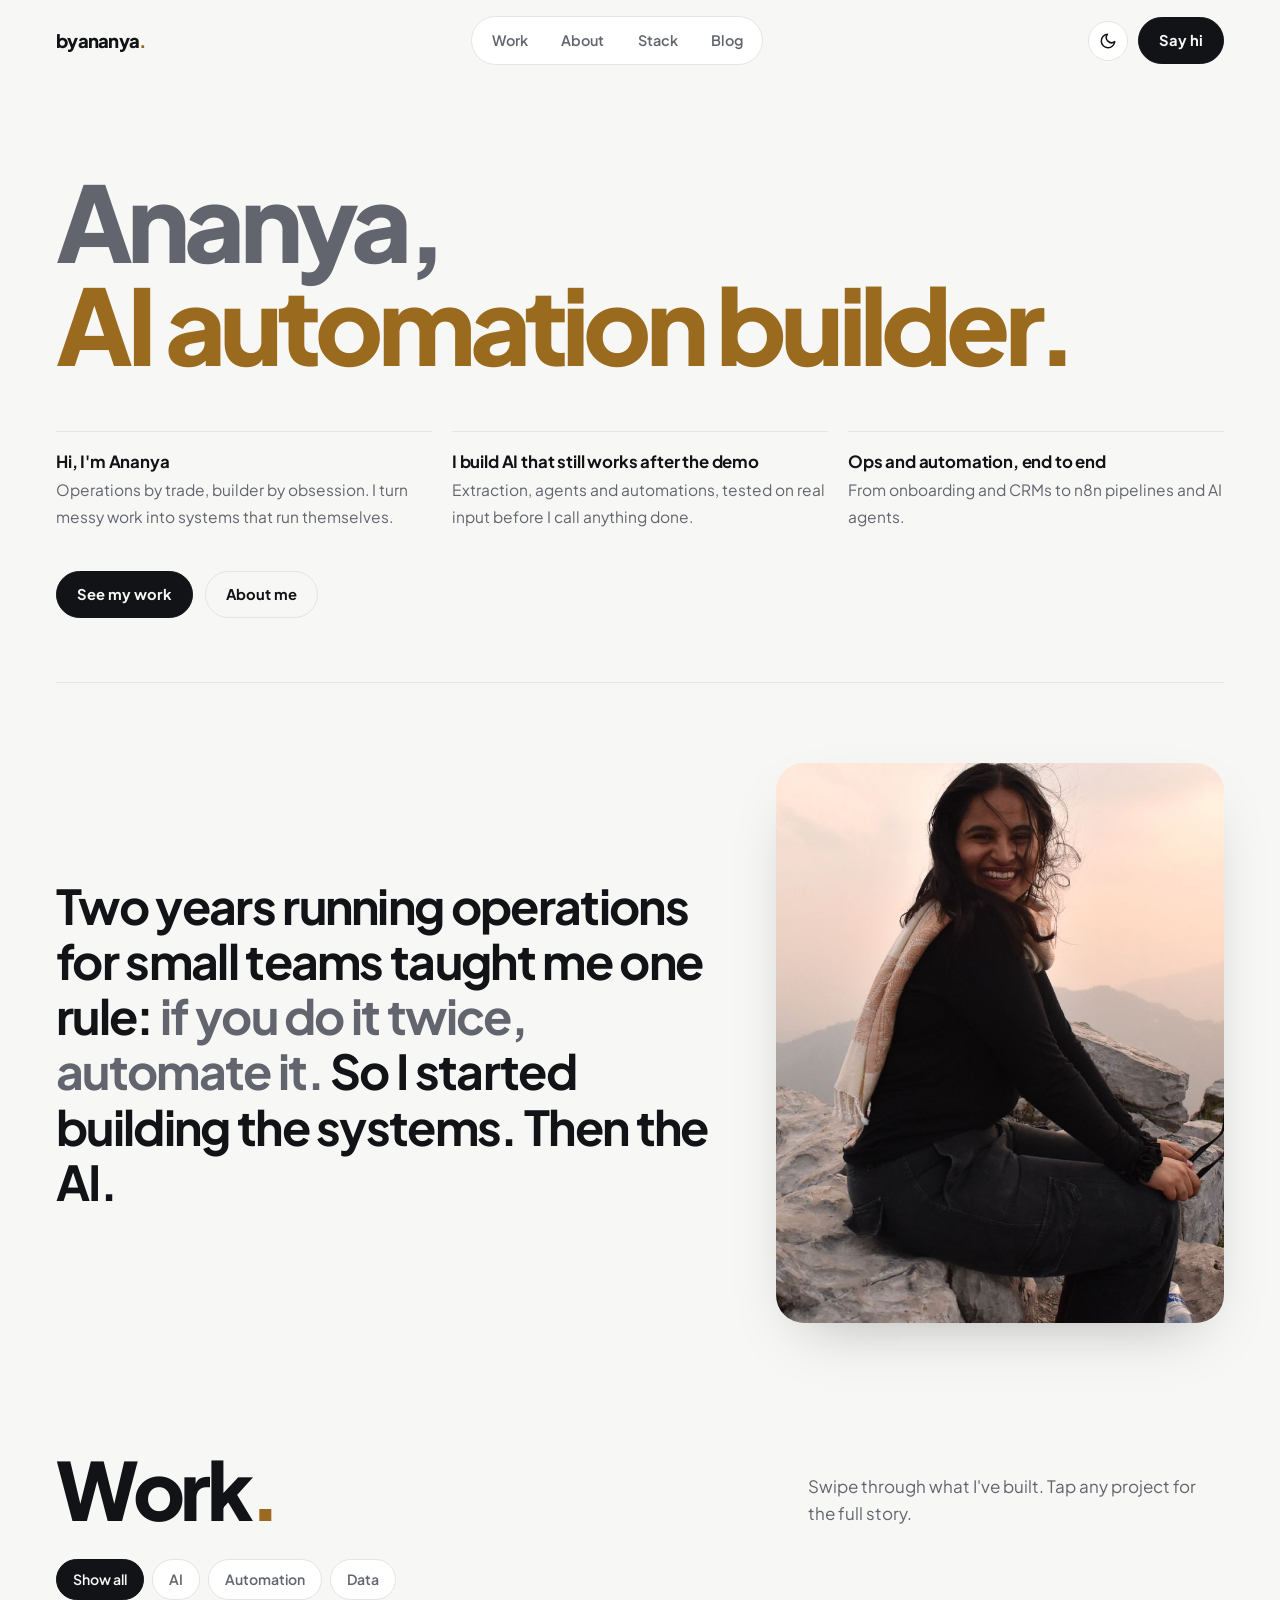
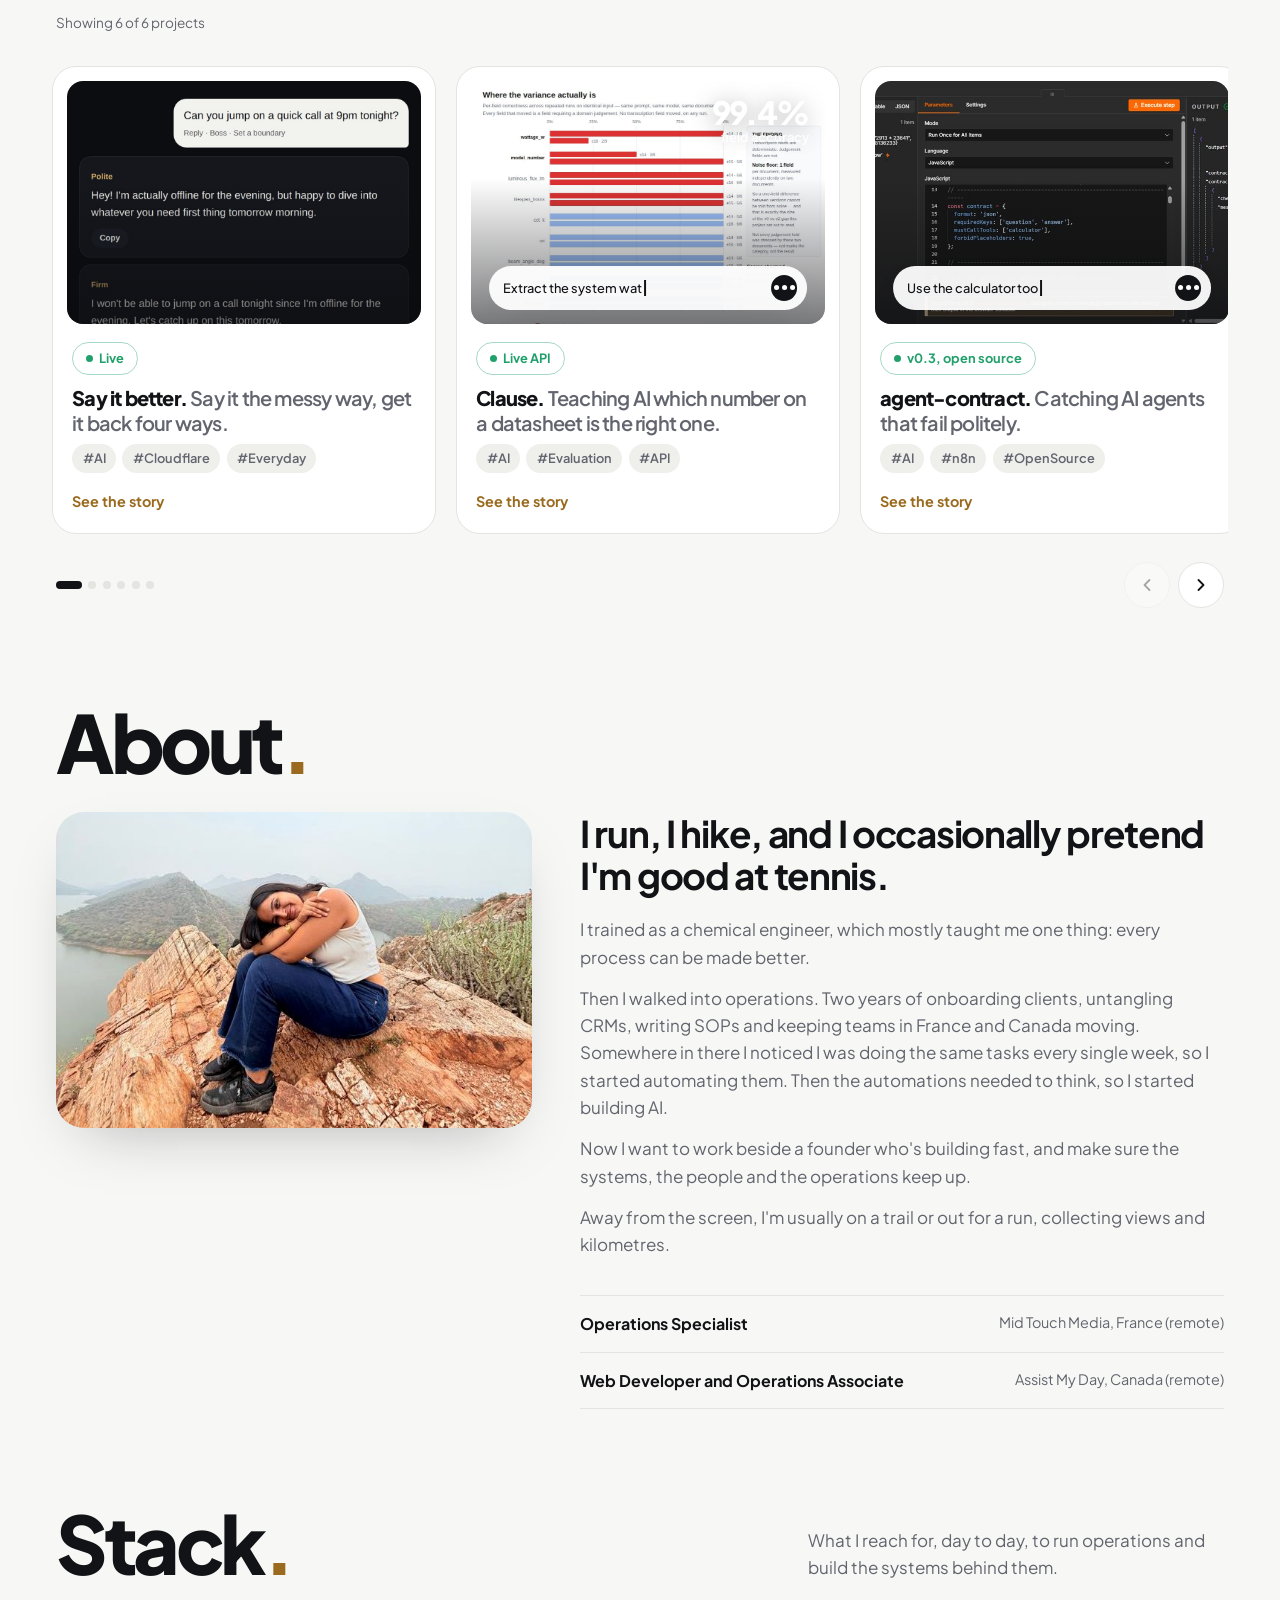
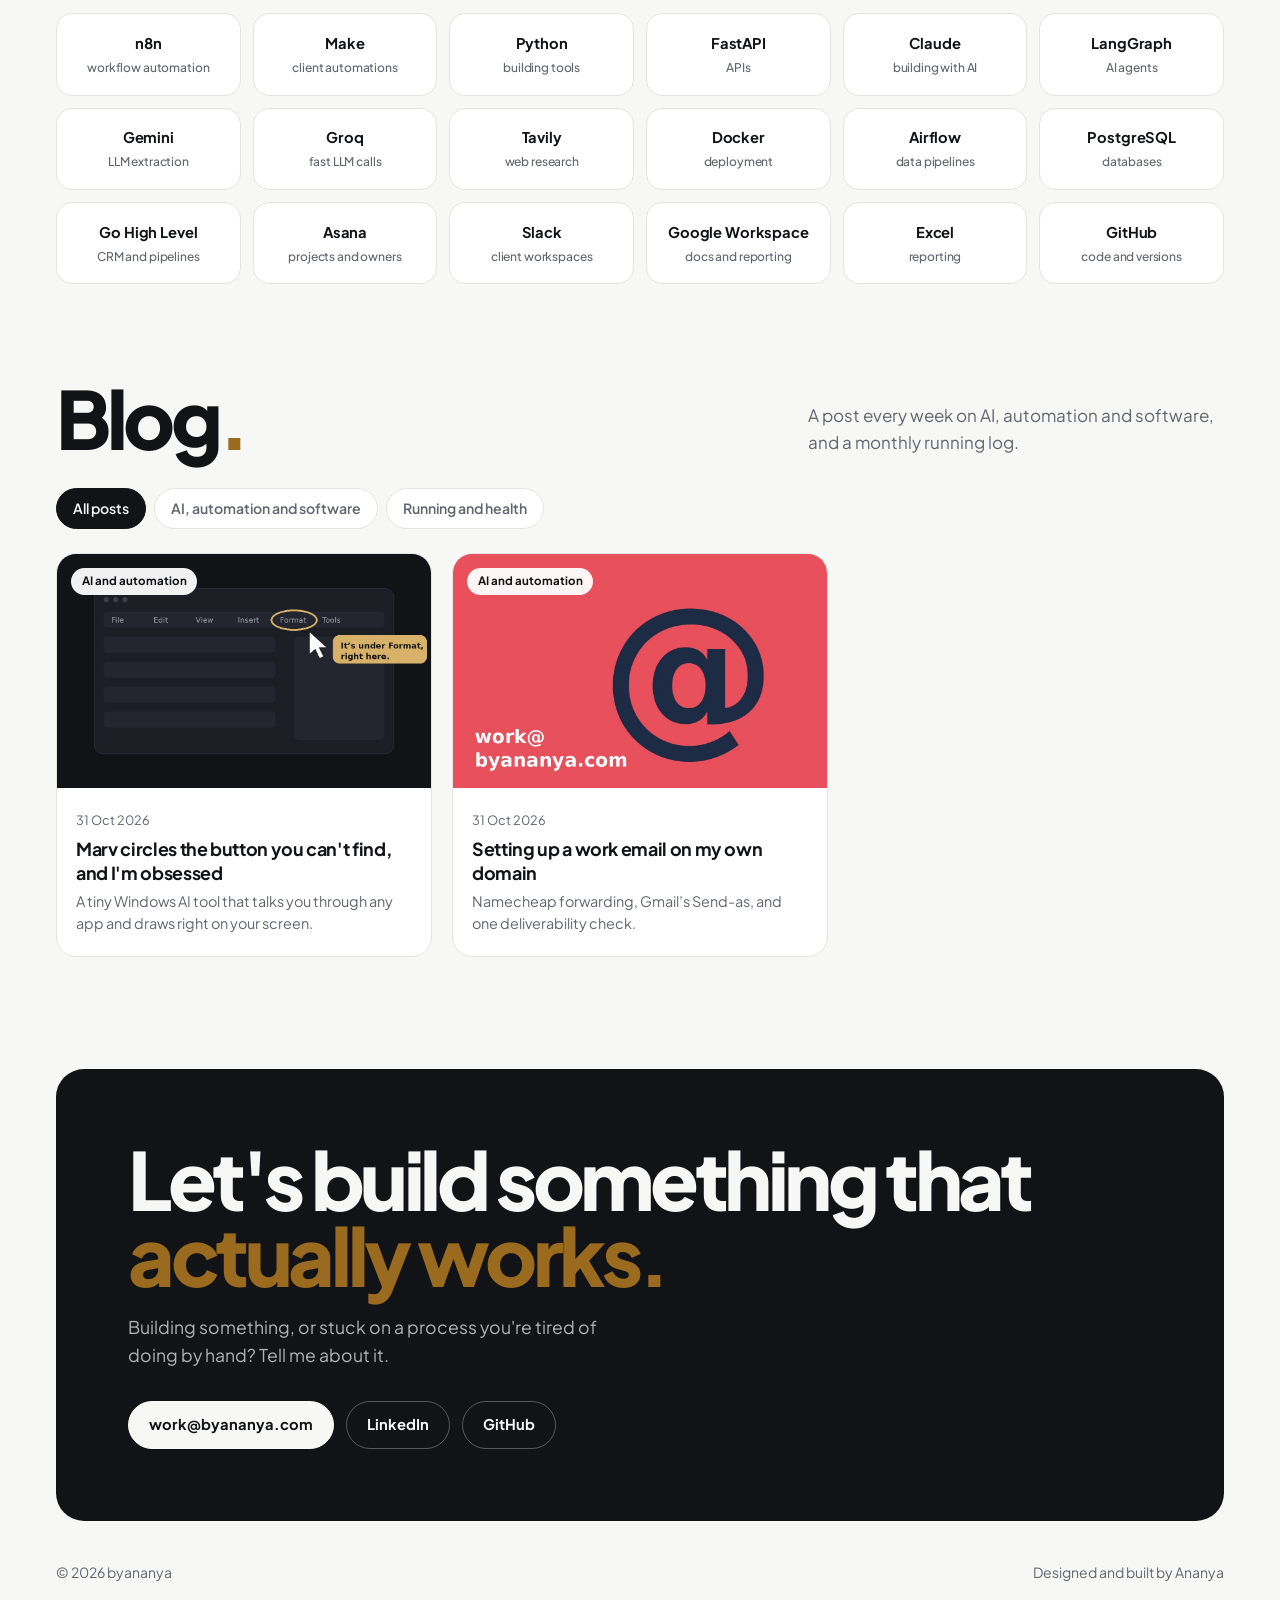
==== commit 4f15f057: "Update index.html" ====
--- a/index.html
+++ b/index.html
@@ -390,5 +390,6 @@
   els.forEach(function (el, i) { el.classList.add('rv'); if (el.tagName === 'LI') el.style.transitionDelay = (i % 6) * 50 + 'ms'; io.observe(el); });
 })();
 </script>
+<script>/* anonymous visit count: no cookies, no personal data */(function(){try{var u='https://byananya-blog.ananyapkumar0710.workers.dev/hit',p=location.pathname+(location.pathname.indexOf('post.html')>-1?location.search:''),d=JSON.stringify({p:p,r:document.referrer});if(navigator.sendBeacon)navigator.sendBeacon(u,d);else fetch(u,{method:'POST',body:d,keepalive:true});}catch(e){}})();</script>
 </body>
 </html>
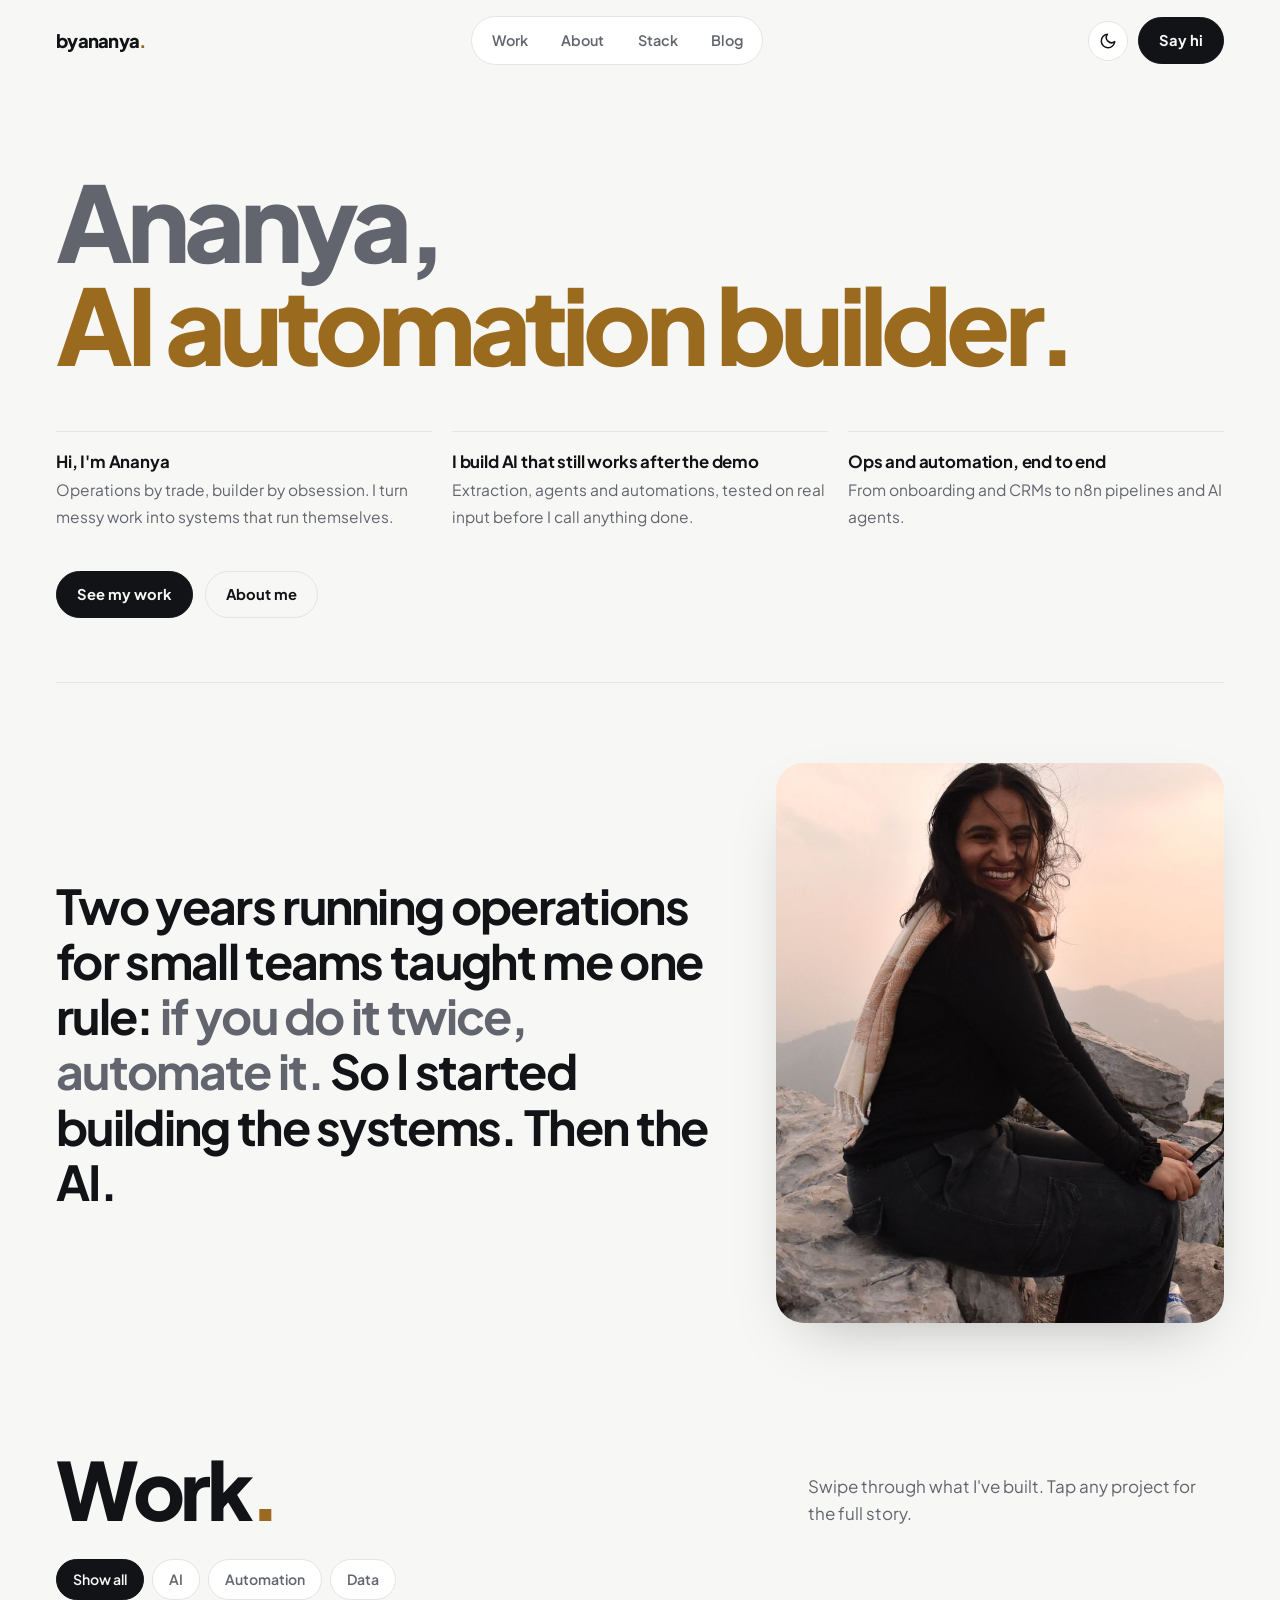
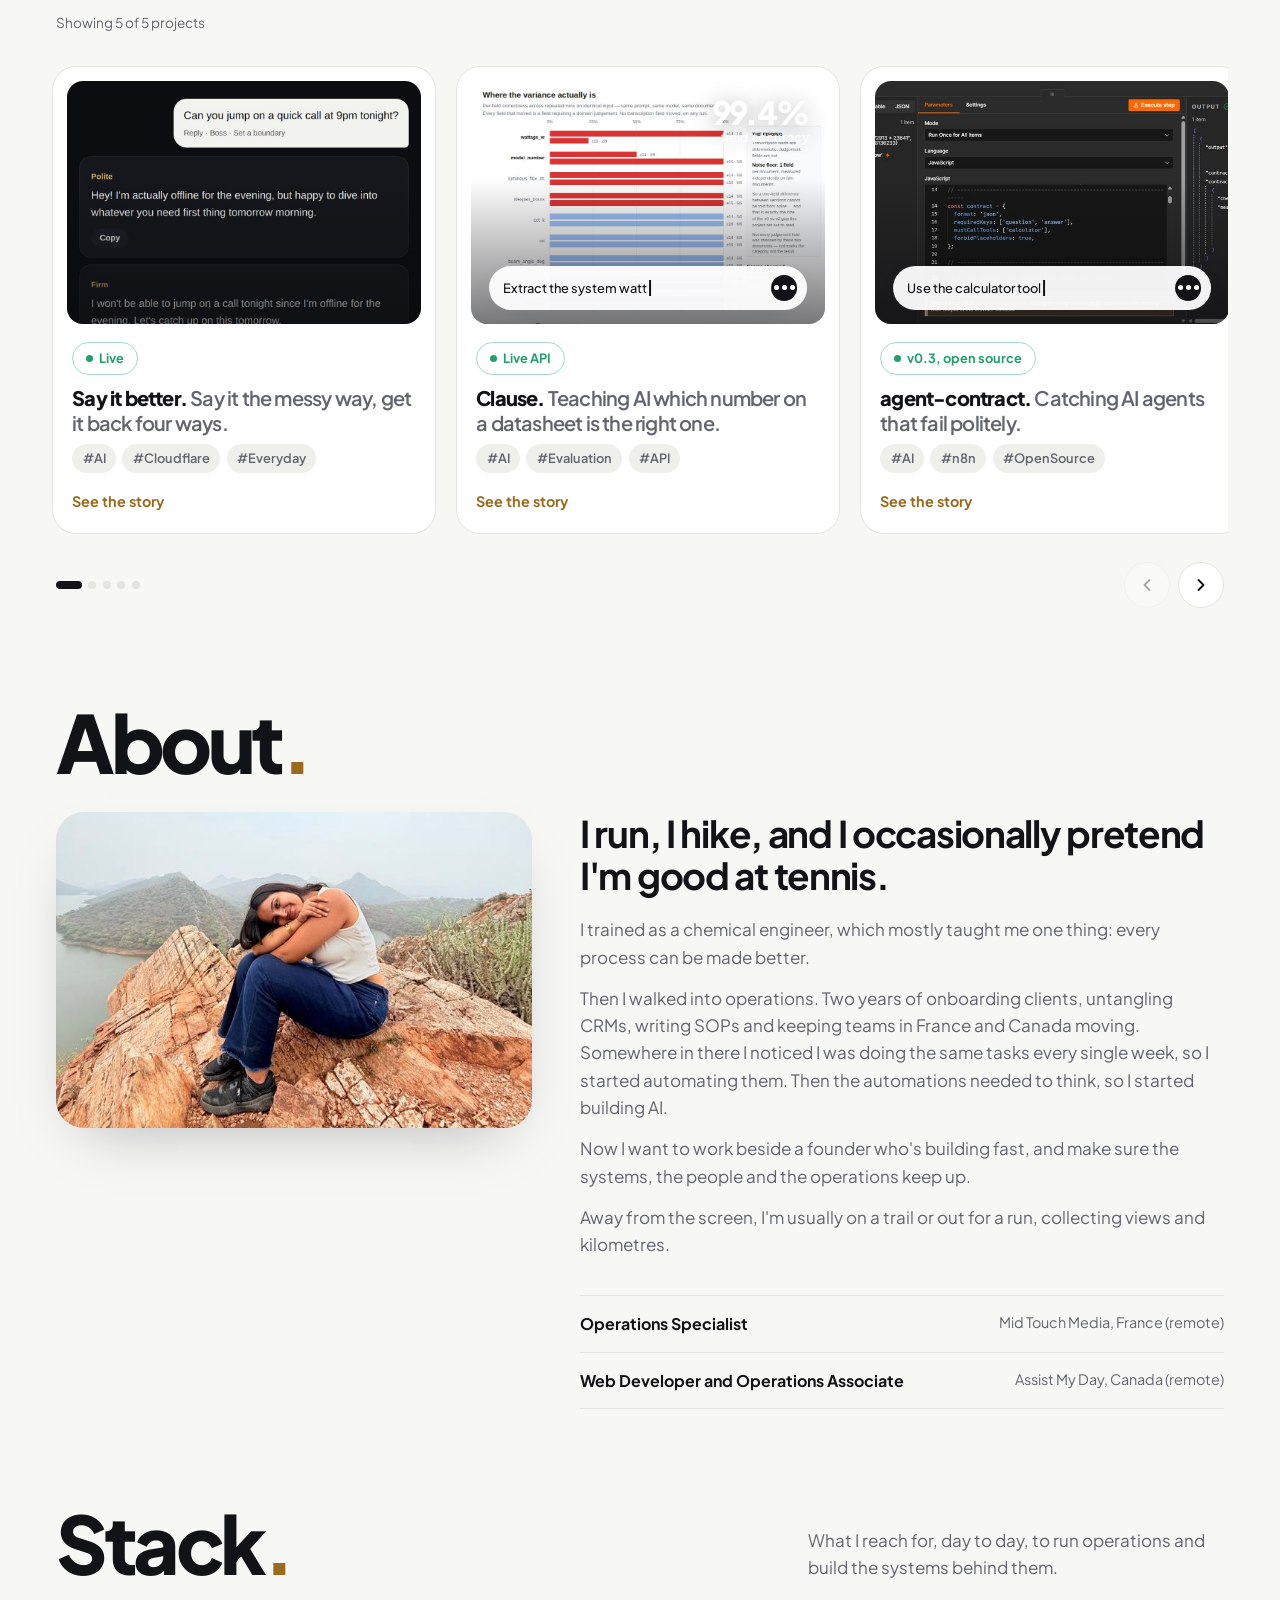
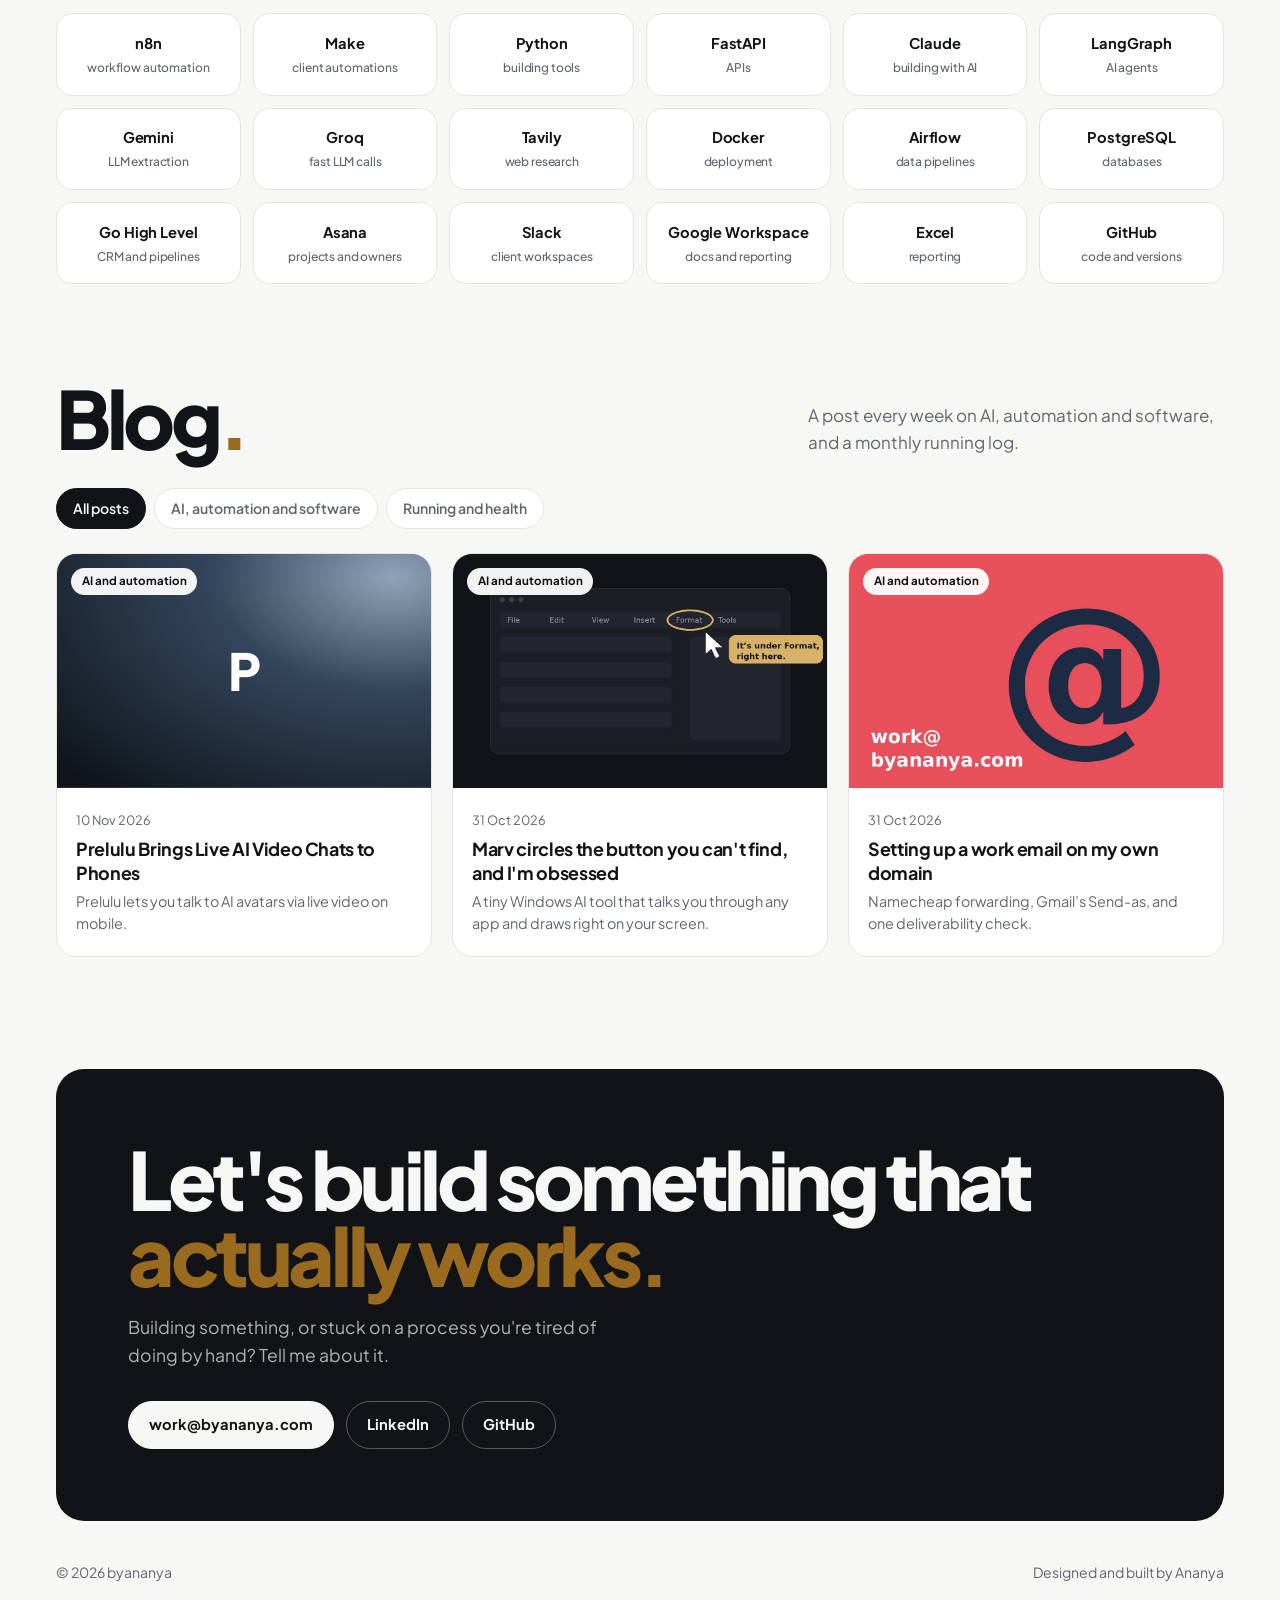
==== commit 306edd38: "Update index.html" ====
--- a/index.html
+++ b/index.html
@@ -52,7 +52,7 @@
     <div class="filters" role="group" aria-label="Filter projects">
       <button aria-pressed="true" data-f="all">Show all</button><button aria-pressed="false" data-f="ai">AI</button><button aria-pressed="false" data-f="automation">Automation</button><button aria-pressed="false" data-f="data">Data</button>
     </div>
-    <p class="count" id="count">Showing 6 of 6 projects</p>
+    <p class="count" id="count">Showing 5 of 5 projects</p>
 
     <div class="carousel">
       <div class="track" id="track">
@@ -136,26 +136,6 @@
           <li><h4>Morning research.</h4><p>Three web searches per company, then AI writes a short brief on each founder.</p></li>
           <li><h4>Smart ranking.</h4><p>The newest funding rounds and best-fit companies rise to the top of the list.</p></li>
           <li><h4>Nudges on my phone.</h4><p>A morning list, an evening check-in, and follow-up reminders when someone goes quiet.</p></li>
-        </ul>
-      </div>
-    </article>
-    <article class="slide case" tabindex="0" role="button" aria-label="Open the Unni case study" data-cat="ai">
-      <div class="stage g2">
-        <div class="prompt"><span class="txt"><span class="typed" data-text="Find this dress, and three cheaper lookalikes…"></span></span><span class="go"><i></i><i></i><i></i></span></div>
-      </div>
-      <div class="case-top"><div><h3><b>Unni.</b> <span class="rest">Skyscanner, but for clothes.</span></h3><ul class="tags"><li>#AI</li><li>#Product</li></ul></div><span class="status">In development</span></div>
-      <span class="slide-cta">See the story</span>
-      <div class="case-body">
-        <dl class="facts-list">
-          <div><dt>Type</dt><dd>AI shopping assistant</dd></div>
-          <div><dt>Role</dt><dd>Founder and builder</dd></div>
-          <div><dt>Status</dt><dd class="outcome">Building now, testing with friends next.</dd></div>
-        </dl>
-        <ul class="points">
-          <li><h4>Photo in.</h4><p>Snap a dress, shoe or bag and Unni finds where it's from.</p></li>
-          <li><h4>Price comparison.</h4><p>The same item, compared across sites.</p></li>
-          <li><h4>US availability.</h4><p>Whether it's sold in the US, and how to get it here.</p></li>
-          <li><h4>Lookalikes.</h4><p>Three to five cheaper alternatives, with images and links.</p></li>
         </ul>
       </div>
     </article>
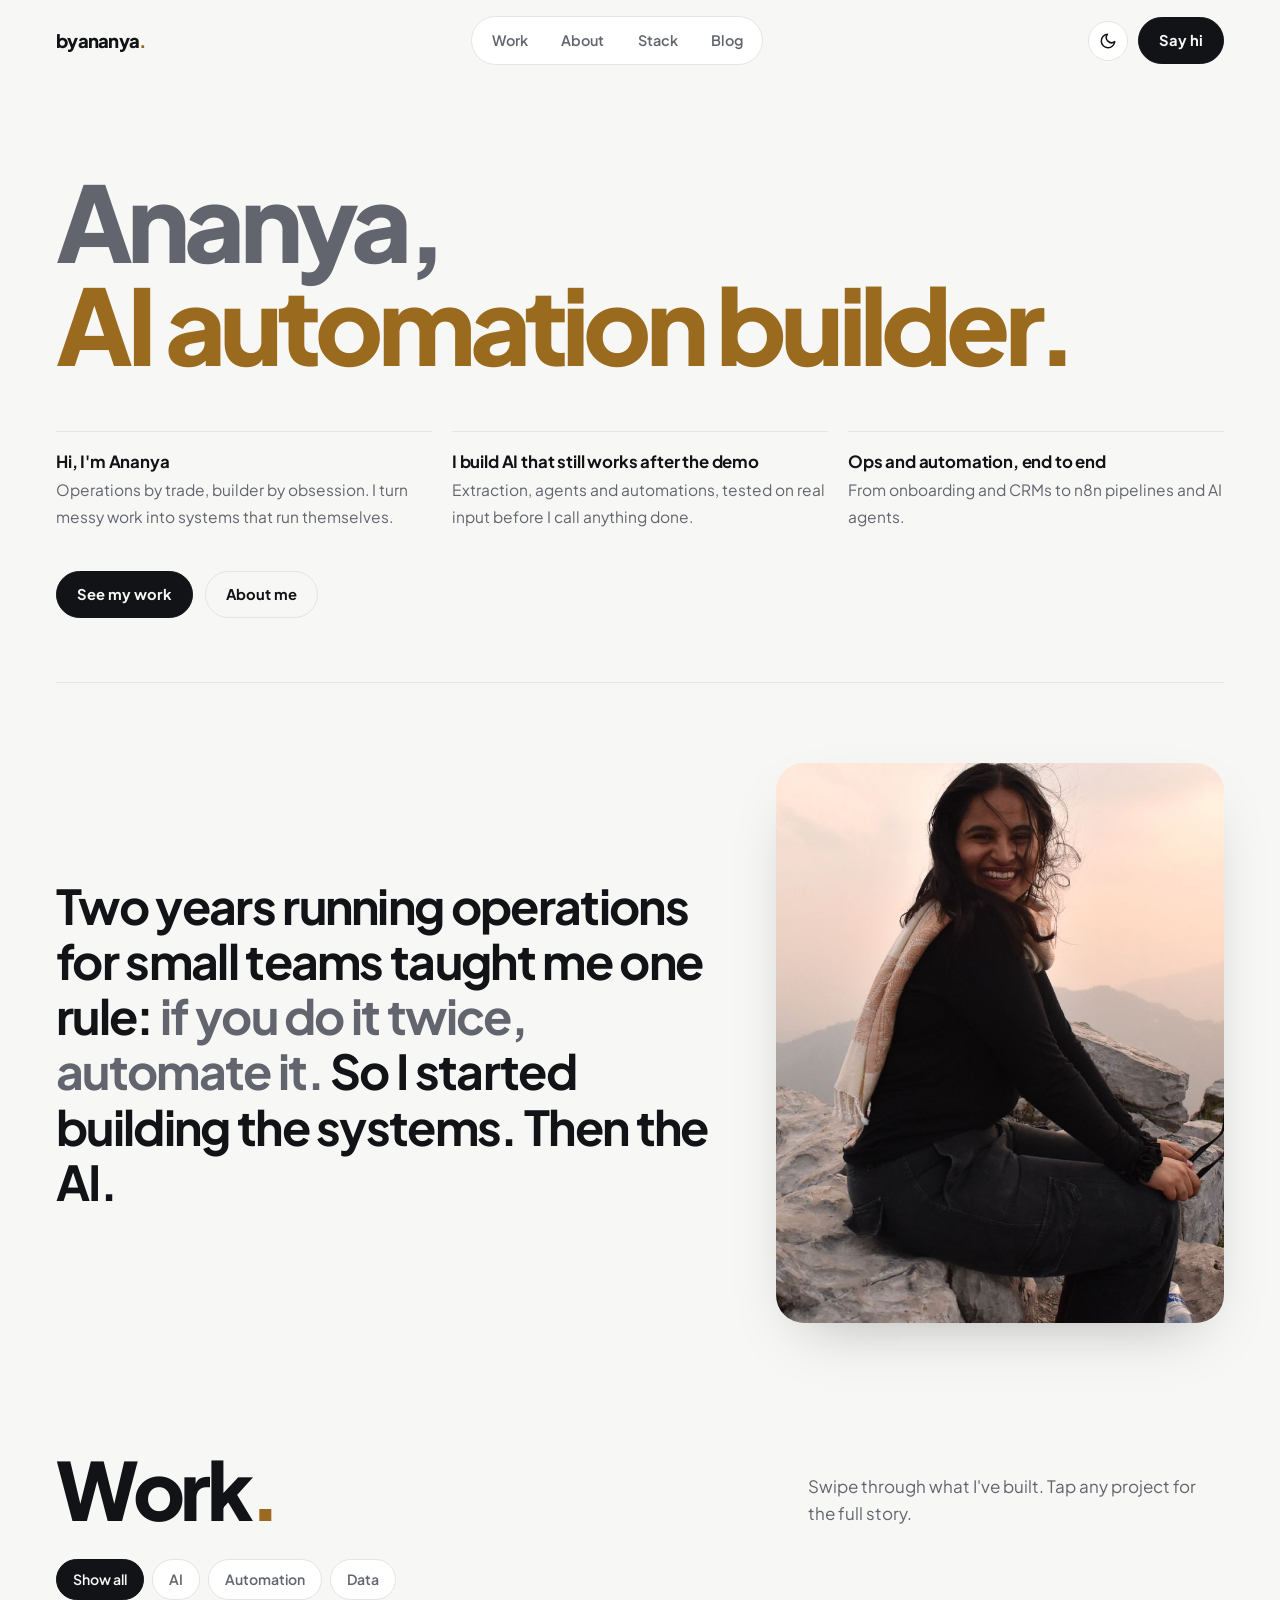
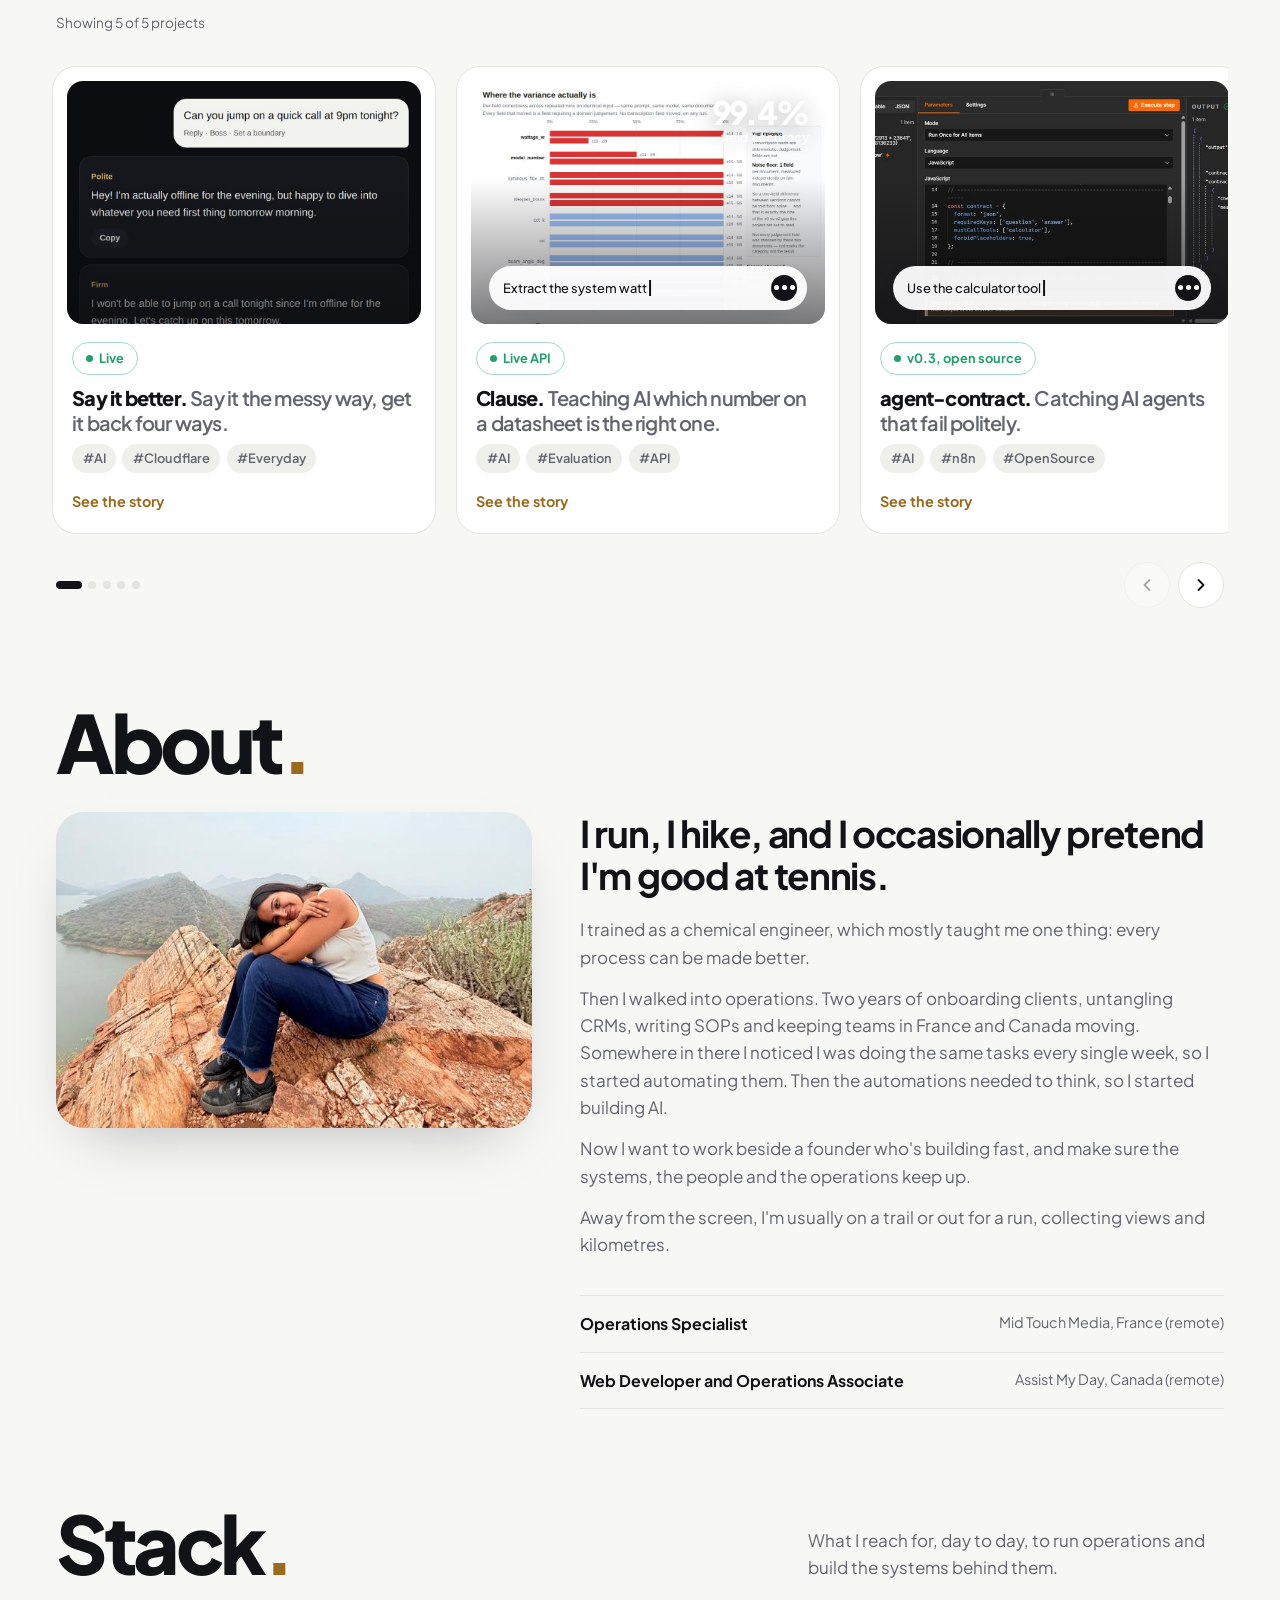
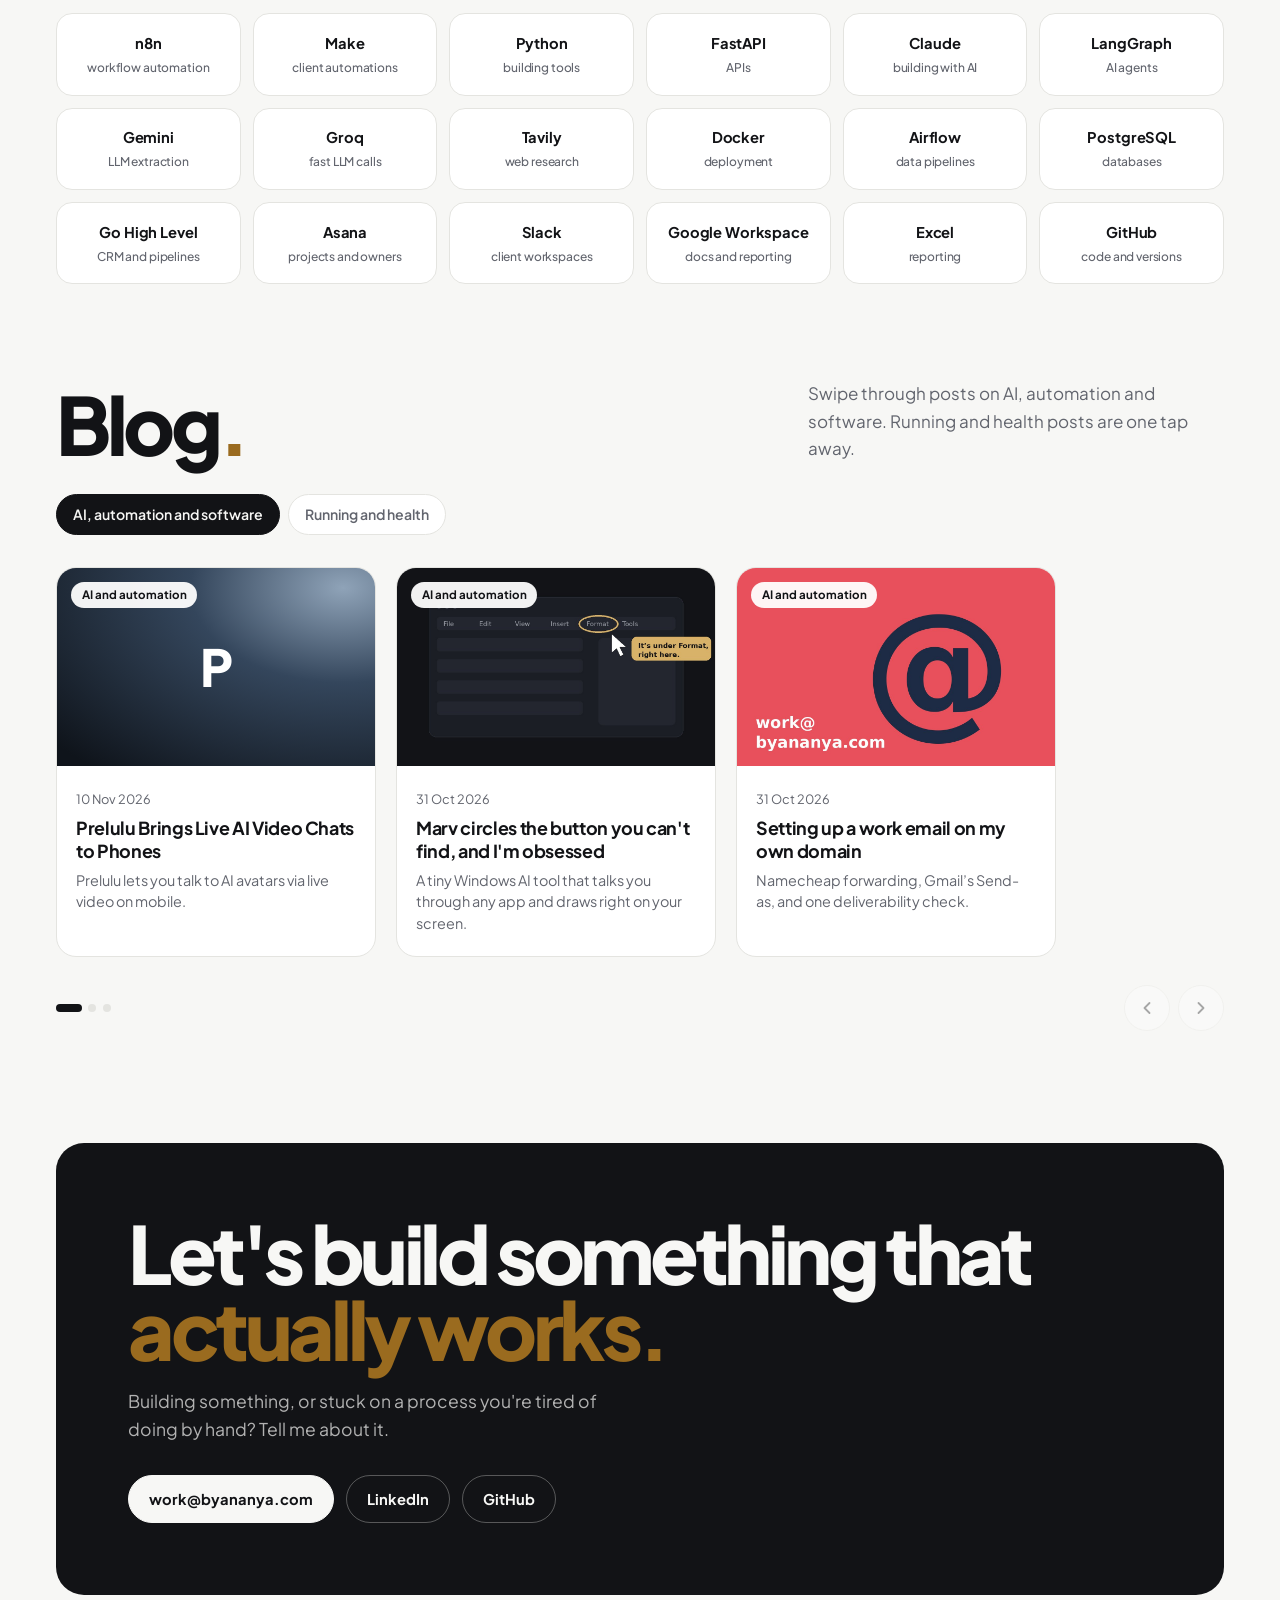
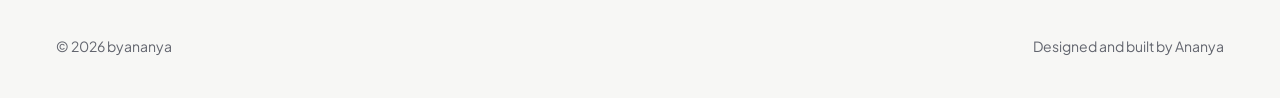
==== commit 5b0fa5a7: "Blog: swipe carousel like Work; health posts only under Running and health" ====
--- a/index.html
+++ b/index.html
@@ -203,11 +203,20 @@
   </section>
 
   <section class="block" id="blog" aria-labelledby="blog-h">
-    <div class="sec-head"><h2 id="blog-h">Blog<span>.</span></h2><p>A post every week on AI, automation and software, and a monthly running log.</p></div>
+    <div class="sec-head"><h2 id="blog-h">Blog<span>.</span></h2><p>Swipe through posts on AI, automation and software. Running and health posts are one tap away.</p></div>
     <div class="filters" role="group" aria-label="Filter posts">
-      <button aria-pressed="true" data-p="all">All posts</button><button aria-pressed="false" data-p="tech">AI, automation and software</button><button aria-pressed="false" data-p="health">Running and health</button>
-    </div>
-    <ul class="post-grid" id="posts" style="margin-top:1.5rem"></ul>
+      <button aria-pressed="true" data-p="tech">AI, automation and software</button><button aria-pressed="false" data-p="health">Running and health</button>
+    </div>
+    <div class="carousel" style="margin-top:1.5rem">
+      <ul class="track post-track" id="posts"></ul>
+      <div class="car-nav">
+        <div class="dots" id="bdots" aria-hidden="true"></div>
+        <div class="arrows">
+          <button class="arrow" id="bprev" type="button" aria-label="Previous post"><svg viewBox="0 0 24 24" fill="none" stroke="currentColor" stroke-width="2.2" stroke-linecap="round" stroke-linejoin="round" aria-hidden="true"><path d="M15 18l-6-6 6-6"/></svg></button>
+          <button class="arrow" id="bnext" type="button" aria-label="Next post"><svg viewBox="0 0 24 24" fill="none" stroke="currentColor" stroke-width="2.2" stroke-linecap="round" stroke-linejoin="round" aria-hidden="true"><path d="M9 18l6-6-6-6"/></svg></button>
+        </div>
+      </div>
+    </div>
   </section>
 
   <section class="contact" id="hi" aria-labelledby="hi-h">
@@ -314,14 +323,14 @@
 
 // Blog cards with topic filter, read from posts/index.json
 (function () {
-  var list = document.getElementById('posts'), all = [], current = 'all';
+  var list = document.getElementById('posts'), all = [], current = 'tech';
   var label = { tech: 'AI and automation', health: 'Running and health' };
-  var empty = { all: 'First posts drop soon.', tech: 'First post drops soon.', health: 'The first monthly update is on its way.' };
+  var empty = { tech: 'First post drops soon.', health: 'The first running and health post is on its way.' };
   var esc = function (t) { return String(t || '').replace(/[&<>"]/g, function (c) { return { '&': '&amp;', '<': '&lt;', '>': '&gt;', '"': '&quot;' }[c]; }); };
   var btns = document.querySelectorAll('[data-p]');
   function render() {
-    var items = all.filter(function (p) { return current === 'all' || (p.topic || 'tech') === current; });
-    if (!items.length) { list.innerHTML = '<li class="empty">' + empty[current] + '</li>'; return; }
+    var items = all.filter(function (p) { return (p.topic || 'tech') === current; });
+    if (!items.length) { list.innerHTML = '<li class="empty">' + empty[current] + '</li>'; bsync(); return; }
     list.innerHTML = items.map(function (p) {
       var k = p.topic || 'tech';
       var d = new Date(p.date + 'T00:00:00').toLocaleDateString('en-IN', { day: 'numeric', month: 'short', year: 'numeric' });
@@ -331,7 +340,23 @@
         '<span class="meta"><time datetime="' + esc(p.date) + '">' + d + '</time><span class="t">' + esc(p.title) + '</span>' +
         (p.summary ? '<span class="summary">' + esc(p.summary) + '</span>' : '') + '</span></a></li>';
     }).join('');
-  }
+    list.scrollTo({ left: 0 }); bsync();
+  }
+  // carousel controls, same as Work
+  var bdots = document.getElementById('bdots'), bprev = document.getElementById('bprev'), bnext = document.getElementById('bnext');
+  function cards() { return list.querySelectorAll('.post-card'); }
+  function bstep() { var c = cards()[0]; return c ? c.getBoundingClientRect().width + 20 : 300; }
+  function bsync() {
+    var n = cards().length, i = Math.min(Math.round(list.scrollLeft / bstep()), Math.max(n - 1, 0));
+    if (bdots.children.length !== n) bdots.innerHTML = Array(n + 1).join('<i></i>');
+    [].forEach.call(bdots.children, function (d, k) { d.classList.toggle('on', k === i); });
+    bprev.disabled = list.scrollLeft < 8;
+    bnext.disabled = list.scrollLeft + list.clientWidth > list.scrollWidth - 8;
+  }
+  bprev.addEventListener('click', function () { list.scrollBy({ left: -bstep(), behavior: 'smooth' }); });
+  bnext.addEventListener('click', function () { list.scrollBy({ left: bstep(), behavior: 'smooth' }); });
+  list.addEventListener('scroll', function () { requestAnimationFrame(bsync); }, { passive: true });
+  addEventListener('resize', bsync);
   btns.forEach(function (b) { b.addEventListener('click', function () { current = b.dataset.p; btns.forEach(function (x) { x.setAttribute('aria-pressed', x === b ? 'true' : 'false'); }); render(); }); });
   fetch('posts/index.json').then(function (r) { return r.json(); })
     .then(function (p) { all = p.sort(function (a, b) { return b.date.localeCompare(a.date); }); render(); })
--- a/style.css
+++ b/style.css
@@ -273,3 +273,8 @@
 .modal-body h3 b { font-weight: 800; }
 .modal-body h3 .rest { color: var(--muted); font-weight: 600; }
 .modal-body .case-top { display: flex; justify-content: space-between; gap: 1rem; flex-wrap: wrap; align-items: start; }
+
+/* Blog as a swipe carousel, like Work */
+.post-track { list-style: none; }
+.post-track .post-card { flex: 0 0 min(80%, 20rem); scroll-snap-align: start; }
+.post-track .empty { flex: 1 0 100%; color: var(--muted); padding: 1rem .25rem; }
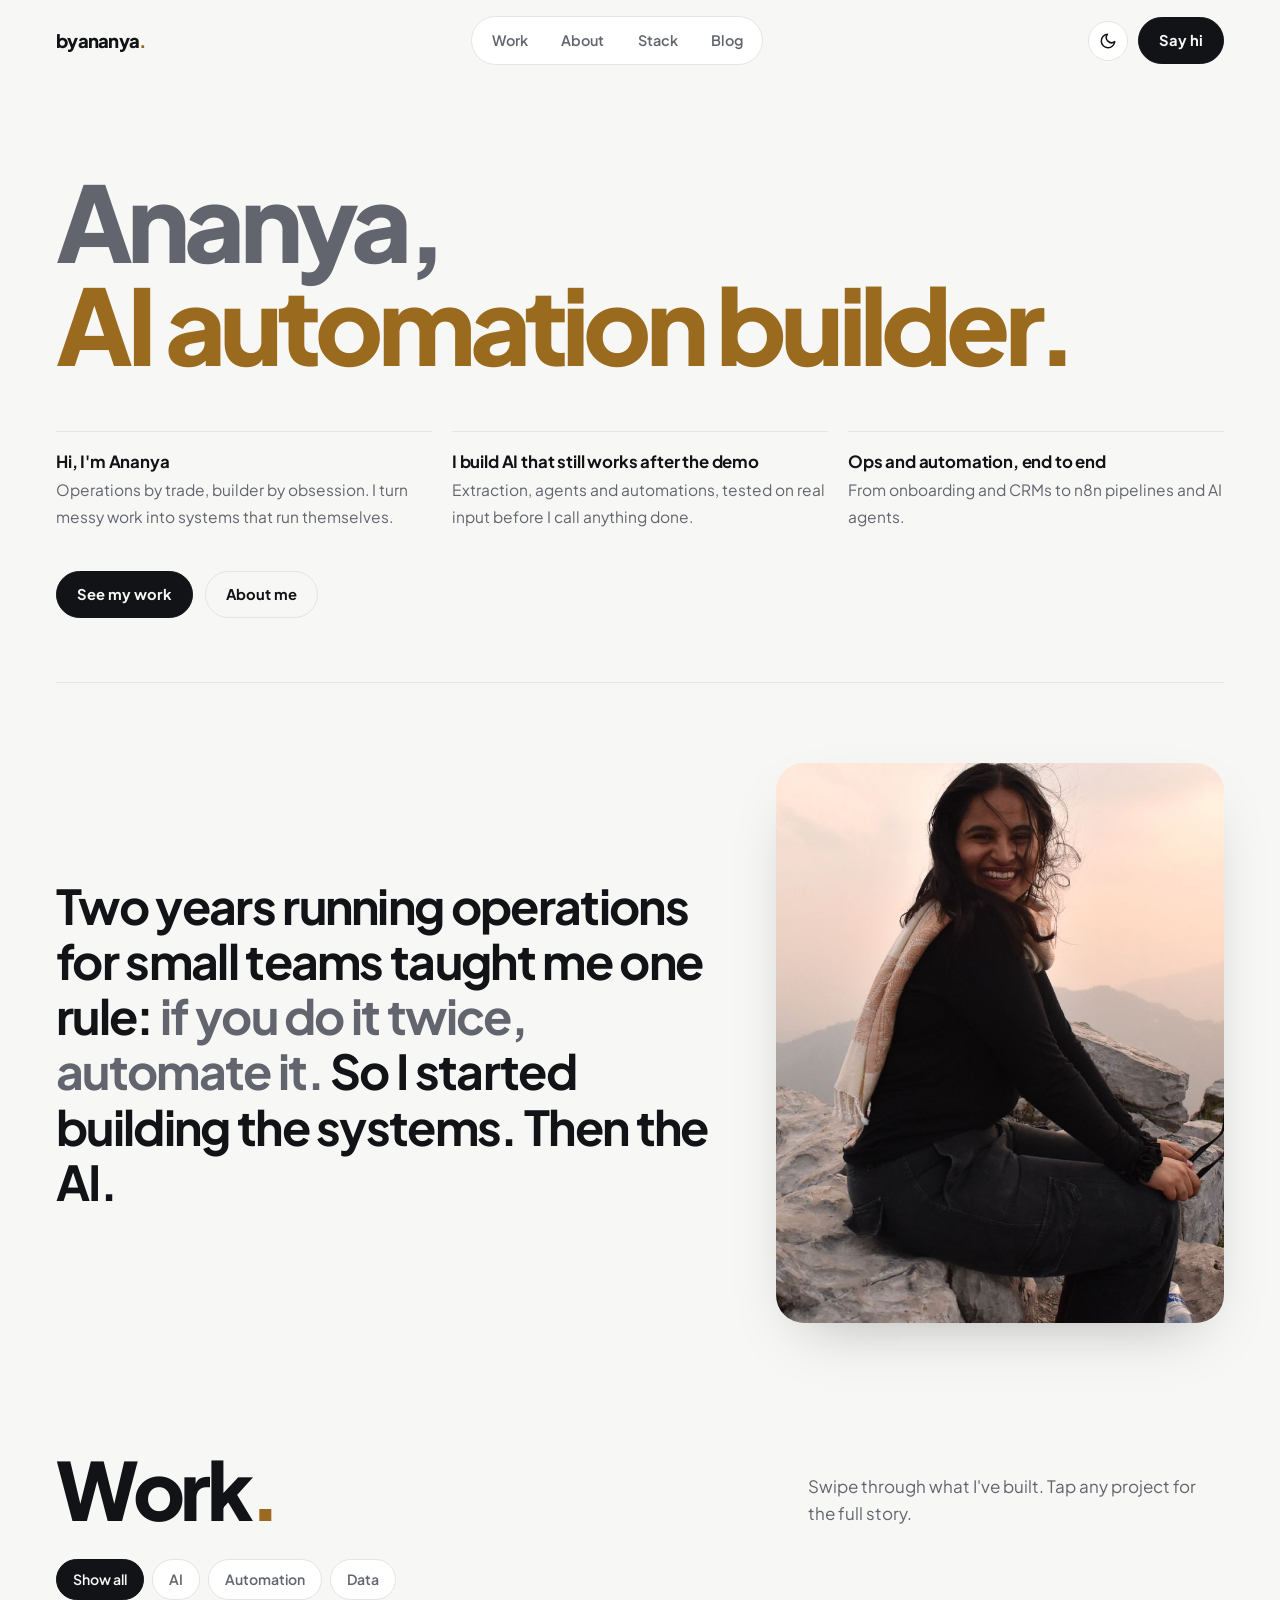
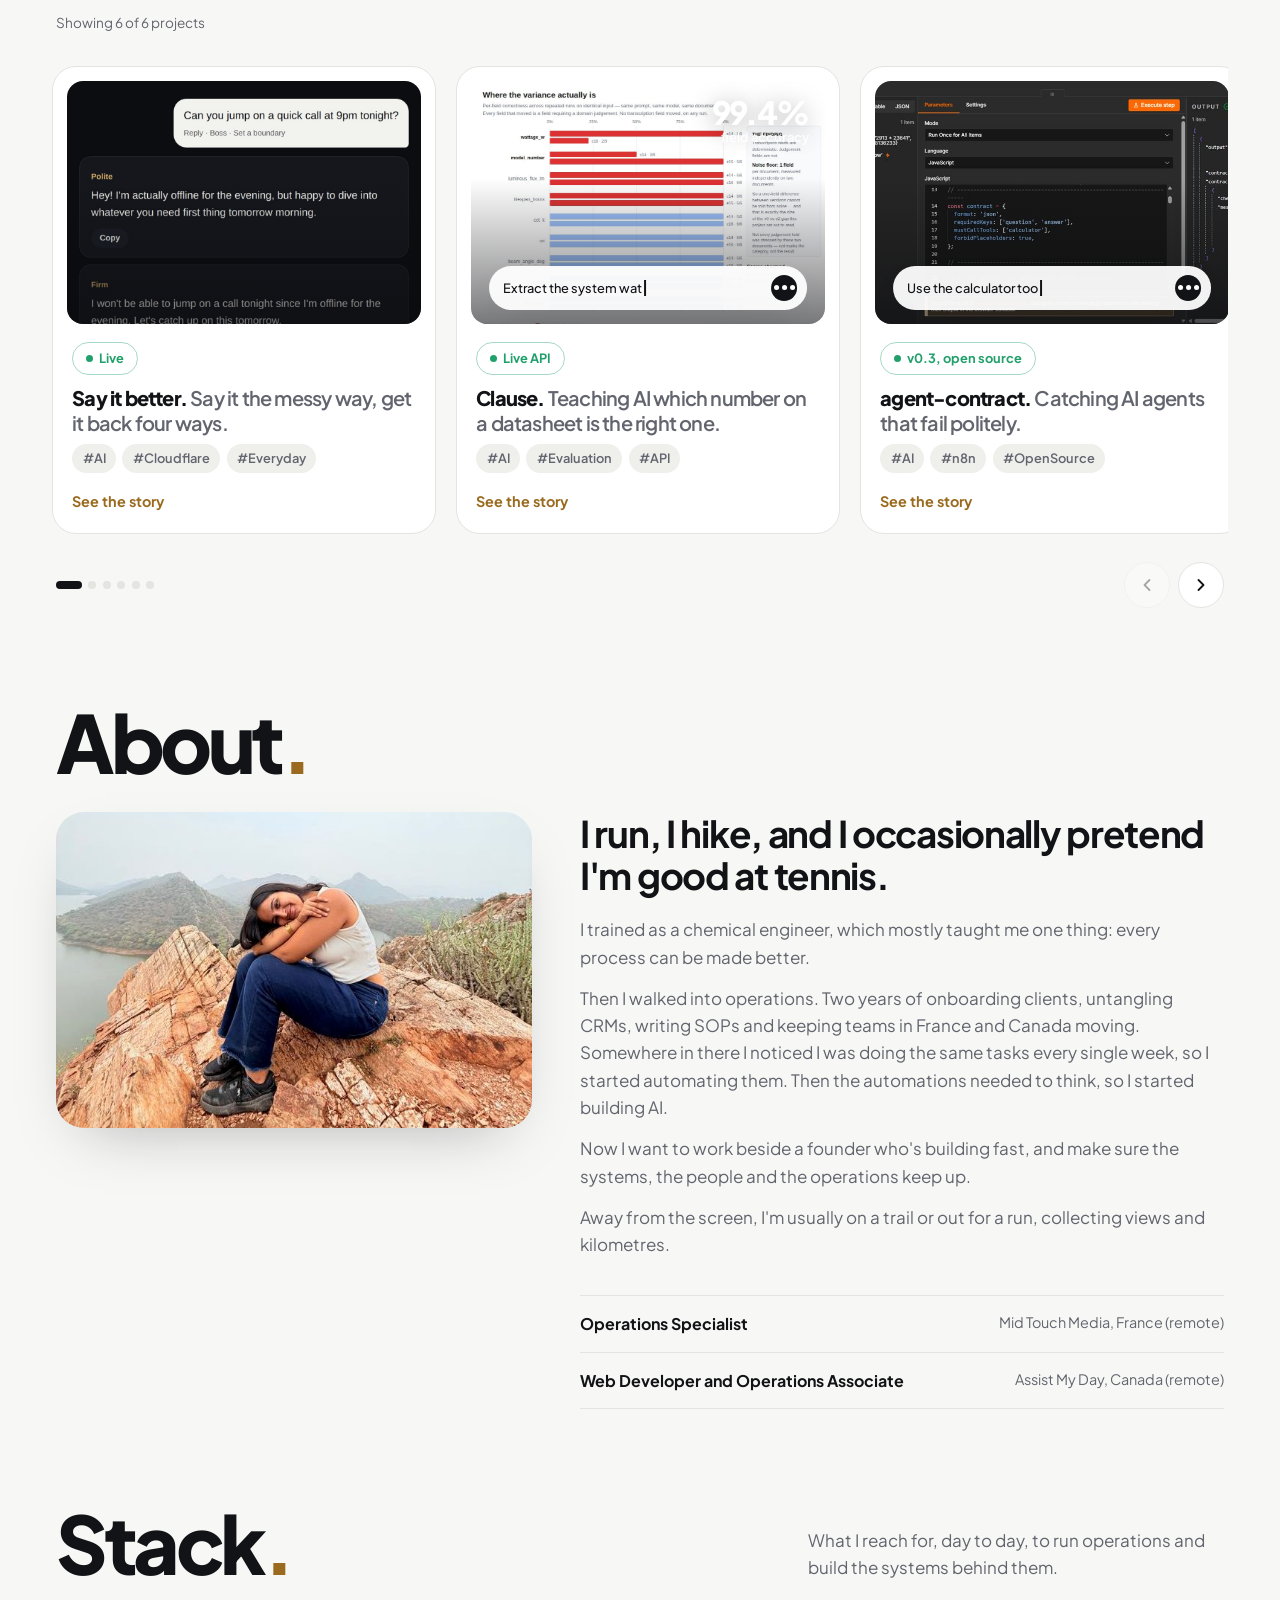
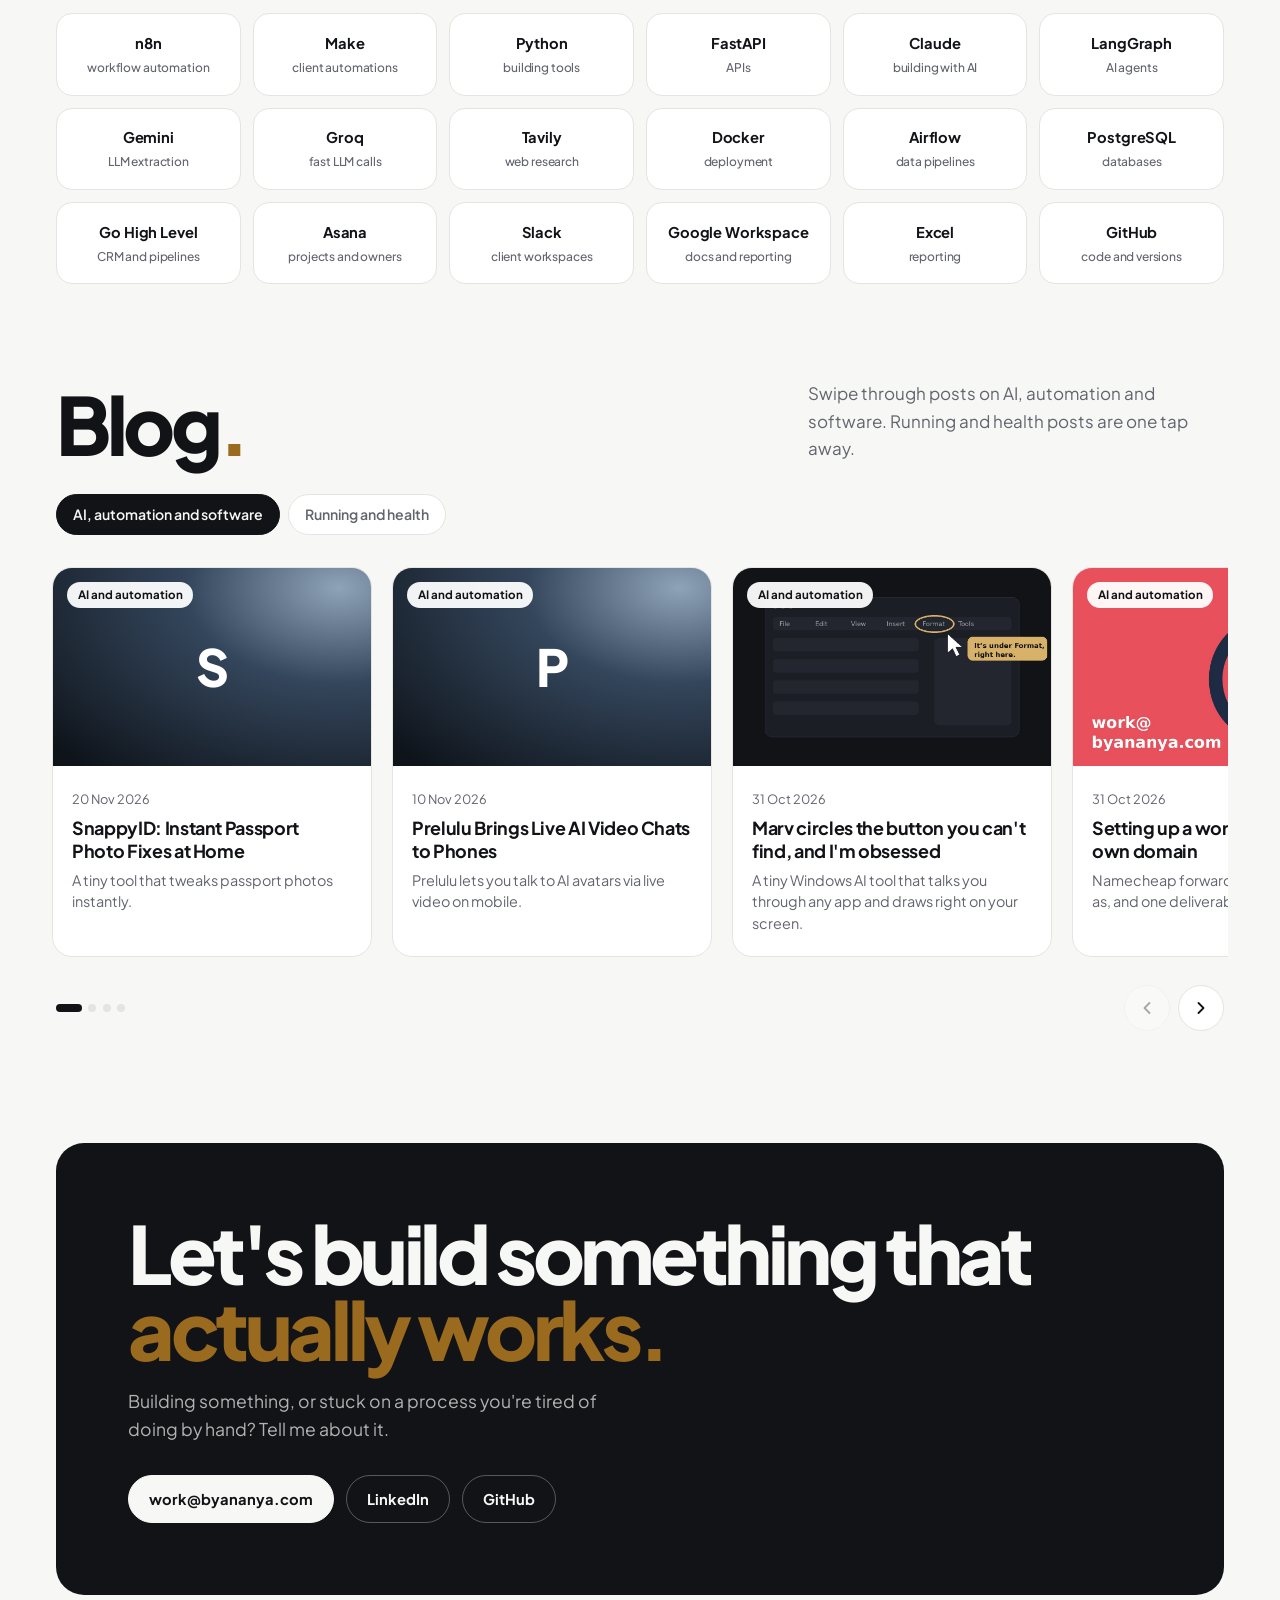
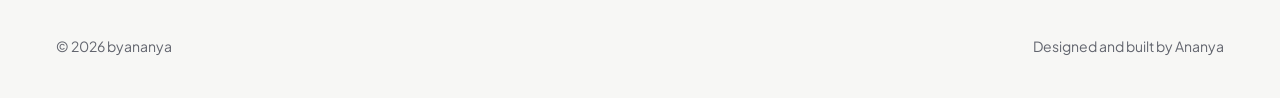
==== commit 4f8a86c5: "Add Monday Ops Brief to Work; update Founder outreach card" ====
--- a/index.html
+++ b/index.html
@@ -52,7 +52,7 @@
     <div class="filters" role="group" aria-label="Filter projects">
       <button aria-pressed="true" data-f="all">Show all</button><button aria-pressed="false" data-f="ai">AI</button><button aria-pressed="false" data-f="automation">Automation</button><button aria-pressed="false" data-f="data">Data</button>
     </div>
-    <p class="count" id="count">Showing 5 of 5 projects</p>
+    <p class="count" id="count">Showing 6 of 6 projects</p>
 
     <div class="carousel">
       <div class="track" id="track">
@@ -119,15 +119,35 @@
         </ul>
       </div>
     </article>
+    <article class="slide case" tabindex="0" role="button" aria-label="Open the Monday Ops Brief case study" data-cat="automation ai">
+      <div class="stage g3">
+        <div class="prompt"><span class="txt"><span class="typed" data-text="Monday, 8am: what's stuck and waiting on you…"></span></span><span class="go"><i></i><i></i><i></i></span></div>
+      </div>
+      <div class="case-top"><div><h3><b>Monday Ops Brief.</b> <span class="rest">What a founder needs to know, before they ask.</span></h3><ul class="tags"><li>#Automation</li><li>#AI</li><li>#Operations</li></ul></div><span class="status live">Runs weekly</span></div>
+      <span class="slide-cta">See the story</span>
+      <div class="case-body">
+        <dl class="facts-list">
+          <div><dt>Type</dt><dd>Ops automation</dd></div>
+          <div><dt>Role</dt><dd>Solo builder</dd></div>
+          <div><dt>Outcome</dt><dd class="outcome">A 60-second brief in the founder's inbox every Monday at 8am.</dd></div>
+        </dl>
+        <ul class="points">
+          <li><h4>The problem.</h4><p>Founders don't have time to dig through task trackers, so overdue work, blocked tasks and unanswered decisions quietly pile up.</p></li>
+          <li><h4>Code finds the facts.</h4><p>A script reads the team's sheet and works out what's overdue, blocked, ownerless, stalled and waiting on the founder.</p></li>
+          <li><h4>AI only writes the words.</h4><p>The AI gets those facts and nothing else, so it can't invent a deadline. If the AI is down, a plain version goes out anyway.</p></li>
+          <li><h4>Built for a real team.</h4><p>Reads columns by name, never reports the same problem twice, and ends with the one thing to do today.</p></li>
+        </ul>
+      </div>
+    </article>
     <article class="slide case" tabindex="0" role="button" aria-label="Open the Founder outreach case study" data-cat="automation ai">
       <div class="stage g1">
         <div class="prompt"><span class="txt"><span class="typed" data-text="Find newly funded Series A startups to research today…"></span></span><span class="go"><i></i><i></i><i></i></span></div>
       </div>
-      <div class="case-top"><div><h3><b>Founder outreach.</b> <span class="rest">Eight founders researched before breakfast.</span></h3><ul class="tags"><li>#Automation</li><li>#AI</li></ul></div><span class="status live">Running daily</span></div>
-      <span class="slide-cta">See the story</span>
-      <div class="case-body">
-        <dl class="facts-list">
-          <div><dt>Type</dt><dd>n8n automation</dd></div>
+      <div class="case-top"><div><h3><b>Founder outreach.</b> <span class="rest">Three founders researched before breakfast.</span></h3><ul class="tags"><li>#Automation</li><li>#AI</li></ul></div><span class="status live">Running daily</span></div>
+      <span class="slide-cta">See the story</span>
+      <div class="case-body">
+        <dl class="facts-list">
+          <div><dt>Type</dt><dd>Google Apps Script automation</dd></div>
           <div><dt>Role</dt><dd>Solo builder</dd></div>
           <div><dt>Outcome</dt><dd class="outcome">Runs every day: sourcing, research, briefs and reminders.</dd></div>
         </dl>
